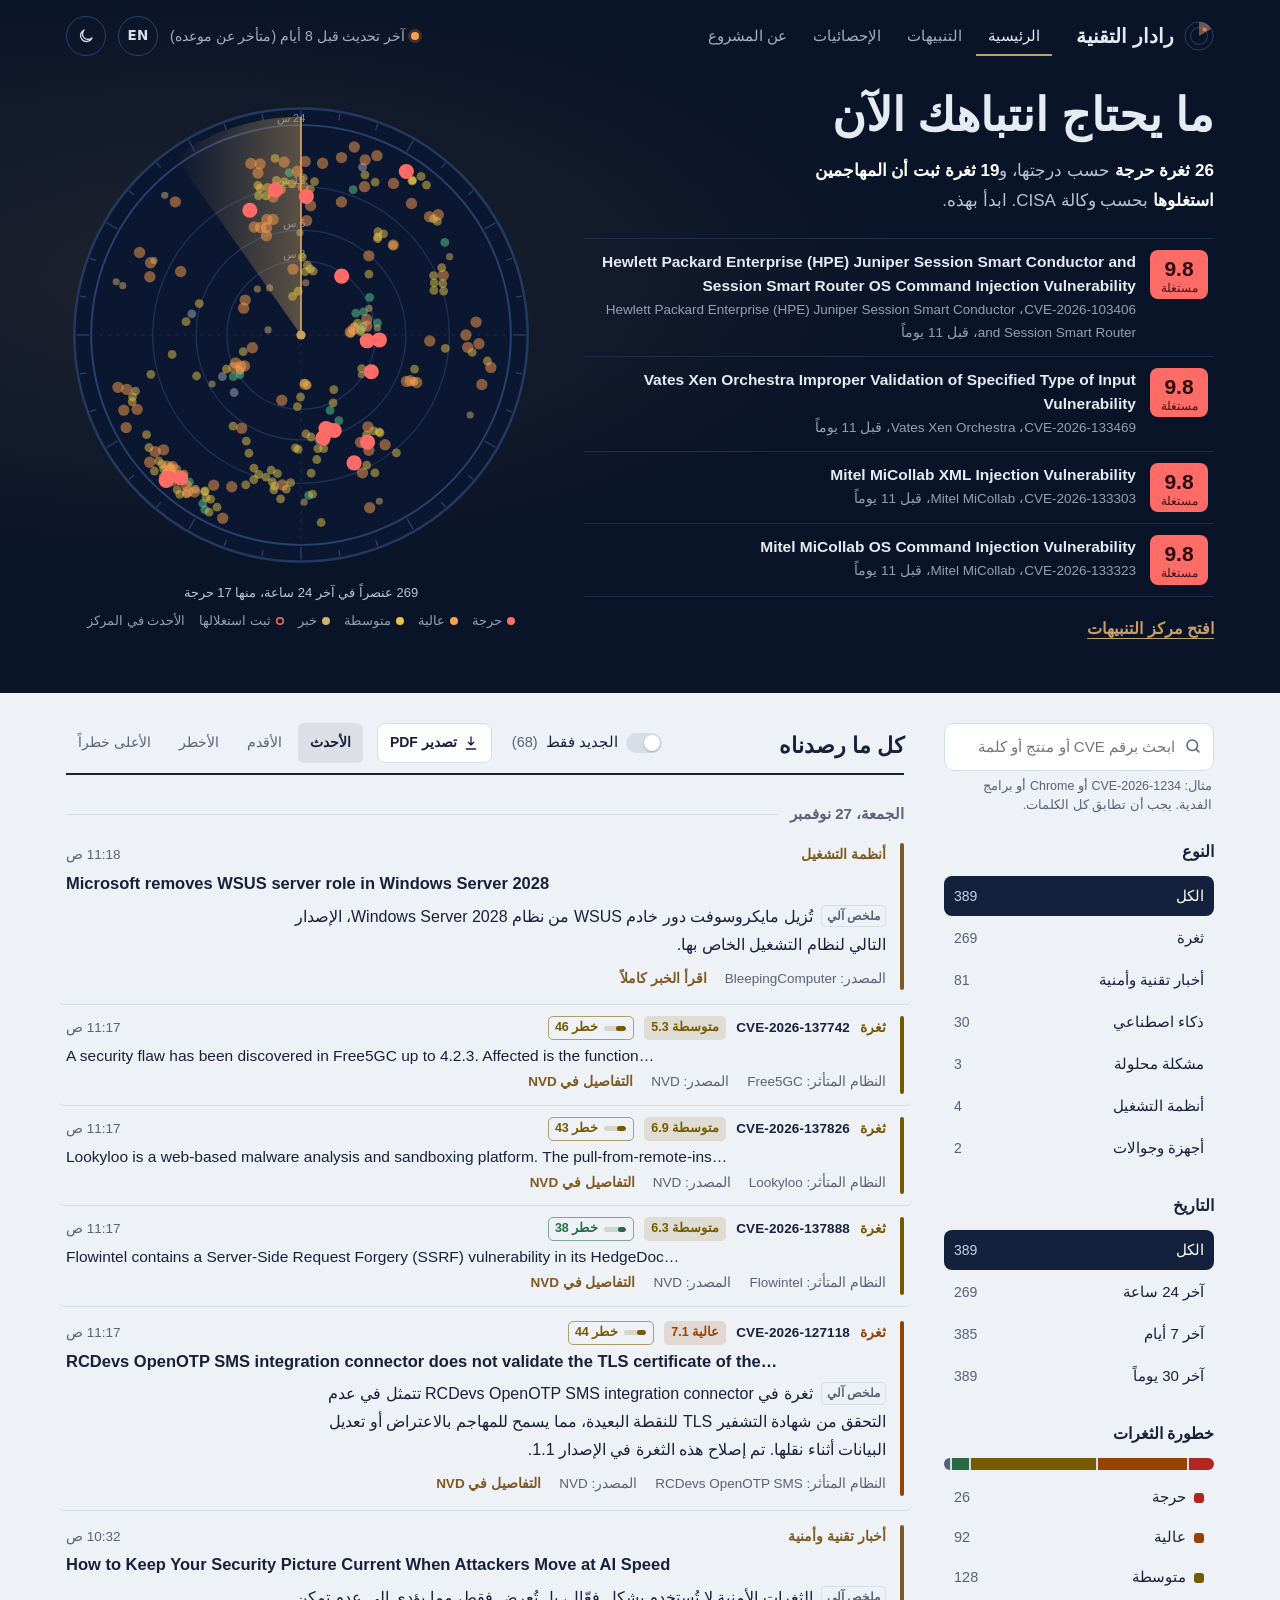
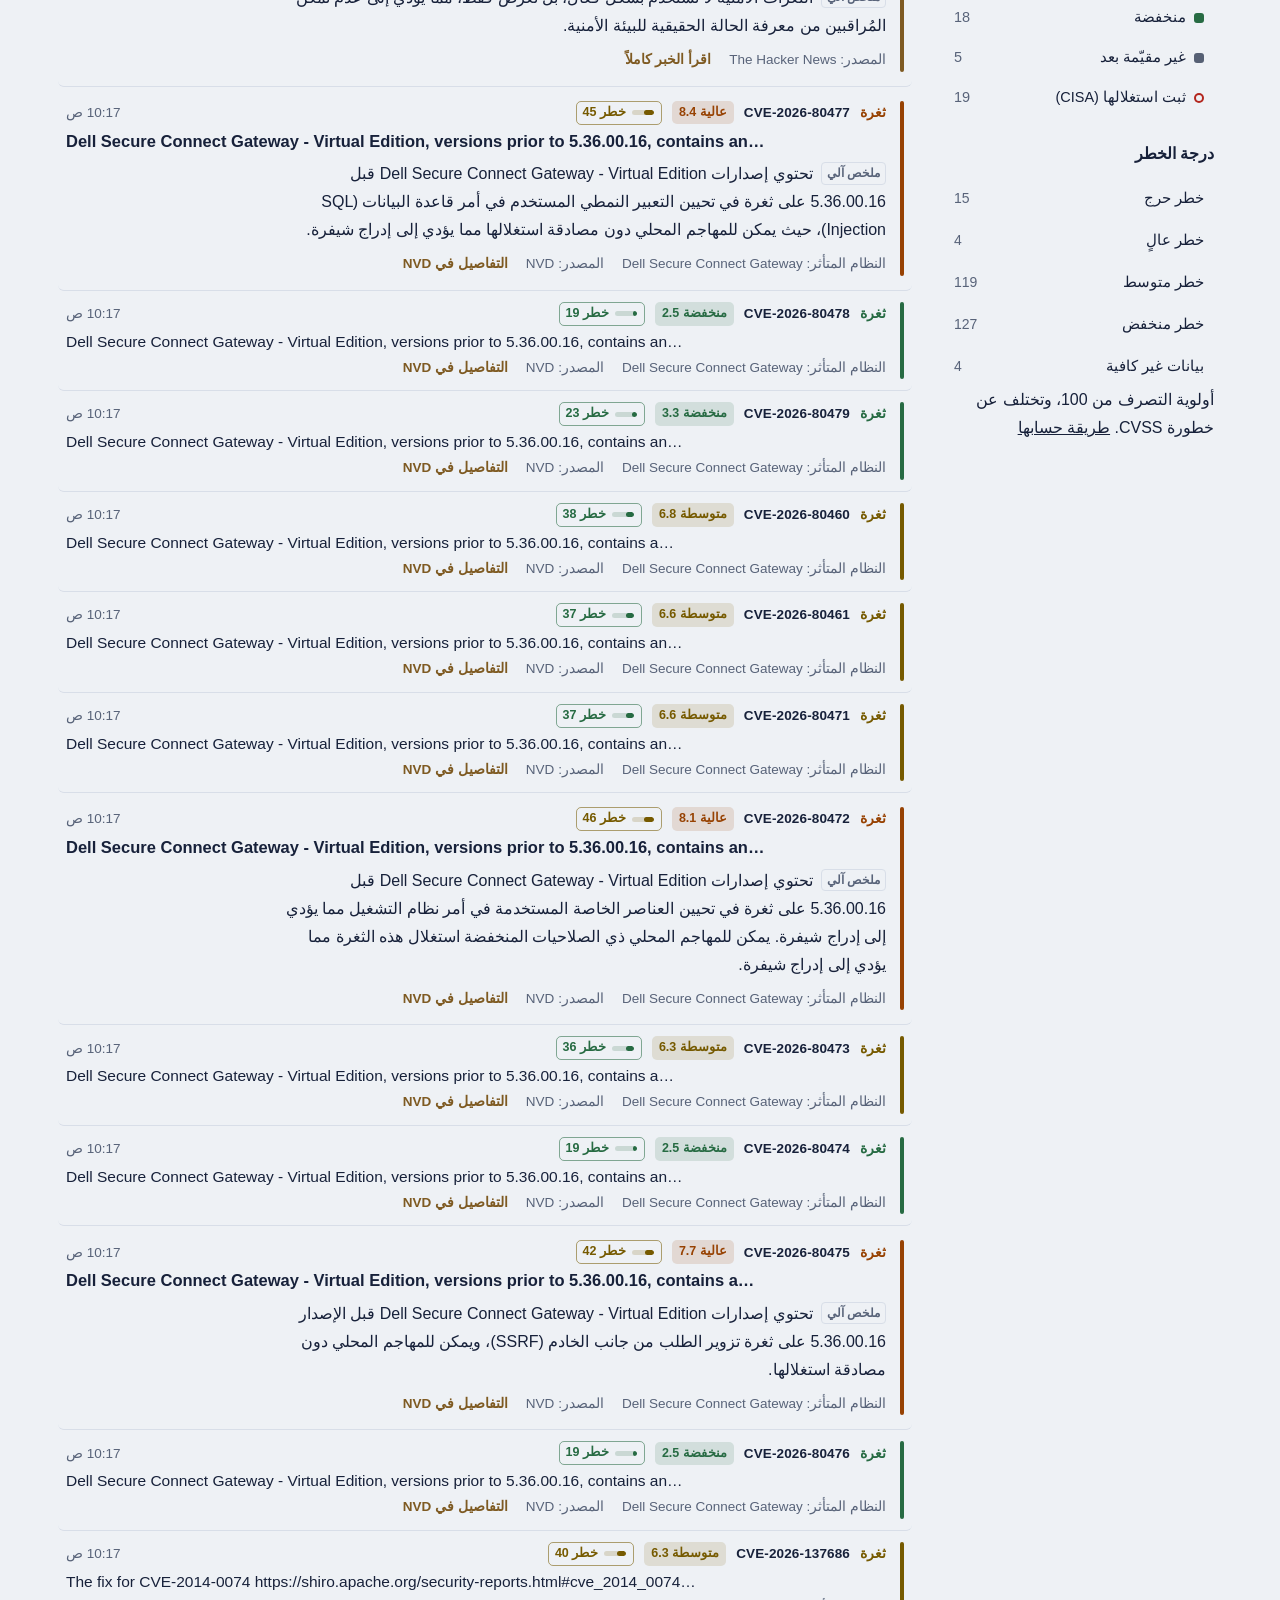
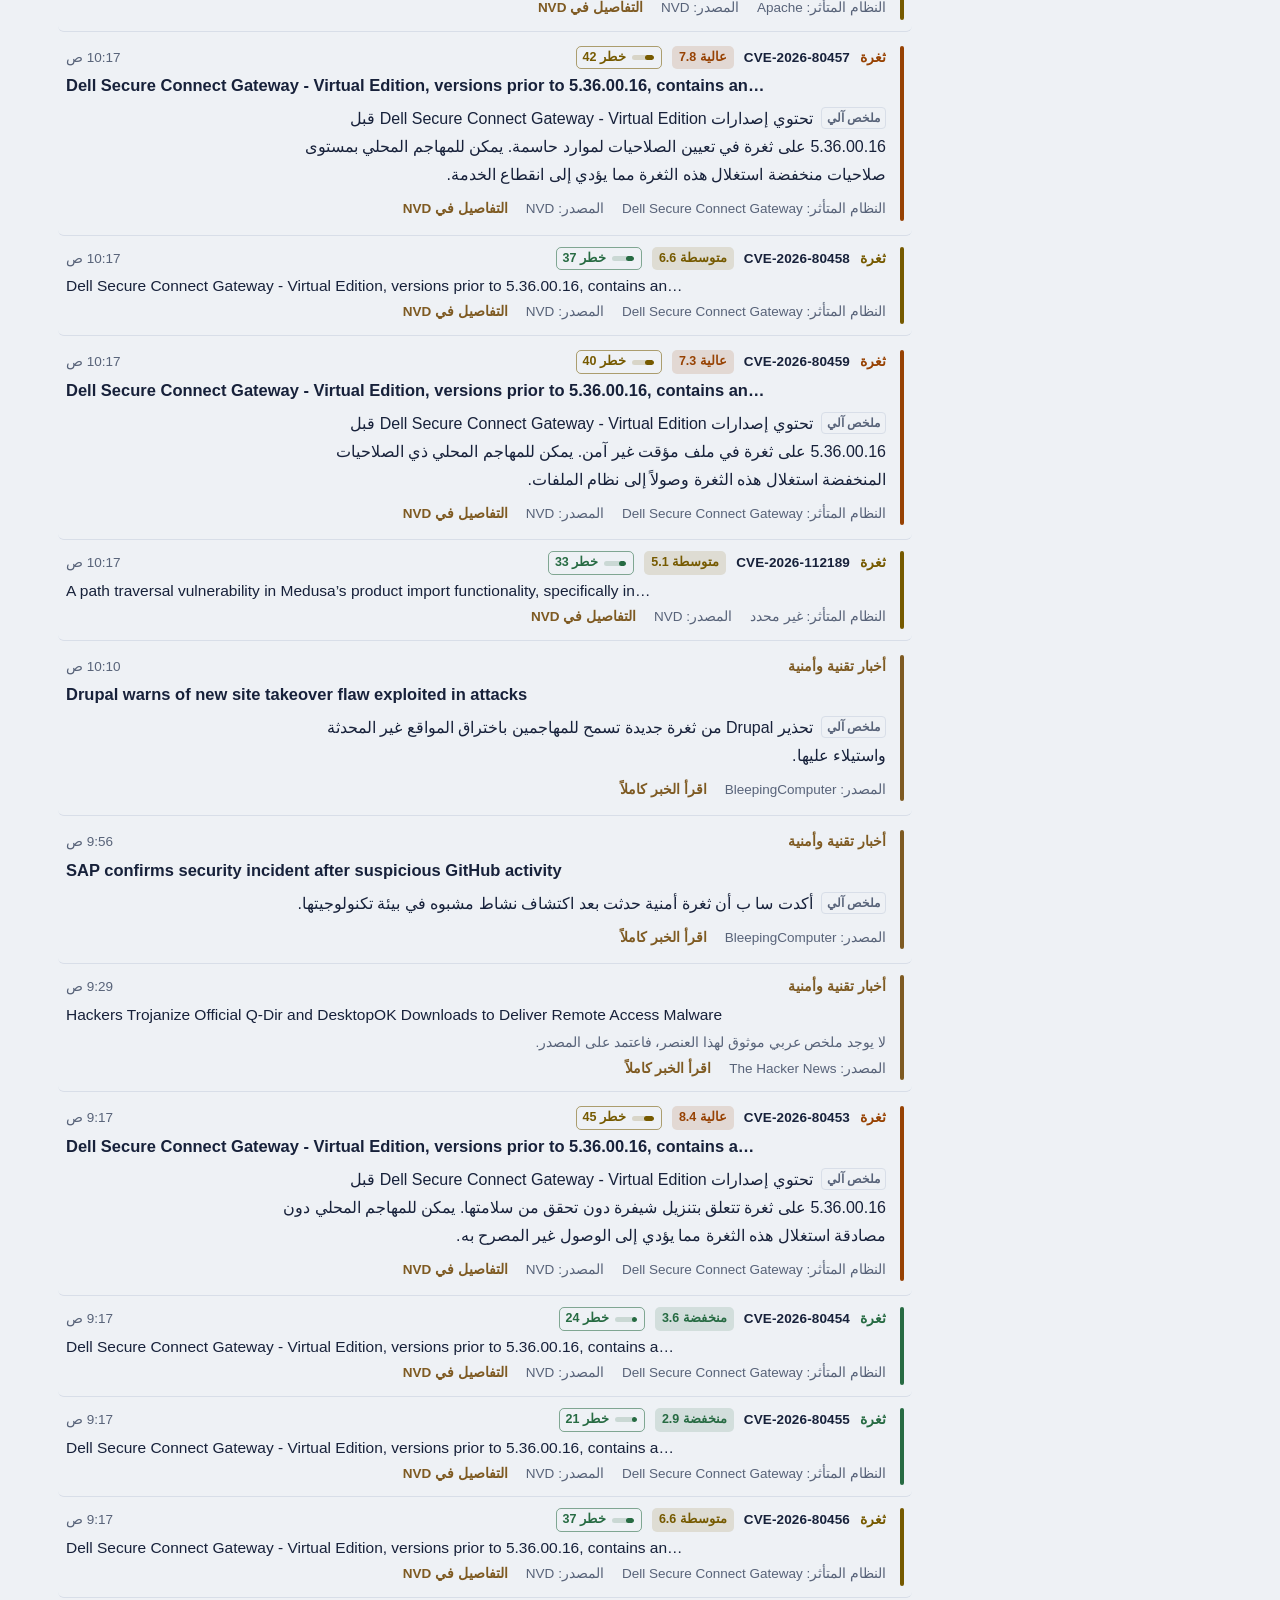
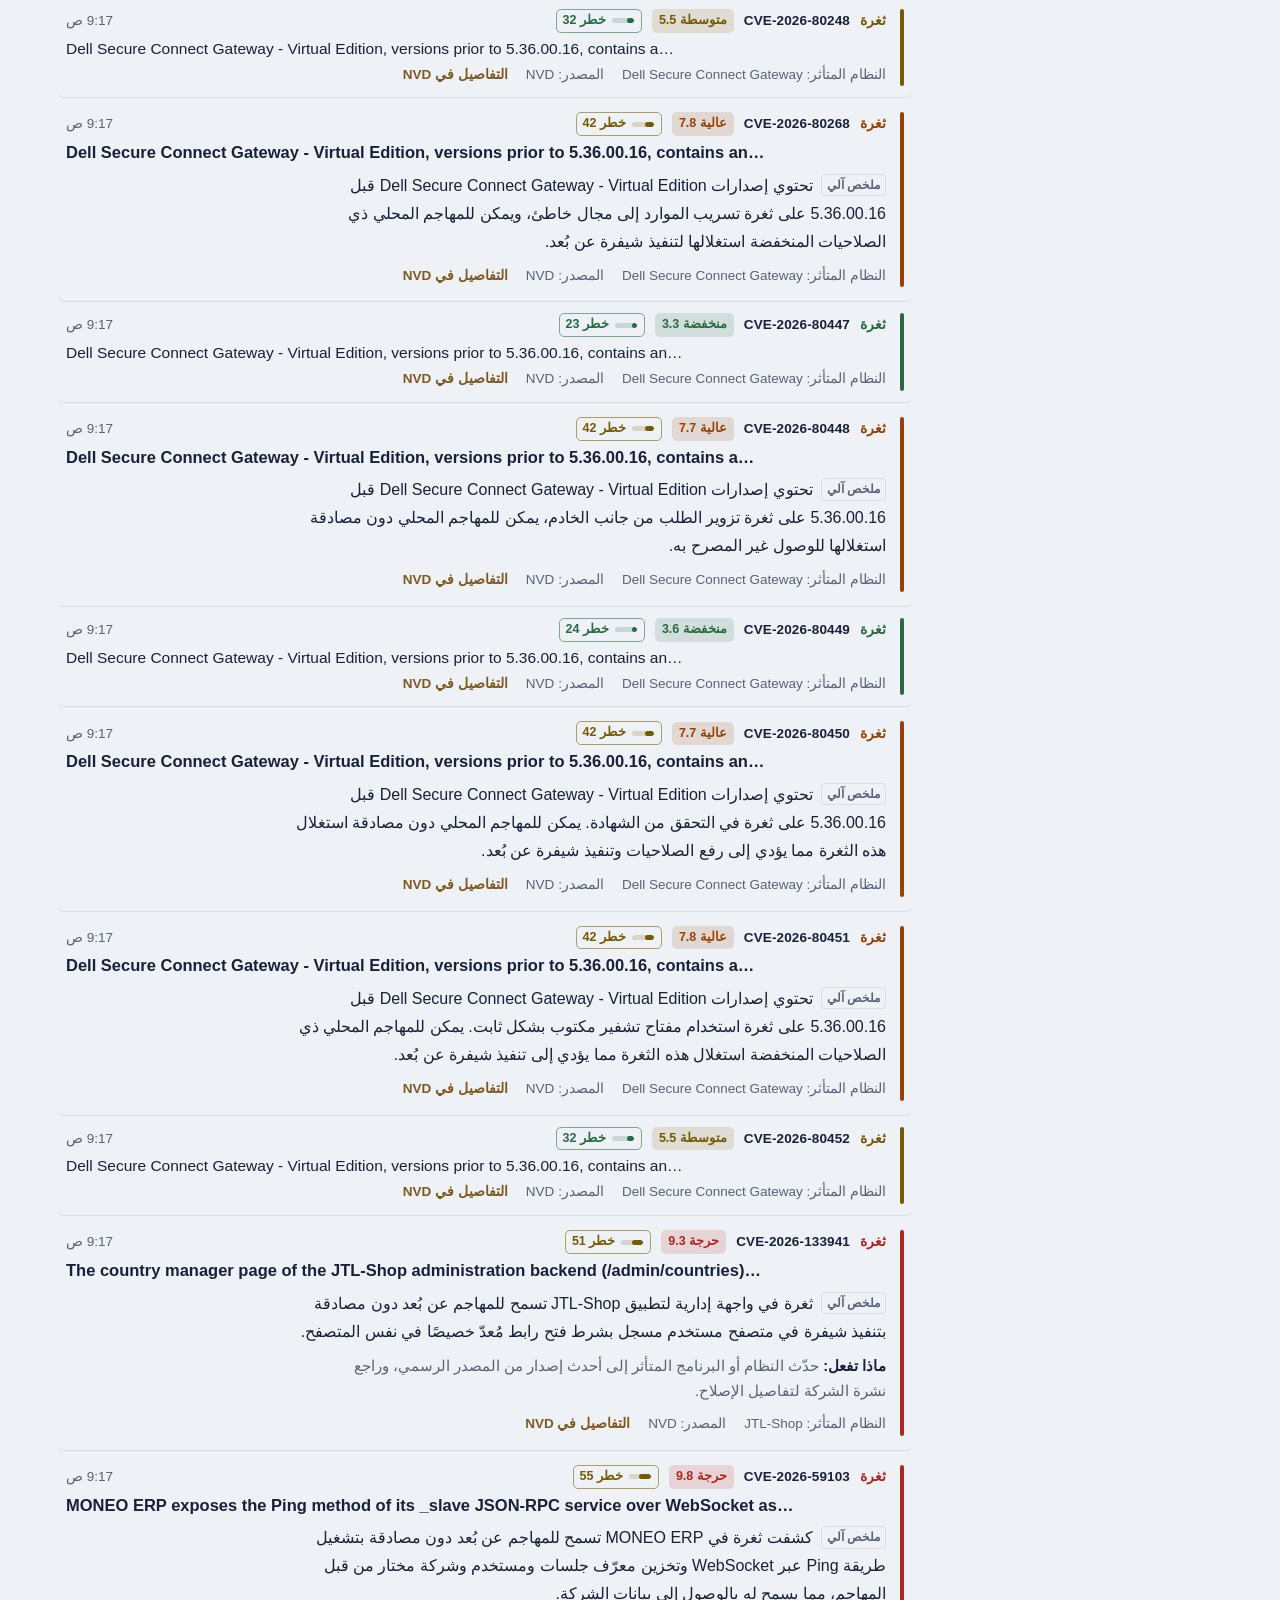
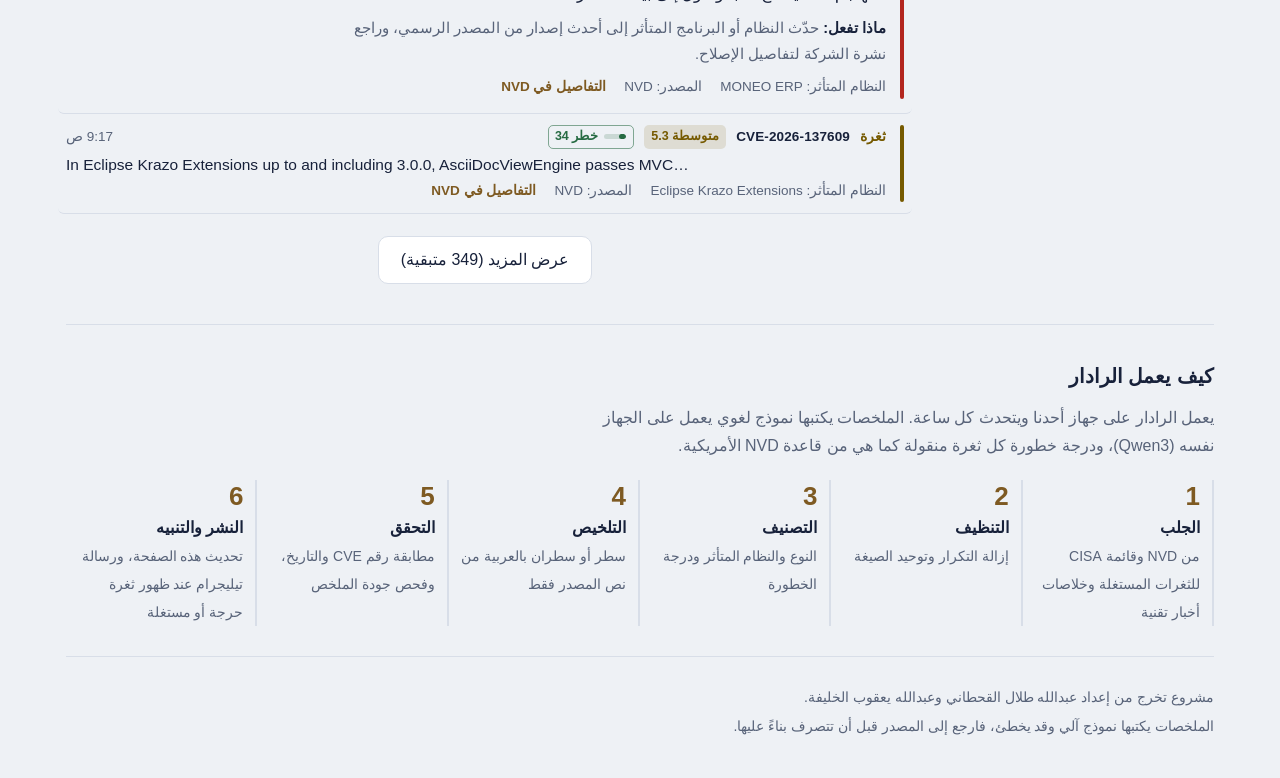
==== site/index.html @ 63ab8d13 "Risk engine: merge KEV and public exploit into one exploitation factor (50%) Checked against 1,190 s" ====
<!doctype html>
<html lang="ar" dir="rtl">
<head>
<meta charset="utf-8">
<meta name="viewport" content="width=device-width, initial-scale=1">
<title data-en="Tech Radar">رادار التقنية</title>
<meta name="description" content="الثغرات الأمنية وأخبار التقنية من مصادرها الرسمية، ملخصة بالعربية وتتحدث كل ساعة." data-en-content="Security vulnerabilities and tech news from official sources, summarized in Arabic and updated hourly.">
<meta name="theme-color" content="#0A1428">
<meta name="referrer" content="strict-origin-when-cross-origin">
<meta http-equiv="Content-Security-Policy" content="default-src 'self'; script-src 'self' 'sha256-LLm5XCccwQJVd/6axRIc9eVFKHLYmMjx4m9vl7w5tl8='; style-src 'self' 'unsafe-inline' https://fonts.googleapis.com; font-src https://fonts.gstatic.com; img-src 'self' data:; connect-src 'self'; base-uri 'none'; form-action 'none'">
<link rel="icon" href="data:image/svg+xml,%3Csvg xmlns='http://www.w3.org/2000/svg' viewBox='0 0 32 32'%3E%3Ccircle cx='16' cy='16' r='15' fill='%230A1428'/%3E%3Ccircle cx='16' cy='16' r='10' fill='none' stroke='%23C9A063' stroke-width='1.5' opacity='.6'/%3E%3Cpath d='M16 16 L16 3 A13 13 0 0 1 27.3 9.5 Z' fill='%23C9A063' opacity='.55'/%3E%3Ccircle cx='22' cy='9' r='2.4' fill='%23FF6B66'/%3E%3C/svg%3E">
<script>try{var d=document.documentElement,t=localStorage.getItem("radar-theme");if(t==="dark"||t==="light")d.dataset.theme=t;var l=new URLSearchParams(location.search).get("lang")||localStorage.getItem("radar-lang");if(l==="en"){d.lang="en";d.dir="ltr"}}catch(e){}</script>
<link rel="preconnect" href="https://fonts.googleapis.com">
<link rel="preconnect" href="https://fonts.gstatic.com" crossorigin>
<link href="https://fonts.googleapis.com/css2?family=IBM+Plex+Sans+Arabic:wght@400;500;600;700&family=Noto+Kufi+Arabic:wght@500;700;800&display=swap" rel="stylesheet">
<link rel="stylesheet" href="assets/app.css?v=r2">
<link rel="stylesheet" href="assets/home.css?v=r2">
</head>
<body>
<a class="skip" href="#main" data-en="Skip to the feed">انتقل إلى الخلاصة</a>
<header class="scope">
  <div class="wrap">
    <div class="topbar">
      <a class="brand" href="./" aria-label="رادار التقنية، الصفحة الرئيسية" data-en-aria-label="Tech Radar, home">
        <svg viewBox="0 0 32 32" aria-hidden="true"><circle cx="16" cy="16" r="15" fill="none" stroke="#2A4170"/><circle cx="16" cy="16" r="9" fill="none" stroke="#2A4170"/><path d="M16 16 L16 1 A15 15 0 0 1 29 8.5 Z" fill="#C9A063" opacity=".5"/><circle cx="22" cy="9" r="2.2" fill="#FF6B66"/></svg>
        <b data-en="Tech Radar">رادار التقنية</b>
      </a>
      <nav class="nav" aria-label="أقسام الموقع" data-en-aria-label="Site sections">
        <a href="./" aria-current="page" data-en="Home">الرئيسية</a>
        <a href="alerts.html" data-en="Alerts">التنبيهات</a>
        <a href="dashboard.html" data-en="Statistics">الإحصائيات</a>
        <a href="about.html" data-en="About">عن المشروع</a>
      </nav>
      <div class="top-actions">
        <span class="status loading" id="status" role="status"><span class="status-dot" aria-hidden="true"></span><span class="status-text" id="status-text" data-en="Loading">جارٍ التحميل</span></span>
        <button class="icon-btn lang-btn" id="lang" type="button" lang="en" aria-label="Switch to English">EN</button>
        <button class="icon-btn" id="theme" type="button" aria-label="تبديل الوضع الليلي والفاتح" data-en-aria-label="Toggle dark and light mode">
          <svg width="18" height="18" viewBox="0 0 24 24" aria-hidden="true"><path d="M20 14.5A8 8 0 1 1 9.5 4a6.5 6.5 0 0 0 10.5 10.5Z" fill="none" stroke="currentColor" stroke-width="1.8" stroke-linejoin="round"/></svg>
        </button>
      </div>
    </div>

    <div class="hero">
      <div class="hero-head">
        <h1 data-en="What needs your attention now">ما يحتاج انتباهك الآن</h1>
        <p class="lede" id="lede" data-en="We track security vulnerabilities and tech news every hour, ranked by severity.">نرصد الثغرات الأمنية وأخبار التقنية كل ساعة، ونرتبها حسب الخطورة.</p>
      </div>
      <div class="hero-list">
        <ol class="now-list" id="now"><li class="now-skel" aria-hidden="true"><span class="skel"></span><span class="skel"></span><span class="skel"></span></li></ol>
        <a class="now-more" id="now-more" href="alerts.html" hidden></a>
      </div>
      <figure class="radar" id="radar">
        <svg viewBox="-112 -112 224 224" role="img" aria-labelledby="radar-cap">
          <defs>
            <!-- الشعاع يدور مع عقارب الساعة: الخط الساطع في المقدمة والأثر يخبو خلفه -->
            <linearGradient id="sweep-g" x1="0" y1="0" x2="1" y2="0">
              <stop offset="0" stop-color="#C9A063" stop-opacity="0"/>
              <stop offset="1" stop-color="#C9A063" stop-opacity=".42"/>
            </linearGradient>
          </defs>
          <g id="grid"></g>
          <g class="sweep"><path d="M0 0 L-60 -85 A104 104 0 0 1 0 -104 Z" fill="url(#sweep-g)"/><line x1="0" y1="0" x2="0" y2="-104" stroke="#C9A063" stroke-width=".9" opacity=".95"/></g>
          <g id="blips"></g>
          <circle r="2.2" fill="#C9A063"/>
          <text class="radar-load" id="radar-load" y="22" data-en="Scanning…">جارٍ المسح…</text>
        </svg>
        <figcaption class="radar-key"><span class="sr" id="radar-cap">خريطة رادار لعناصر آخر 24 ساعة</span>
          <span class="radar-count" id="radar-count"></span>
          <span class="k" style="--c:#FF6B66" data-en="Critical">حرجة</span><span class="k" style="--c:#FF9F4D" data-en="High">عالية</span><span class="k" style="--c:#E8C547" data-en="Medium">متوسطة</span><span class="k" style="--c:#D7AE6E" data-en="News">خبر</span><span class="k ring" data-en="Known exploited">ثبت استغلالها</span><span data-en="Newest at the center">الأحدث في المركز</span>
        </figcaption>
        <div class="radar-tip" id="tip" role="presentation"></div>
      </figure>
    </div>
  </div>
</header>

<div class="wrap page">
  <aside class="side" aria-label="البحث والتصفية" data-en-aria-label="Search and filters">
    <div class="search-box">
      <label class="sr" for="q" data-en="Search">بحث</label>
      <svg width="18" height="18" viewBox="0 0 24 24" aria-hidden="true"><circle cx="11" cy="11" r="7" fill="none" stroke="currentColor" stroke-width="2"/><path d="m20 20-3.5-3.5" stroke="currentColor" stroke-width="2" stroke-linecap="round"/></svg>
      <input class="search" id="q" type="search" placeholder="ابحث برقم CVE أو منتج أو كلمة" data-en-placeholder="Search by CVE, product or keyword" autocomplete="off" maxlength="80" enterkeyhint="search" aria-describedby="q-hint">
      <p class="q-hint" id="q-hint" data-en="Example: CVE-2026-1234, Chrome, ransomware. Every word must match.">مثال: CVE-2026-1234 أو Chrome أو برامج الفدية. يجب أن تطابق كل الكلمات.</p>
    </div>
    <button class="filters-toggle" id="filters-toggle" type="button" aria-expanded="false" aria-controls="filter-panel">
      <span><span data-en="Filters">التصفية</span> <span class="on" id="filters-on"></span></span>
      <svg class="chev" width="16" height="16" viewBox="0 0 24 24" aria-hidden="true"><path d="m6 9 6 6 6-6" fill="none" stroke="currentColor" stroke-width="2" stroke-linecap="round" stroke-linejoin="round"/></svg>
    </button>
    <div class="filter-panel closed" id="filter-panel">
      <div>
        <h2 data-en="Type">النوع</h2>
        <div class="filters" id="types" role="group" aria-label="النوع" data-en-aria-label="Type"></div>
      </div>
      <div>
        <h2 id="dates-h" data-en="Date">التاريخ</h2>
        <div class="filters" id="dates" role="group" aria-labelledby="dates-h"></div>
      </div>
      <div id="sev-box">
        <h2 id="sev-h" data-en="Vulnerability severity">خطورة الثغرات</h2>
        <div class="sevbar" id="sevbar" aria-hidden="true"></div>
        <ul class="sevlegend" id="sevlegend" aria-labelledby="sev-h"></ul>
      </div>
      <div id="risk-box">
        <h2 id="risk-h" data-en="Risk score">درجة الخطر</h2>
        <div class="filters" id="risks" role="group" aria-labelledby="risk-h"></div>
        <p class="side-note"><span data-en="Priority for action out of 100, separate from CVSS severity. ">أولوية التصرف من 100، وتختلف عن خطورة CVSS. </span><a href="about.html#risk" data-en="How it is computed">طريقة حسابها</a></p>
      </div>
      <p class="side-note" id="clear-wrap" hidden><button class="clear" id="clear" type="button" data-en="Clear filters">إلغاء التصفية</button></p>
    </div>
  </aside>

  <main id="main" tabindex="-1">
    <div class="feed-head">
      <h2 data-en="Everything we tracked">كل ما رصدناه</h2>
      <div class="head-controls">
        <button class="newswitch" id="newonly" type="button" role="switch" aria-checked="false">
          <span class="track" aria-hidden="true"></span><span id="newonly-label" data-en="New only">الجديد فقط</span><span class="c" id="newonly-count"></span>
        </button>
        <button class="export-btn" id="export" type="button" title="يفتح نافذة الطباعة: اختر «حفظ كـ PDF»" data-en-title="Opens the print dialog: choose “Save as PDF”"><svg width="16" height="16" viewBox="0 0 24 24" aria-hidden="true"><path d="M12 3v12m0 0-4-4m4 4 4-4M5 21h14" fill="none" stroke="currentColor" stroke-width="2" stroke-linecap="round" stroke-linejoin="round"/></svg><span data-en="Export PDF">تصدير PDF</span></button>
        <div class="sort" role="group" aria-label="الترتيب" data-en-aria-label="Sort">
          <button type="button" data-sort="new" aria-pressed="true" data-en="Newest">الأحدث</button>
          <button type="button" data-sort="old" aria-pressed="false" data-en="Oldest">الأقدم</button>
          <button type="button" data-sort="imp" aria-pressed="false" data-en="Most severe">الأخطر</button>
          <button type="button" data-sort="risk" aria-pressed="false" data-en="Highest risk">الأعلى خطراً</button>
        </div>
      </div>
    </div>
    <p class="result-line" id="result" aria-live="polite"></p>
    <div id="feed" aria-busy="true">
      <div class="skel-row" aria-hidden="true"><span class="skel a"></span><span class="skel b"></span><span class="skel c"></span></div>
      <div class="skel-row" aria-hidden="true"><span class="skel a"></span><span class="skel b"></span><span class="skel c"></span></div>
      <div class="skel-row" aria-hidden="true"><span class="skel a"></span><span class="skel b"></span><span class="skel c"></span></div>
      <div class="skel-row" aria-hidden="true"><span class="skel a"></span><span class="skel b"></span><span class="skel c"></span></div>
    </div>
    <button class="more" id="more" type="button" hidden></button>
  </main>
</div>

<div class="wrap">
  <section class="how" aria-labelledby="how-h">
    <h2 id="how-h" data-en="How the radar works">كيف يعمل الرادار</h2>
    <p class="intro" data-en="The radar runs on one of our computers and updates every hour. Arabic summaries are written by a language model running on the same machine (Qwen3); each vulnerability's severity score is copied as-is from the US NVD database.">يعمل الرادار على جهاز أحدنا ويتحدث كل ساعة. الملخصات يكتبها نموذج لغوي يعمل على الجهاز نفسه (Qwen3)، ودرجة خطورة كل ثغرة منقولة كما هي من قاعدة NVD الأمريكية.</p>
    <ol class="steps">
      <li><b data-en="Fetch">الجلب</b><span data-en="From NVD, CISA's exploited list and tech news feeds">من NVD وقائمة CISA للثغرات المستغلة وخلاصات أخبار تقنية</span></li>
      <li><b data-en="Clean">التنظيف</b><span data-en="Remove duplicates and normalize the format">إزالة التكرار وتوحيد الصيغة</span></li>
      <li><b data-en="Classify">التصنيف</b><span data-en="Type, affected system and severity">النوع والنظام المتأثر ودرجة الخطورة</span></li>
      <li><b data-en="Summarize">التلخيص</b><span data-en="One or two Arabic sentences from the source text only">سطر أو سطران بالعربية من نص المصدر فقط</span></li>
      <li><b data-en="Verify">التحقق</b><span data-en="Match the CVE number and date, and check summary quality">مطابقة رقم CVE والتاريخ، وفحص جودة الملخص</span></li>
      <li><b data-en="Publish and alert">النشر والتنبيه</b><span data-en="Update this page, and send a Telegram message for critical or exploited vulnerabilities">تحديث هذه الصفحة، ورسالة تيليجرام عند ظهور ثغرة حرجة أو مستغلة</span></li>
    </ol>
  </section>
  <footer class="foot">
    <p data-en="A graduation project by Abdullah Talal Alqahtani and Abdullah Yaqoub Alkhalifa.">مشروع تخرج من إعداد عبدالله طلال القحطاني وعبدالله يعقوب الخليفة.</p>
    <p data-en="Summaries are machine-written and can be wrong. Check the source before acting on them.">الملخصات يكتبها نموذج آلي وقد يخطئ، فارجع إلى المصدر قبل أن تتصرف بناءً عليها.</p>
  </footer>
</div>

<script src="assets/core.js?v=r2"></script>
<script src="assets/home.js?v=r2"></script>
</body>
</html>
---- site/assets/app.css ----
/* رادار التقنية: التصميم المشترك لكل الصفحات */

/* ===== الرموز ===== */
:root {
  --ink: #0A1428;          /* خلفية شاشة الرادار والرأس (ثابتة في الوضعين) */
  --ink-2: #0F1D38;
  --ink-line: #1F3358;
  --ink-text: #E6EAF2;
  --ink-muted: #A3AFC6;
  --brass: #C9A063;        /* هوية المشروع: الذهبي */
  --navy: #14213D;         /* هوية المشروع: الكحلي */

  --bg: #EEF1F5;
  --surface: #FFFFFF;
  --text: #17213A;
  --muted: #586379;
  --line: #D8DEE8;
  --accent: #7E5A22;       /* ذهبي داكن مقروء على الفاتح */
  --focus: #2558C8;
  --hover: rgba(23, 33, 58, .05);

  /* سلّم الخطورة: كل لون ≥ 4.5:1 على الخلفية وداخل شارته الملونة */
  --s-critical: #B3261E;
  --s-high: #974203;
  --s-medium: #765A00;
  --s-low: #276B43;
  --s-unknown: #566074;
  --s-news: #7E5A22;

  --f-display: "Noto Kufi Arabic", "IBM Plex Sans Arabic", Tahoma, sans-serif;
  --f-body: "IBM Plex Sans Arabic", "Segoe UI", Tahoma, sans-serif;
  --r-sm: 6px;
  --r-md: 10px;
  --ease: cubic-bezier(.2, .7, .2, 1);
}
@media (prefers-color-scheme: dark) {
  :root:not([data-theme="light"]) {
    --bg: #0C1424; --surface: #121D33; --text: #E6EAF2; --muted: #9DA8BD; --line: #23314C;
    --accent: #D7AE6E; --focus: #7FA8FF; --hover: rgba(230, 234, 242, .05);
    --s-critical: #FF6B66; --s-high: #FF9F4D; --s-medium: #E8C547; --s-low: #5FCB8D; --s-unknown: #A3ADBF; --s-news: #D7AE6E;
  }
}
:root[data-theme="dark"] {
  --bg: #0C1424; --surface: #121D33; --text: #E6EAF2; --muted: #9DA8BD; --line: #23314C;
  --accent: #D7AE6E; --focus: #7FA8FF; --hover: rgba(230, 234, 242, .05);
  --s-critical: #FF6B66; --s-high: #FF9F4D; --s-medium: #E8C547; --s-low: #5FCB8D; --s-unknown: #A3ADBF; --s-news: #D7AE6E;
}

* { box-sizing: border-box; }
html { -webkit-text-size-adjust: 100%; scroll-padding-top: 16px; }
body { margin: 0; background: var(--bg); color: var(--text); font-family: var(--f-body); font-size: 16px; line-height: 1.75; }
a { color: inherit; }
button { font: inherit; color: inherit; }
:focus-visible { outline: 2px solid var(--focus); outline-offset: 2px; border-radius: 4px; }
[hidden] { display: none !important; }
.wrap { max-width: 1180px; margin: 0 auto; padding: 0 16px; }
.sr { position: absolute; width: 1px; height: 1px; overflow: hidden; clip: rect(0 0 0 0); white-space: nowrap; }
.num { font-variant-numeric: tabular-nums; }
.skip { position: absolute; inset-inline-start: 12px; top: -60px; z-index: 10; background: var(--brass); color: var(--navy); padding: 8px 14px; border-radius: var(--r-sm); font-weight: 600; text-decoration: none; }
.skip:focus { top: 12px; }

/* ===== الرأس المشترك ===== */
.scope { background: radial-gradient(1200px 500px at 15% 40%, rgba(201,160,99,.10), transparent 60%), var(--ink); color: var(--ink-text); }
.topbar { display: flex; align-items: center; gap: 12px 24px; padding-top: 16px; padding-bottom: 4px; flex-wrap: wrap; }
.brand { display: flex; align-items: center; gap: 10px; text-decoration: none; }
.brand b { font-family: var(--f-display); font-weight: 800; font-size: 20px; }
.brand svg { width: 30px; height: 30px; }
.nav { display: flex; gap: 2px; margin-inline-end: auto; }
.nav a { color: var(--ink-muted); text-decoration: none; font-size: 15px; padding: 6px 12px; border-radius: var(--r-sm); min-height: 40px; display: inline-flex; align-items: center; transition: color .15s, background-color .15s; }
.nav a:hover { color: var(--ink-text); background: rgba(255,255,255,.05); }
.nav a[aria-current="page"] { color: var(--ink-text); box-shadow: inset 0 -2px 0 var(--brass); border-radius: 0; }
.top-actions { display: flex; align-items: center; gap: 12px; font-size: 14px; color: var(--ink-muted); }
.status { display: inline-flex; align-items: center; }
.status-dot { display: inline-block; width: 8px; height: 8px; border-radius: 50%; background: #5FCB8D; margin-inline-end: 6px; box-shadow: 0 0 0 3px rgba(95,203,141,.18); }
.status.loading .status-dot { background: var(--ink-muted); box-shadow: none; animation: blink 1.2s ease-in-out infinite; }
.status.stale .status-dot { background: #FF9F4D; box-shadow: 0 0 0 3px rgba(255,159,77,.2); }
.status.down .status-dot { background: #FF6B66; box-shadow: 0 0 0 3px rgba(255,107,102,.2); }
@keyframes blink { 50% { opacity: .3; } }
.icon-btn { background: transparent; border: 1px solid #2A4170; border-radius: 999px; width: 40px; height: 40px; display: grid; place-items: center; cursor: pointer; color: #D7DEEA; transition: border-color .15s; }
.icon-btn:hover { border-color: var(--brass); }

/* رأس الصفحات الفرعية (الإحصائيات، التنبيهات، عن المشروع) */
.page-head { padding: 26px 0 30px; }
.page-head h1 { font-family: var(--f-display); font-weight: 800; font-size: clamp(26px, 3.4vw, 36px); line-height: 1.4; margin: 0 0 6px; }
.page-head p { margin: 0; color: #B9C3D6; max-width: 64ch; }

/* ===== حالات التحميل والخطأ والفراغ ===== */
.skel { display: block; border-radius: var(--r-sm); background: linear-gradient(90deg, var(--line) 0, color-mix(in srgb, var(--line) 45%, transparent) 50%, var(--line) 100%) 0 0 / 200% 100%; animation: skel 1.4s ease-in-out infinite; }
.scope .skel { background-color: transparent; background-image: linear-gradient(90deg, #16274A 0, #1F3358 50%, #16274A 100%); }
@keyframes skel { from { background-position: 100% 0; } to { background-position: -100% 0; } }
.skel-row { padding: 16px 0; border-bottom: 1px solid var(--line); display: grid; gap: 8px; }
.skel-row .a { width: 30%; height: 12px; } .skel-row .b { width: 82%; height: 16px; } .skel-row .c { width: 60%; height: 12px; }
.now-skel { display: grid; gap: 10px; padding: 6px 0; }
.now-skel .skel { height: 52px; }
.notice { border: 1px solid var(--line); border-inline-start: 4px solid var(--c, var(--s-unknown)); background: var(--surface); border-radius: var(--r-md); padding: 16px 18px; margin: 18px 0; }
.notice b { display: block; font-weight: 600; margin-bottom: 2px; }
.notice p { margin: 0; color: var(--muted); }
.notice.error { --c: var(--s-critical); }
.btn { display: inline-flex; align-items: center; justify-content: center; gap: 8px; min-height: 44px; padding: 8px 18px; border-radius: var(--r-md); border: 1px solid var(--line); background: var(--surface); cursor: pointer; font-weight: 600; text-decoration: none; transition: border-color .15s, background-color .15s; }
.btn:hover { border-color: var(--accent); }
.btn.primary { background: var(--navy); border-color: var(--navy); color: #fff; }
.notice .btn { margin-top: 12px; }
.empty { padding: 36px 0; color: var(--muted); }
.empty b { color: var(--text); }

/* ===== الشارات المشتركة ===== */
.pill { font-weight: 600; font-size: 12.5px; border-radius: 5px; padding: 0 7px; line-height: 1.9; color: var(--c); background: color-mix(in srgb, var(--c) 14%, transparent); white-space: nowrap; }
.pill.kev { background: var(--s-critical); color: #fff; }
:root[data-theme="dark"] .pill.kev { color: #2A0A09; }
@media (prefers-color-scheme: dark) { :root:not([data-theme="light"]) .pill.kev { color: #2A0A09; } }
.cve { font-weight: 600; font-variant-numeric: tabular-nums; letter-spacing: .01em; color: var(--text); }

/* ===== نافذة تفاصيل الثغرة ===== */
dialog.detail { width: min(760px, calc(100vw - 24px)); max-height: calc(100dvh - 32px); padding: 0; border: 1px solid var(--line); border-radius: 14px; background: var(--surface); color: var(--text); box-shadow: 0 24px 64px rgba(6, 12, 26, .45); overflow: auto; overscroll-behavior: contain; }
dialog.detail::backdrop { background: rgba(6, 12, 26, .62); }
dialog.detail[open] { animation: d-in .22s var(--ease); }
dialog.detail[open]::backdrop { animation: d-fade .22s ease-out; }
@keyframes d-in { from { opacity: 0; transform: translateY(14px) scale(.985); } }
@keyframes d-fade { from { opacity: 0; } }
.d-box { border-top: 5px solid var(--c); }
.d-head { position: sticky; top: 0; z-index: 1; display: flex; align-items: center; flex-wrap: wrap; gap: 8px 14px; padding: 16px 20px 12px; background: var(--surface); border-bottom: 1px solid var(--line); }
.d-id { font-family: var(--f-display); font-weight: 800; font-size: 22px; margin: 0; font-variant-numeric: tabular-nums; }
.d-tags { display: flex; flex-wrap: wrap; gap: 6px; }
.d-tags .pill { --c: inherit; }
.d-head .pill:first-child { color: var(--c); }
.pill.nokev { --c: var(--s-unknown); color: var(--s-unknown); }
.d-close { margin-inline-start: auto; border-color: var(--line); color: var(--text); }
.d-score { display: grid; grid-template-columns: auto minmax(0, 1fr); grid-template-areas: "num meter" "num scale"; column-gap: 20px; align-items: center; padding: 18px 20px; background: color-mix(in srgb, var(--c) 6%, var(--surface)); border-bottom: 1px solid var(--line); }
.d-num { grid-area: num; display: grid; text-align: center; }
.d-num b { font-family: var(--f-display); font-weight: 800; font-size: 44px; line-height: 1.1; color: var(--c); }
.d-num span { font-size: 13px; color: var(--muted); }
.d-meter { grid-area: meter; position: relative; height: 10px; border-radius: 5px; background: var(--line); overflow: hidden; align-self: end; }
.d-meter span { position: absolute; inset-block: 0; inset-inline-start: 0; background: var(--c); border-radius: 5px; transform-origin: right; animation: grow .5s var(--ease); }
:root[dir="ltr"] .d-meter span { transform-origin: left; }
@keyframes grow { from { transform: scaleX(0); } }
.d-meter i { position: absolute; inset-block: 0; width: 2px; background: var(--surface); }
.d-scale { grid-area: scale; display: grid; grid-template-columns: 4fr 3fr 2fr 1fr; font-size: 12px; color: var(--muted); align-self: start; padding-top: 4px; }
.d-sec { padding: 16px 20px; border-bottom: 1px solid var(--line); }
.d-sec h3 { font-family: var(--f-display); font-weight: 700; font-size: 15px; margin: 0 0 8px; color: var(--muted); }
.d-title-text { margin: 0 0 10px; font-weight: 600; font-size: 17px; line-height: 1.6; overflow-wrap: anywhere; }
.d-orig .skel { height: 60px; }
.d-label { display: block; font-size: 13px; color: var(--muted); margin-bottom: 4px; }
.d-en { margin: 0; font-family: "IBM Plex Sans Arabic", "Segoe UI", system-ui, sans-serif; line-height: 1.65; text-align: left; overflow-wrap: anywhere; }
p.d-en { background: color-mix(in srgb, var(--text) 4%, transparent); border-radius: var(--r-sm); padding: 10px 12px; }
.d-sum { margin: 0; font-size: 16.5px; }
.d-note { margin: 6px 0 0; font-size: 13.5px; color: var(--muted); }
.d-sec .notice { margin: 0; }
.facts { display: grid; grid-template-columns: repeat(2, minmax(0, 1fr)); gap: 12px 24px; margin: 0; }
.fact { min-width: 0; }
.fact dt { font-size: 13px; color: var(--muted); }
.fact dd { margin: 0; font-weight: 600; overflow-wrap: anywhere; }
.fact dd small { display: block; font-weight: 400; font-size: 12.5px; color: var(--muted); }
.d-vec { font-size: 13.5px; font-weight: 500; }
.d-kev { background: color-mix(in srgb, var(--s-critical) 5%, transparent); }
.d-links { display: flex; flex-wrap: wrap; gap: 10px; padding: 16px 20px 20px; }

/* ===== [CTI] Risk score: outlined badge with a 0-100 gauge, so it never reads like the filled CVSS severity pill ===== */
.risk-b { display: inline-flex; align-items: center; gap: 6px; font-weight: 600; font-size: 12.5px; line-height: 1.75; padding: 0 7px 0 6px; border: 1px solid color-mix(in srgb, var(--c) 55%, transparent); border-radius: 5px; color: var(--c); white-space: nowrap; font-variant-numeric: tabular-nums; }
.risk-b i { position: relative; width: 22px; height: 5px; border-radius: 3px; background: color-mix(in srgb, var(--c) 18%, transparent); overflow: hidden; }
.risk-b i::after { content: ""; position: absolute; inset-block: 0; inset-inline-start: 0; width: var(--p); background: var(--c); border-radius: 3px; }
.d-risk { background: color-mix(in srgb, var(--c) 5%, transparent); }
.d-risk-head { display: grid; grid-template-columns: auto minmax(0, 1fr); gap: 16px; align-items: center; margin-bottom: 10px; }
.d-risk-num { display: grid; text-align: center; min-width: 72px; padding: 6px 8px; border: 2px solid var(--c); border-radius: var(--r-md); }
.d-risk-num b { font-family: var(--f-display); font-weight: 800; font-size: 32px; line-height: 1.1; color: var(--c); }
.d-risk-num span { font-size: 12px; color: var(--muted); }
.d-risk h3 { color: var(--c); margin-bottom: 2px; }
.d-risk h4 { font-size: 13.5px; font-weight: 600; color: var(--muted); margin: 14px 0 6px; }
.risk-tw { overflow-x: auto; }
.risk-t { width: 100%; border-collapse: collapse; font-size: 13.5px; }
.risk-t th, .risk-t td { text-align: start; padding: 6px 8px; border-bottom: 1px solid var(--line); vertical-align: top; }
.risk-t thead th { font-size: 12.5px; font-weight: 600; color: var(--muted); }
.risk-t tbody th { font-weight: 600; }
.risk-t .num { font-variant-numeric: tabular-nums; white-space: nowrap; text-align: end; }
.risk-t tr.off td, .risk-t tr.off th { color: var(--muted); font-weight: 400; }
.d-act { margin-top: 12px !important; }
.d-act ul { margin: 4px 0 0; padding-inline-start: 20px; }
.d-act li { margin: 2px 0; }
.d-refs { list-style: none; margin: 0; padding: 0; display: grid; gap: 6px; font-size: 13.5px; }
.d-refs li { display: flex; gap: 8px; align-items: baseline; min-width: 0; }
.d-refs .pill { --c: var(--accent); }
.d-refs a { overflow: hidden; text-overflow: ellipsis; white-space: nowrap; min-width: 0; }
@media (max-width: 600px) {
  dialog.detail { width: 100vw; max-width: 100vw; max-height: 100dvh; height: 100dvh; border-radius: 0; margin: 0; }
  .d-score { grid-template-columns: minmax(0, 1fr); grid-template-areas: "num" "meter" "scale"; row-gap: 8px; }
  .facts { grid-template-columns: minmax(0, 1fr); }
  .d-links .btn { flex: 1 1 100%; }
}

/* ===== التذييل ===== */
footer.foot { color: var(--muted); font-size: 14px; padding: 24px 0 36px; border-top: 1px solid var(--line); margin-top: 20px; }
footer.foot p { margin: 4px 0; max-width: 80ch; }

@media (max-width: 760px) {
  .topbar { gap: 8px 12px; }
  .nav { order: 3; width: 100%; overflow-x: auto; margin-inline-end: 0; scrollbar-width: none; }
  .top-actions { margin-inline-start: auto; }
}
@media (max-width: 520px) { .status-text { display: none; } }
@media (prefers-reduced-motion: reduce) {
  *, *::before, *::after { animation-duration: .01ms !important; animation-iteration-count: 1 !important; transition-duration: .01ms !important; scroll-behavior: auto !important; }
}

/* ===== الطباعة: الرأس الداكن والأزرار لا تُطبع ===== */
@media print {
  .scope, .nav, .icon-btn, .skip, aside.side, .more, .sort, .newswitch { display: none !important; }
  body { background: #fff; color: #000; }
}

/* ===== مفتاح اللغة ===== */
.lang-btn { font-family: "IBM Plex Sans Arabic", system-ui, sans-serif; font-weight: 700; font-size: 13.5px; letter-spacing: .02em; }
:root[dir="ltr"] .lang-btn { font-family: var(--f-display); font-size: 16px; }
/* بالإنجليزية: نص المصدر الأصلي يُقرأ أفضل بمحاذاة اليسار */
:root[lang="en"] body { line-height: 1.65; }

/* ===== تقرير PDF (يظهر في الطباعة فقط) ===== */
#print-report { display: none; }
.export-btn { display: inline-flex; align-items: center; gap: 6px; min-height: 40px; padding: 4px 12px; border: 1px solid var(--line); border-radius: 8px; background: var(--surface); cursor: pointer; font-size: 14px; font-weight: 600; color: var(--text); }
.export-btn:hover { border-color: var(--accent); }
@media print {
  @page { size: A4; margin: 13mm 11mm; }
  body > *:not(#print-report) { display: none !important; }
  html, body { background: #fff !important; }
  #print-report { display: block; color: #111827; font-size: 10.5px; line-height: 1.5;
    --p-critical: #B3261E; --p-high: #974203; --p-medium: #765A00; --p-low: #276B43; --p-unknown: #566074;
    -webkit-print-color-adjust: exact; print-color-adjust: exact; }
  .pr-head { display: flex; justify-content: space-between; align-items: flex-start; gap: 20px; border-bottom: 3px solid #14213D; padding-bottom: 8px; margin-bottom: 10px; }
  .pr-brand { display: flex; align-items: center; gap: 10px; }
  .pr-brand b { display: block; font-family: var(--f-display); font-weight: 800; font-size: 18px; color: #14213D; }
  .pr-brand span { display: block; font-size: 12px; color: #7E5A22; font-weight: 600; }
  .pr-info { margin: 0; display: grid; grid-template-columns: auto auto; gap: 1px 12px; font-size: 9.5px; }
  .pr-info div { display: contents; }
  .pr-info dt { color: #586379; }
  .pr-info dd { margin: 0; font-weight: 600; }
  .pr-sum { list-style: none; margin: 0 0 10px; padding: 0; display: flex; flex-wrap: wrap; gap: 6px; }
  .pr-sum li { border: 1px solid #D8DEE8; border-inline-start: 4px solid var(--c, #B3261E); border-radius: 4px; padding: 3px 8px; display: flex; gap: 6px; align-items: baseline; }
  .pr-sum li.kev { --c: #B3261E; background: #FBECEB; }
  .pr-sum b { font-size: 13px; }
  .pr-table { width: 100%; border-collapse: collapse; }
  .pr-table thead { display: table-header-group; }
  .pr-table th { background: #14213D; color: #fff; font-weight: 600; text-align: start; padding: 4px 5px; font-size: 9.5px; }
  .pr-table td { border-bottom: 1px solid #E3E7EE; padding: 4px 5px; vertical-align: top; }
  .pr-table tr { break-inside: avoid; page-break-inside: avoid; }
  .pr-table tbody tr:nth-child(even) td { background: #F6F8FB; }
  .pr-table .n { color: #586379; width: 22px; }
  .pr-table .it { width: 36%; }
  .pr-table .it b { display: block; font-variant-numeric: tabular-nums; }
  .pr-table .it .t { display: block; }
  .pr-table .it .s { display: block; color: #586379; font-size: 9.5px; margin-top: 2px; }
  .pr-table .num { white-space: nowrap; font-variant-numeric: tabular-nums; }
  .pr-table .pill { border: 1px solid var(--c); color: var(--c); background: none; font-size: 9px; padding: 0 4px; }
  .pr-table .kev { color: #B3261E; font-weight: 700; }
  .pr-table .muted { color: #586379; }
  .pr-table .url { direction: ltr; text-align: left; font-size: 8.5px; word-break: break-all; max-width: 150px; }
  .pr-table .url a { color: #2558C8; text-decoration: none; }
  .pr-note { margin: 10px 0 0; color: #586379; font-size: 9px; }
}
---- site/assets/home.css ----
/* رادار التقنية: الصفحة الرئيسية (الرادار + الخلاصة) */

.hero { display: grid; grid-template-columns: minmax(0, 1fr) minmax(0, 470px); grid-template-areas: "head radar" "list radar"; column-gap: 48px; align-items: center; padding: 24px 0 44px; }
.hero-head { grid-area: head; align-self: end; }
.hero-list { grid-area: list; align-self: start; }
.hero .radar { grid-area: radar; }
.hero h1 { font-family: var(--f-display); font-weight: 800; font-size: clamp(30px, 4.2vw, 46px); line-height: 1.35; margin: 0 0 10px; }
.hero .lede { margin: 0 0 22px; color: #B9C3D6; font-size: 17px; max-width: 46ch; min-height: 3.5em; }
.hero .lede strong { color: #fff; font-weight: 600; }

.now-list { list-style: none; margin: 0; padding: 0; }
.now-list li { border-top: 1px solid #1C2D4E; }
.now-list li:last-child { border-bottom: 1px solid #1C2D4E; }
.now-item { display: grid; grid-template-columns: 58px minmax(0, 1fr); gap: 14px; align-items: start; padding: 11px 6px; text-decoration: none; border-radius: var(--r-sm); transition: background-color .15s; }
.now-item:hover { background: rgba(255,255,255,.035); }
.now-item:hover .now-title { text-decoration: underline; text-decoration-color: var(--brass); text-underline-offset: 4px; }
.score { font-family: var(--f-display); font-weight: 800; font-size: 21px; line-height: 1.2; font-variant-numeric: tabular-nums; text-align: center; border-radius: 8px; padding: 6px 0 4px; }
.score small { display: block; font-family: var(--f-body); font-size: 12px; font-weight: 500; opacity: .9; }
.now-item .score { background: rgba(255,107,102,.14); color: #FF8A85; box-shadow: inset 0 0 0 1px rgba(255,107,102,.25); }
.now-item .score.kev { background: #FF6B66; color: #2A0A09; box-shadow: none; }
.now-title { display: block; font-weight: 600; font-size: 15.5px; line-height: 1.55; overflow-wrap: anywhere; }
.now-meta { display: block; color: #93A0B8; font-size: 13.5px; }
.now-empty { color: #B9C3D6; padding: 12px 0; }
.now-more { display: inline-flex; align-items: center; margin-top: 12px; background: none; border: 0; padding: 0; min-height: 40px; color: var(--brass); cursor: pointer; font-weight: 600; text-decoration: underline; text-underline-offset: 4px; }

/* ===== شاشة الرادار ===== */
.radar { position: relative; width: 100%; max-width: 470px; justify-self: center; margin: 0; }
.radar svg { width: 100%; aspect-ratio: 1; display: block; overflow: visible; }
.radar .bezel { fill: #0B1730; stroke: #23395F; stroke-width: 1.2; }
.radar .ring { fill: none; stroke: var(--ink-line); stroke-width: .6; }
.radar .ring.outer { stroke: #2A4170; stroke-width: .9; }
.radar .tick { stroke: #2A4170; stroke-width: .6; }
.radar .axis { stroke: var(--ink-line); stroke-width: .4; stroke-dasharray: 1.5 2.5; }
.radar .ring-label { fill: #7D8DAE; font-size: 5.2px; font-family: var(--f-body); }
.radar .sweep { transform-origin: 0 0; animation: sweep 7s linear infinite; }
@keyframes sweep { to { transform: rotate(360deg); } }
.radar .blip { cursor: pointer; }
.radar .blip:hover circle.core, .radar .blip.on circle.core, .radar .blip:focus-visible circle.core { stroke: #fff; stroke-width: .8; }
.radar .blip:focus-visible { outline: none; }
/* أثر الفوسفور: النقطة تتوهج حين يمر عليها الشعاع ثم تخبو (الحرجة تبقى ساطعة) */
.radar .core.fade { animation: swept 7s linear infinite; opacity: .5; }
@keyframes swept { 0% { opacity: 1; } 55% { opacity: .5; } 100% { opacity: .5; } }
.radar .kev-ring { fill: none; stroke-width: .7; }
.radar .pulse { transform-box: fill-box; transform-origin: center; animation: pulse 2.4s ease-out infinite; }
@keyframes pulse { from { opacity: .7; transform: scale(1); } to { opacity: 0; transform: scale(3.2); } }
.radar-load { fill: #7D8DAE; font-size: 6px; font-family: var(--f-body); text-anchor: middle; }
.radar-tip { position: absolute; pointer-events: none; width: 260px; background: var(--ink-2); border: 1px solid #2A4170; color: #C9D2E3; padding: 8px 10px; border-radius: 8px; font-size: 13px; line-height: 1.5; box-shadow: 0 8px 24px rgba(0,0,0,.35); opacity: 0; transform: translateY(4px); transition: opacity .12s, transform .12s var(--ease); z-index: 2; }
.radar-tip.show { opacity: 1; transform: none; }
.radar-tip b { display: block; font-weight: 600; color: #fff; overflow-wrap: anywhere; }
.radar-key { display: flex; flex-wrap: wrap; gap: 6px 14px; justify-content: center; margin-top: 12px; font-size: 12.5px; color: #93A0B8; }
.radar-key .k::before { content: ""; display: inline-block; width: 8px; height: 8px; border-radius: 50%; margin-inline-end: 5px; background: var(--c); vertical-align: middle; }
.radar-key .k.ring::before { background: transparent; box-shadow: inset 0 0 0 1.5px #FF6B66; }
.radar-count { width: 100%; text-align: center; color: #B9C3D6; font-size: 13px; }
@media (prefers-reduced-motion: reduce) { .radar .core.fade { opacity: .85; } .radar .pulse { display: none; } }

/* ===== الصفحة ===== */
.page { display: grid; grid-template-columns: 270px minmax(0, 1fr); gap: 40px; padding-top: 30px; padding-bottom: 40px; align-items: start; }
aside.side { position: sticky; top: 16px; display: grid; gap: 24px; }
.side h2, .how h2 { font-family: var(--f-display); font-weight: 700; font-size: 16px; margin: 0 0 10px; }
.search-box { position: relative; }
.search-box svg { position: absolute; inset-inline-start: 12px; top: 23px; transform: translateY(-50%); color: var(--muted); pointer-events: none; }
.search { width: 100%; font: inherit; font-size: 15px; color: var(--text); background: var(--surface); border: 1px solid var(--line); border-radius: var(--r-md); padding: 10px 12px; padding-inline-start: 38px; min-height: 46px; transition: border-color .15s, box-shadow .15s; }
.search:hover { border-color: color-mix(in srgb, var(--muted) 50%, var(--line)); }
.search:focus { outline: none; border-color: var(--focus); box-shadow: 0 0 0 3px color-mix(in srgb, var(--focus) 22%, transparent); }
.filters-toggle { display: none; }
.filters { display: grid; gap: 2px; }
.filter { display: flex; justify-content: space-between; align-items: center; gap: 8px; background: transparent; border: 0; border-radius: 8px; padding: 6px 10px; cursor: pointer; text-align: start; font-size: 15px; min-height: 40px; transition: background-color .15s; }
.filter:hover { background: var(--hover); }
.filter[aria-pressed="true"] { background: var(--navy); color: #fff; }
.filter .n { color: var(--muted); font-variant-numeric: tabular-nums; font-size: 14px; }
.filter[aria-pressed="true"] .n { color: #C9D2E3; }
:root[data-theme="dark"] .filter[aria-pressed="true"] { background: var(--accent); color: #14213D; }
:root[data-theme="dark"] .filter[aria-pressed="true"] .n { color: #14213D; }
@media (prefers-color-scheme: dark) { :root:not([data-theme="light"]) .filter[aria-pressed="true"] { background: var(--accent); color: #14213D; } :root:not([data-theme="light"]) .filter[aria-pressed="true"] .n { color: #14213D; } }

.sevbar { display: flex; height: 12px; border-radius: 6px; overflow: hidden; background: var(--line); gap: 2px; }
.sevbar span { background: var(--c); min-width: 6px; transition: opacity .15s, flex-grow .3s var(--ease); }
.sevbar.picking span:not(.on) { opacity: .25; }
.sevlegend { list-style: none; margin: 8px 0 0; padding: 0; display: grid; gap: 2px; }
.sev-btn { width: 100%; display: flex; justify-content: space-between; align-items: center; gap: 8px; background: transparent; border: 0; border-radius: 8px; padding: 4px 10px; min-height: 38px; cursor: pointer; font-size: 14.5px; text-align: start; transition: background-color .15s; }
.sev-btn:hover { background: var(--hover); }
.sev-btn[aria-pressed="true"] { background: color-mix(in srgb, var(--c) 16%, transparent); font-weight: 600; }
.sev-btn span:first-child::before { content: ""; display: inline-block; width: 10px; height: 10px; border-radius: 3px; background: var(--c); margin-inline-end: 8px; vertical-align: middle; }
.sev-btn .n { color: var(--muted); font-variant-numeric: tabular-nums; }
.sevlegend .kev-note { display: flex; justify-content: space-between; padding: 4px 10px; font-size: 14px; color: var(--muted); }

/* مفتاح «الجديد فقط» */
.newswitch { display: inline-flex; align-items: center; gap: 8px; background: none; border: 0; padding: 4px 6px; min-height: 40px; cursor: pointer; font-size: 14.5px; color: var(--text); border-radius: 8px; }
.newswitch .track { position: relative; width: 36px; height: 20px; border-radius: 10px; background: var(--line); transition: background .15s; flex: none; }
.newswitch .track::after { content: ""; position: absolute; top: 2px; inset-inline-start: 2px; width: 16px; height: 16px; border-radius: 50%; background: var(--surface); box-shadow: 0 1px 2px rgba(0,0,0,.25); transition: inset-inline-start .15s var(--ease); }
.newswitch[aria-checked="true"] .track { background: var(--focus); }
.newswitch[aria-checked="true"] .track::after { inset-inline-start: 18px; }
.newswitch .c { color: var(--muted); font-variant-numeric: tabular-nums; }
.newswitch:disabled { cursor: default; opacity: .6; }
.head-controls { display: flex; align-items: center; gap: 6px 14px; flex-wrap: wrap; }
.side-note { margin: 0; }
.clear { background: none; border: 0; padding: 0; min-height: 40px; color: var(--accent); cursor: pointer; font-size: 14px; font-weight: 600; text-decoration: underline; text-underline-offset: 3px; }

/* ===== الخلاصة ===== */
.feed-head { display: flex; justify-content: space-between; align-items: baseline; gap: 12px; flex-wrap: wrap; border-bottom: 2px solid var(--text); padding-bottom: 8px; }
.feed-head h2 { font-family: var(--f-display); font-weight: 700; margin: 0; font-size: 22px; }
.sort { display: flex; gap: 4px; font-size: 14px; }
.sort button { background: none; border: 0; padding: 4px 12px; border-radius: 6px; cursor: pointer; color: var(--muted); min-height: 40px; transition: background-color .15s, color .15s; }
.sort button[aria-pressed="true"] { color: var(--text); font-weight: 600; background: color-mix(in srgb, var(--text) 8%, transparent); }
.result-line { color: var(--muted); font-size: 14px; margin: 8px 0 0; }
.result-line:empty { display: none; }

.day { font-family: var(--f-display); font-weight: 700; font-size: 15px; color: var(--muted); margin: 26px 0 2px; display: flex; align-items: center; gap: 12px; }
.day::after { content: ""; flex: 1; height: 1px; background: var(--line); }
.item { display: grid; grid-template-columns: 4px minmax(0, 1fr); gap: 14px; padding: 14px 8px; margin: 0 -8px; border-bottom: 1px solid var(--line); border-radius: var(--r-sm); transition: background-color .15s; }
.item:hover { background: var(--hover); }
.item .rail { border-radius: 2px; background: var(--c); }
.item.flash { animation: flash 1.8s ease-out; }
@keyframes flash { from { background: color-mix(in srgb, var(--brass) 30%, transparent); } to { background: transparent; } }
.item-top { display: flex; flex-wrap: wrap; align-items: center; gap: 4px 10px; font-size: 13.5px; color: var(--muted); }
.tag { font-weight: 600; color: var(--c); }
.new { font-size: 12.5px; font-weight: 700; color: var(--focus); }
.time { margin-inline-start: auto; font-variant-numeric: tabular-nums; white-space: nowrap; }
.item h3 { margin: 4px 0 0; font-size: 16.5px; font-weight: 600; line-height: 1.55; overflow-wrap: anywhere; }
.item h3 a { text-decoration: none; }
.item h3 a:hover { text-decoration: underline; text-underline-offset: 4px; }
.item .sum { margin: 6px 0 0; max-width: 68ch; }
.src-tag { display: inline-block; font-size: 12px; font-weight: 600; color: var(--muted); border: 1px solid var(--line); border-radius: 4px; padding: 0 5px; margin-inline-end: 8px; line-height: 1.7; vertical-align: 2px; cursor: help; }
.sum-failed { margin: 4px 0 0; font-size: 13.5px; color: var(--muted); }
.item .advice { margin: 8px 0 0; font-size: 14.5px; color: var(--muted); max-width: 68ch; }
.item .advice b { color: var(--text); font-weight: 600; }
.item-foot { display: flex; flex-wrap: wrap; gap: 4px 18px; margin-top: 8px; font-size: 13.5px; color: var(--muted); }
.item-foot a { color: var(--accent); font-weight: 600; text-decoration: none; }
.item-foot a:hover { text-decoration: underline; }
.item.compact { padding-top: 11px; padding-bottom: 11px; }
.item.compact h3 { font-size: 15.5px; font-weight: 500; }
.item.compact .item-foot { margin-top: 2px; }
#feed.updating { opacity: .55; transition: opacity .1s; }

.more { display: block; margin: 22px auto 0; background: var(--surface); border: 1px solid var(--line); border-radius: var(--r-md); padding: 9px 22px; cursor: pointer; min-height: 44px; transition: border-color .15s; }
.more:hover { border-color: var(--accent); }

/* ===== كيف يعمل ===== */
.how { border-top: 1px solid var(--line); padding: 34px 0 10px; }
.how h2 { font-size: 20px; }
.how p.intro { margin: 0 0 20px; color: var(--muted); max-width: 72ch; }
.steps { list-style: none; margin: 0; padding: 0; display: grid; grid-template-columns: repeat(6, minmax(0, 1fr)); counter-reset: s; }
.steps li { counter-increment: s; border-inline-start: 2px solid var(--line); padding-inline: 12px 8px; }
.steps li::before { content: counter(s); display: block; font-family: var(--f-display); font-weight: 800; font-size: 26px; color: var(--accent); line-height: 1.3; }
.steps b { display: block; font-weight: 600; }
.steps span { color: var(--muted); font-size: 14px; }

/* ===== الجوال والأجهزة اللوحية ===== */
@media (max-width: 900px) {
  .hero { grid-template-columns: minmax(0, 1fr); grid-template-areas: "head" "radar" "list"; row-gap: 10px; padding: 14px 0 30px; }
  .radar { max-width: 320px; }
  .hero .lede { margin-bottom: 0; min-height: 0; }
  .page { grid-template-columns: minmax(0, 1fr); gap: 18px; padding-top: 22px; }
  aside.side { position: static; gap: 14px; }
  /* التصفية تنطوي خلف زر على الشاشات الصغيرة حتى لا تدفع الخلاصة للأسفل */
  .filters-toggle { display: flex; align-items: center; justify-content: space-between; width: 100%; min-height: 44px; padding: 8px 14px; border: 1px solid var(--line); border-radius: var(--r-md); background: var(--surface); cursor: pointer; font-weight: 600; }
  .filters-toggle .chev { transition: transform .2s var(--ease); }
  .filters-toggle[aria-expanded="true"] .chev { transform: rotate(180deg); }
  .filters-toggle .on { color: var(--accent); font-weight: 600; font-size: 14px; }
  .filter-panel { display: grid; gap: 16px; }
  .filter-panel.closed { display: none; }
  .sevlegend { grid-template-columns: repeat(2, minmax(0, 1fr)); gap: 4px 8px; }
  .filters { display: flex; flex-wrap: wrap; gap: 6px; }
  .filter { border: 1px solid var(--line); border-radius: 999px; padding: 3px 12px; min-height: 40px; }
  .steps { grid-template-columns: repeat(2, minmax(0, 1fr)); gap: 18px 0; }
}
@media (min-width: 901px) { .filter-panel { display: grid; gap: 24px; } }
@media (max-width: 520px) {
  .feed-head { flex-direction: column; align-items: stretch; }
  .head-controls { justify-content: space-between; }
  .time { margin-inline-start: 0; }
}

/* ===== البحث: تلميح تحت الحقل ===== */
.q-hint { margin: 6px 2px 0; font-size: 12.5px; color: var(--muted); line-height: 1.5; }
.sev-btn.kev-btn span:first-child::before { border-radius: 50%; background: transparent; box-shadow: inset 0 0 0 2px var(--c); }
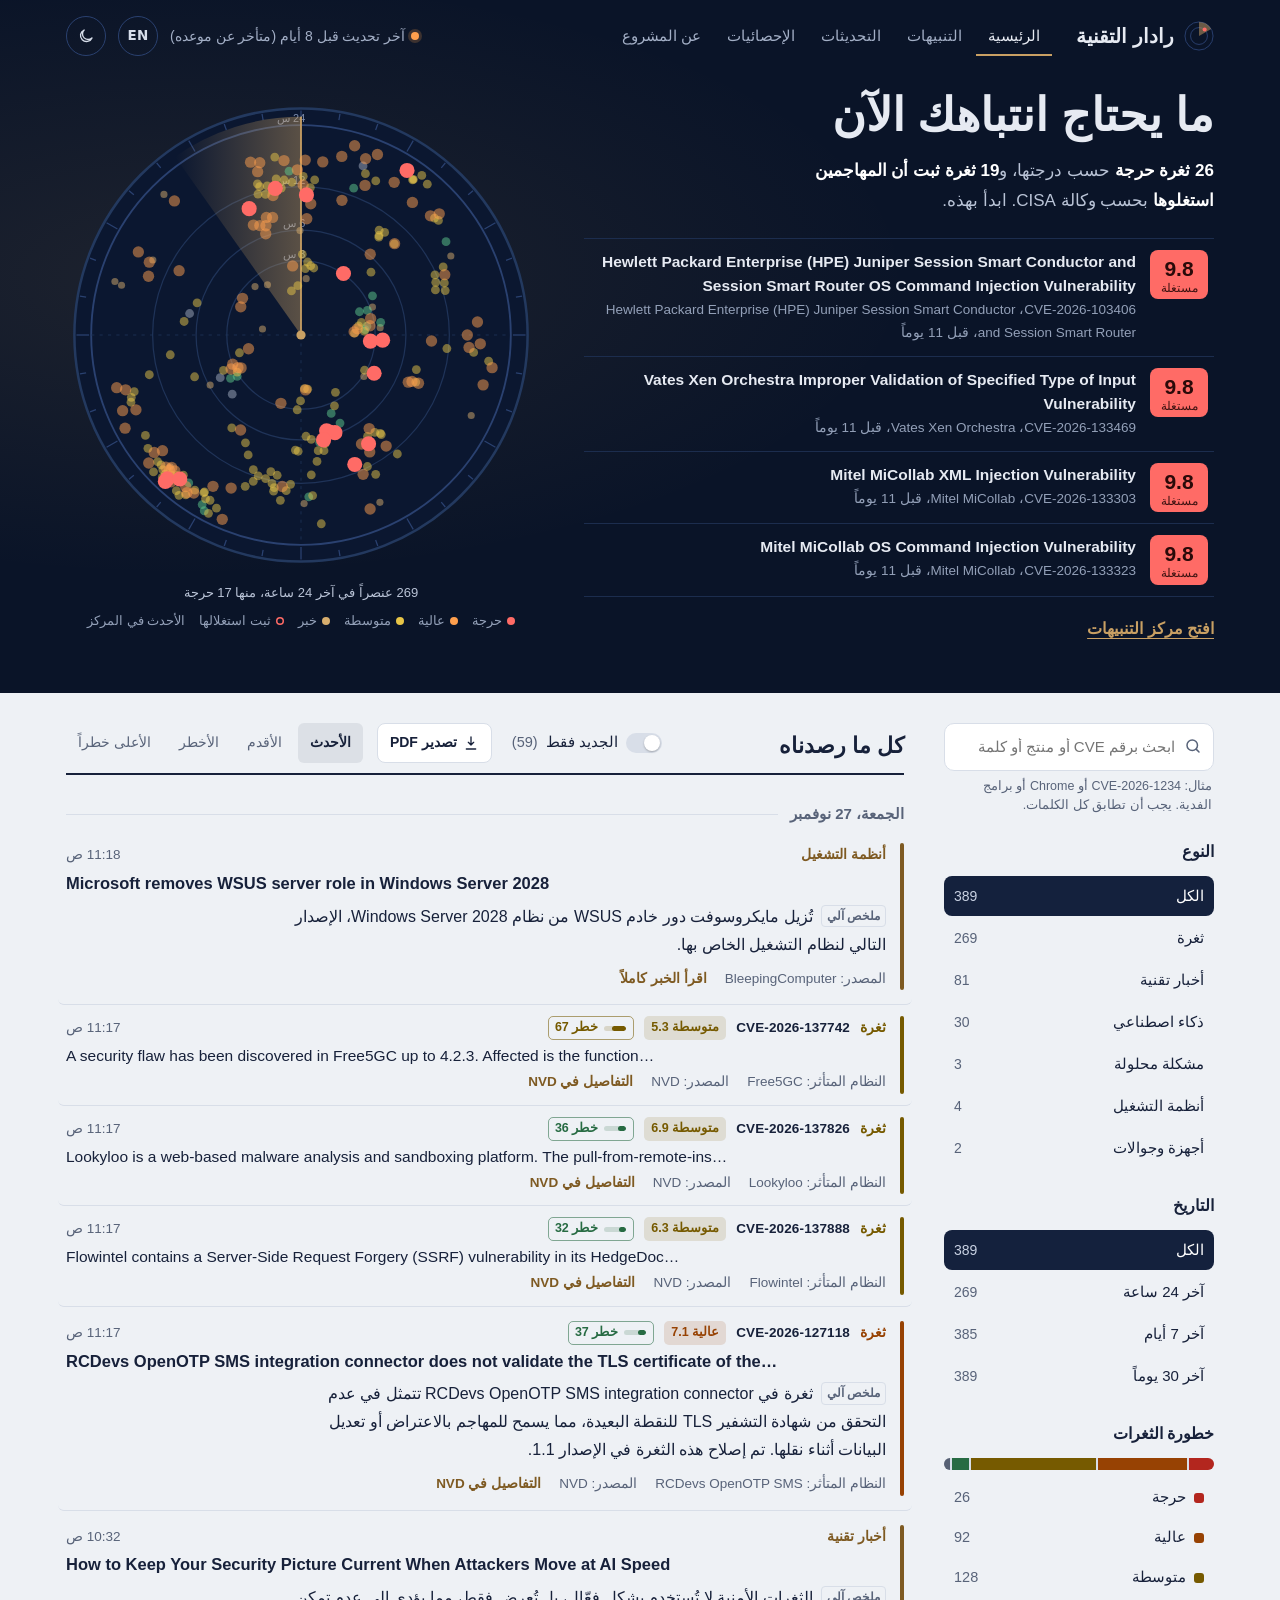
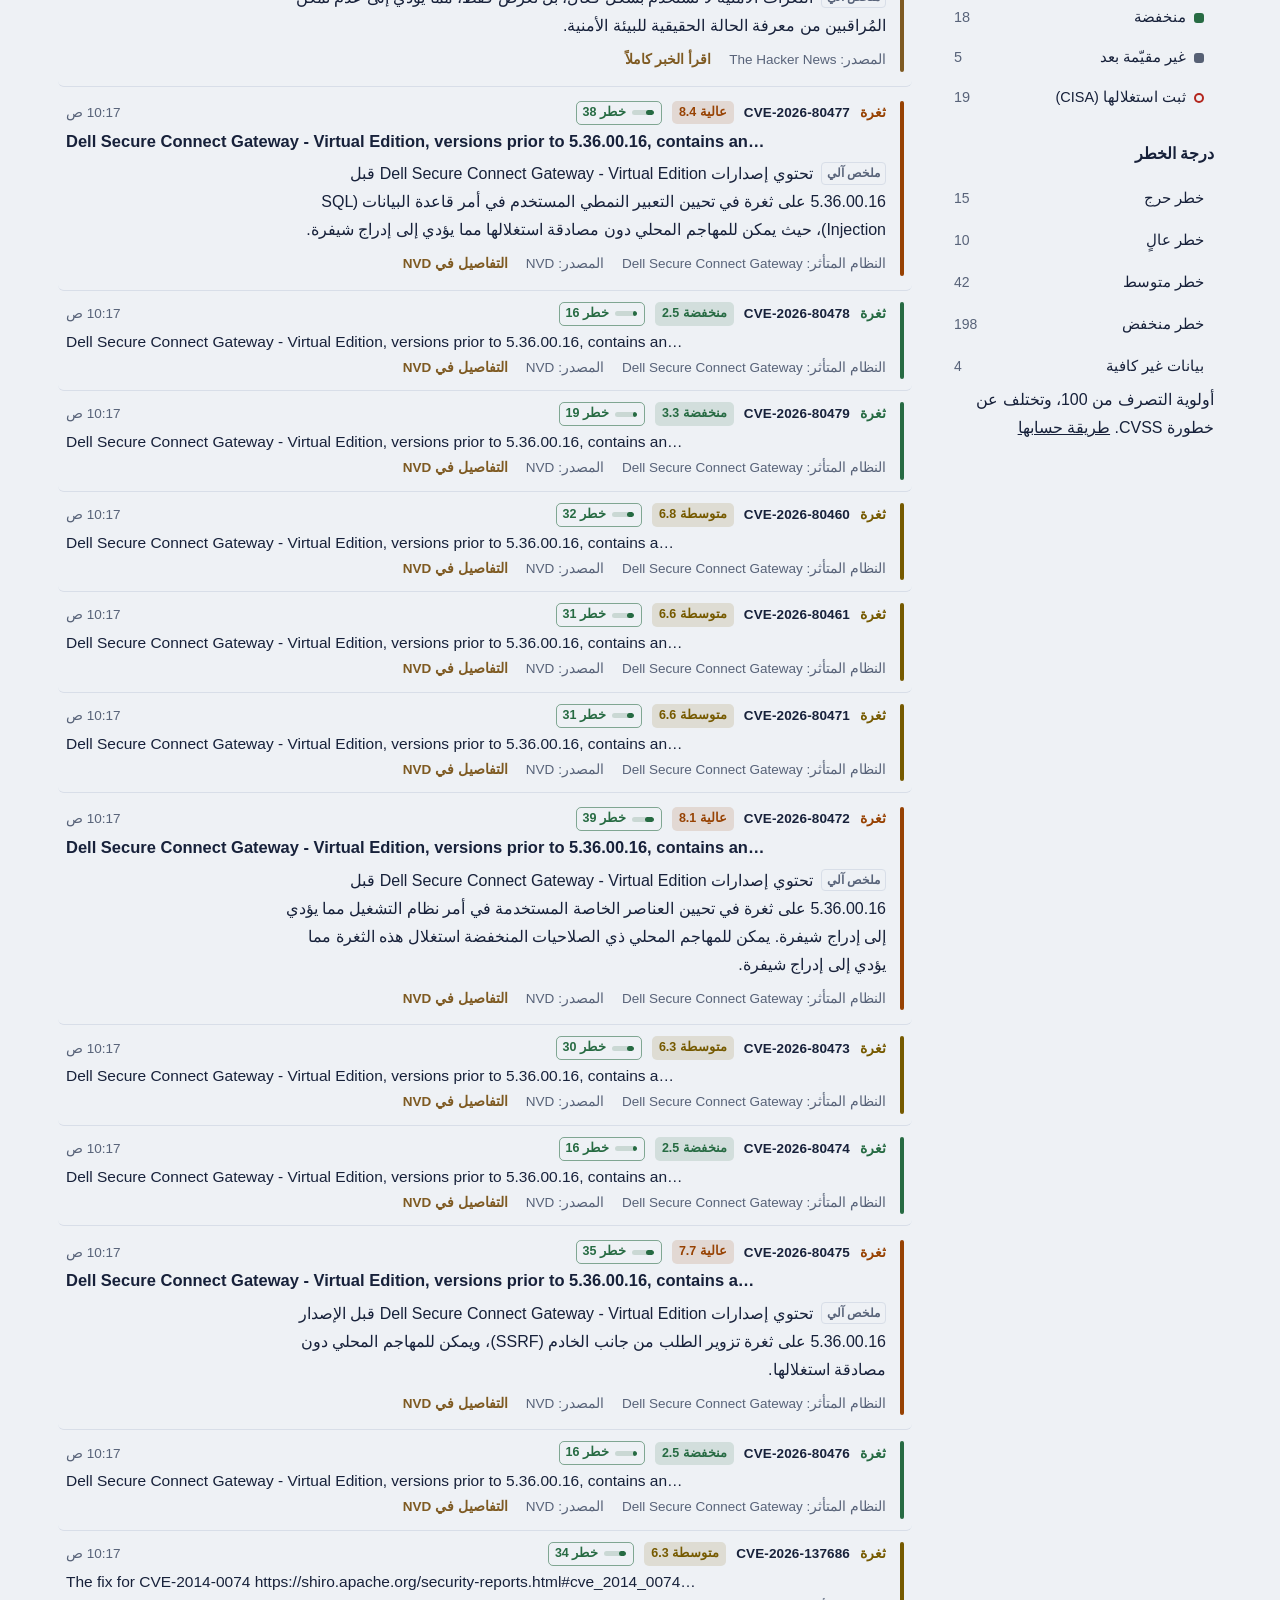
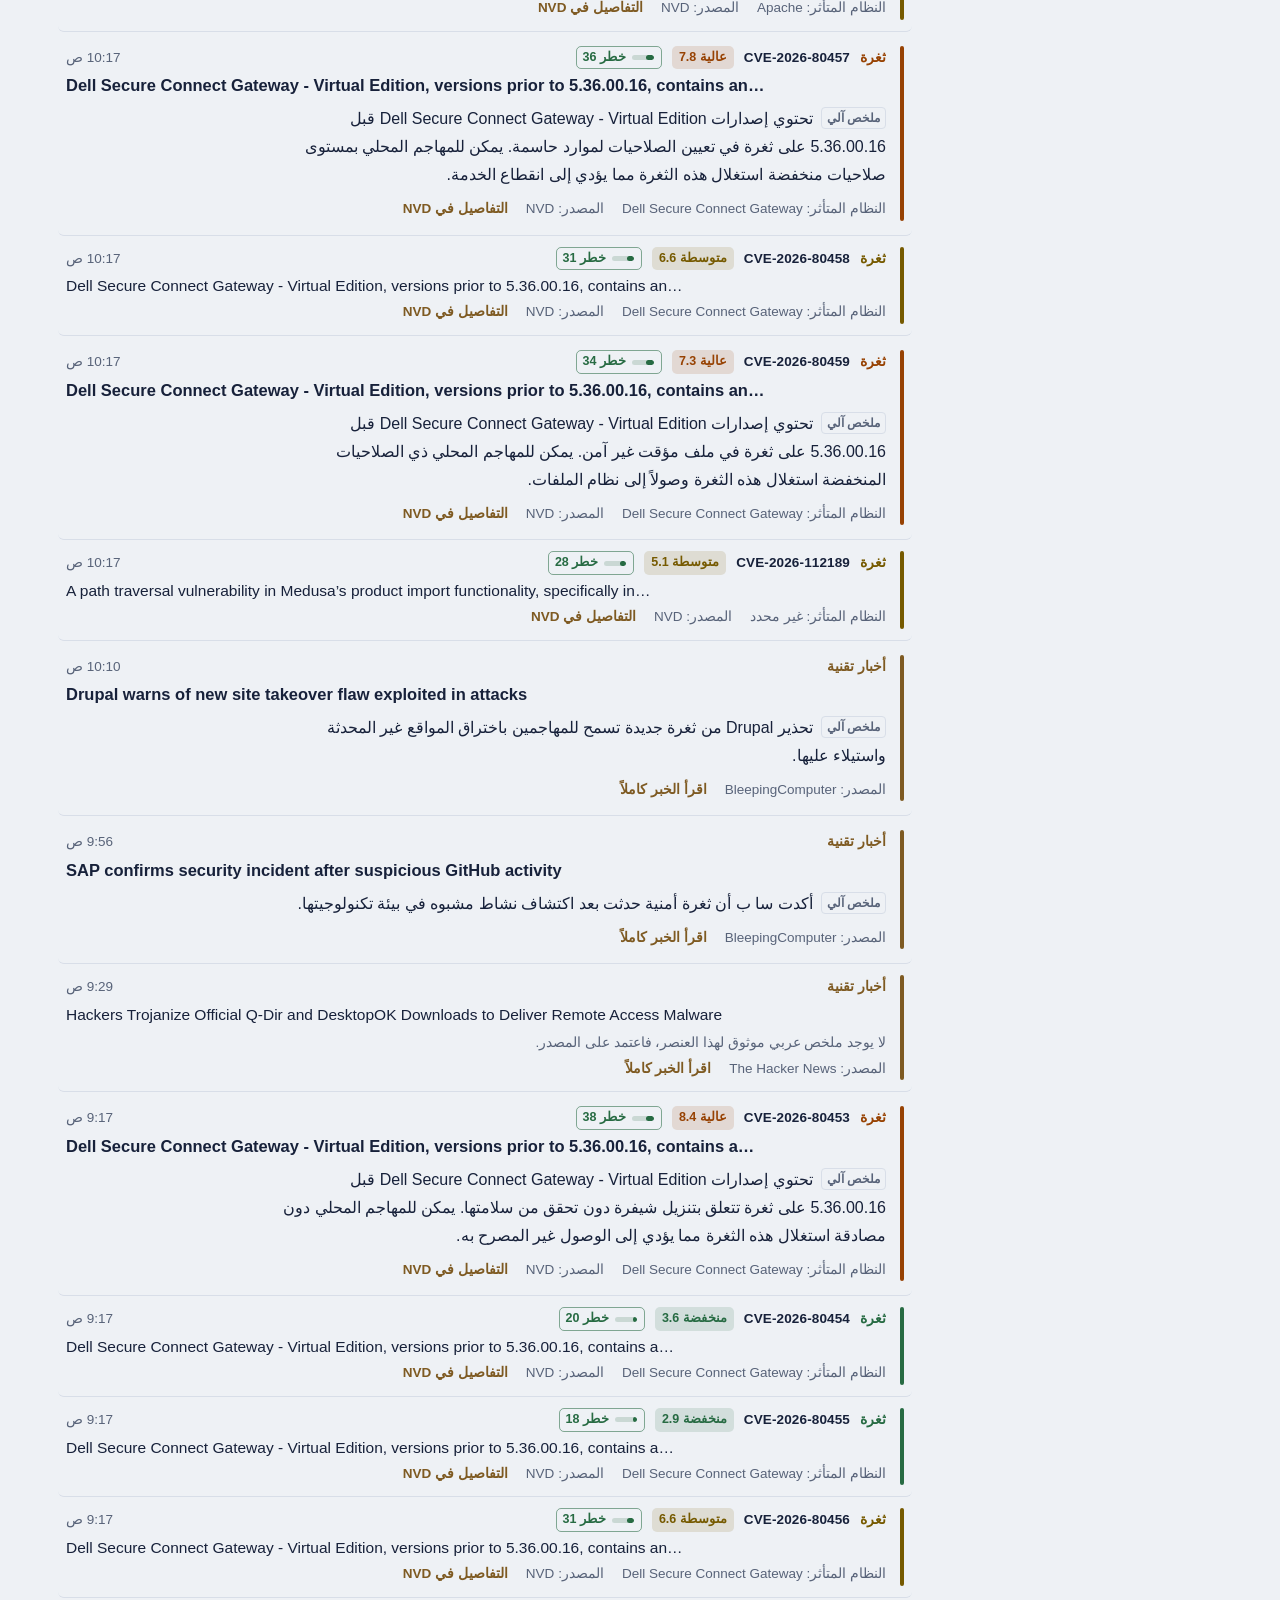
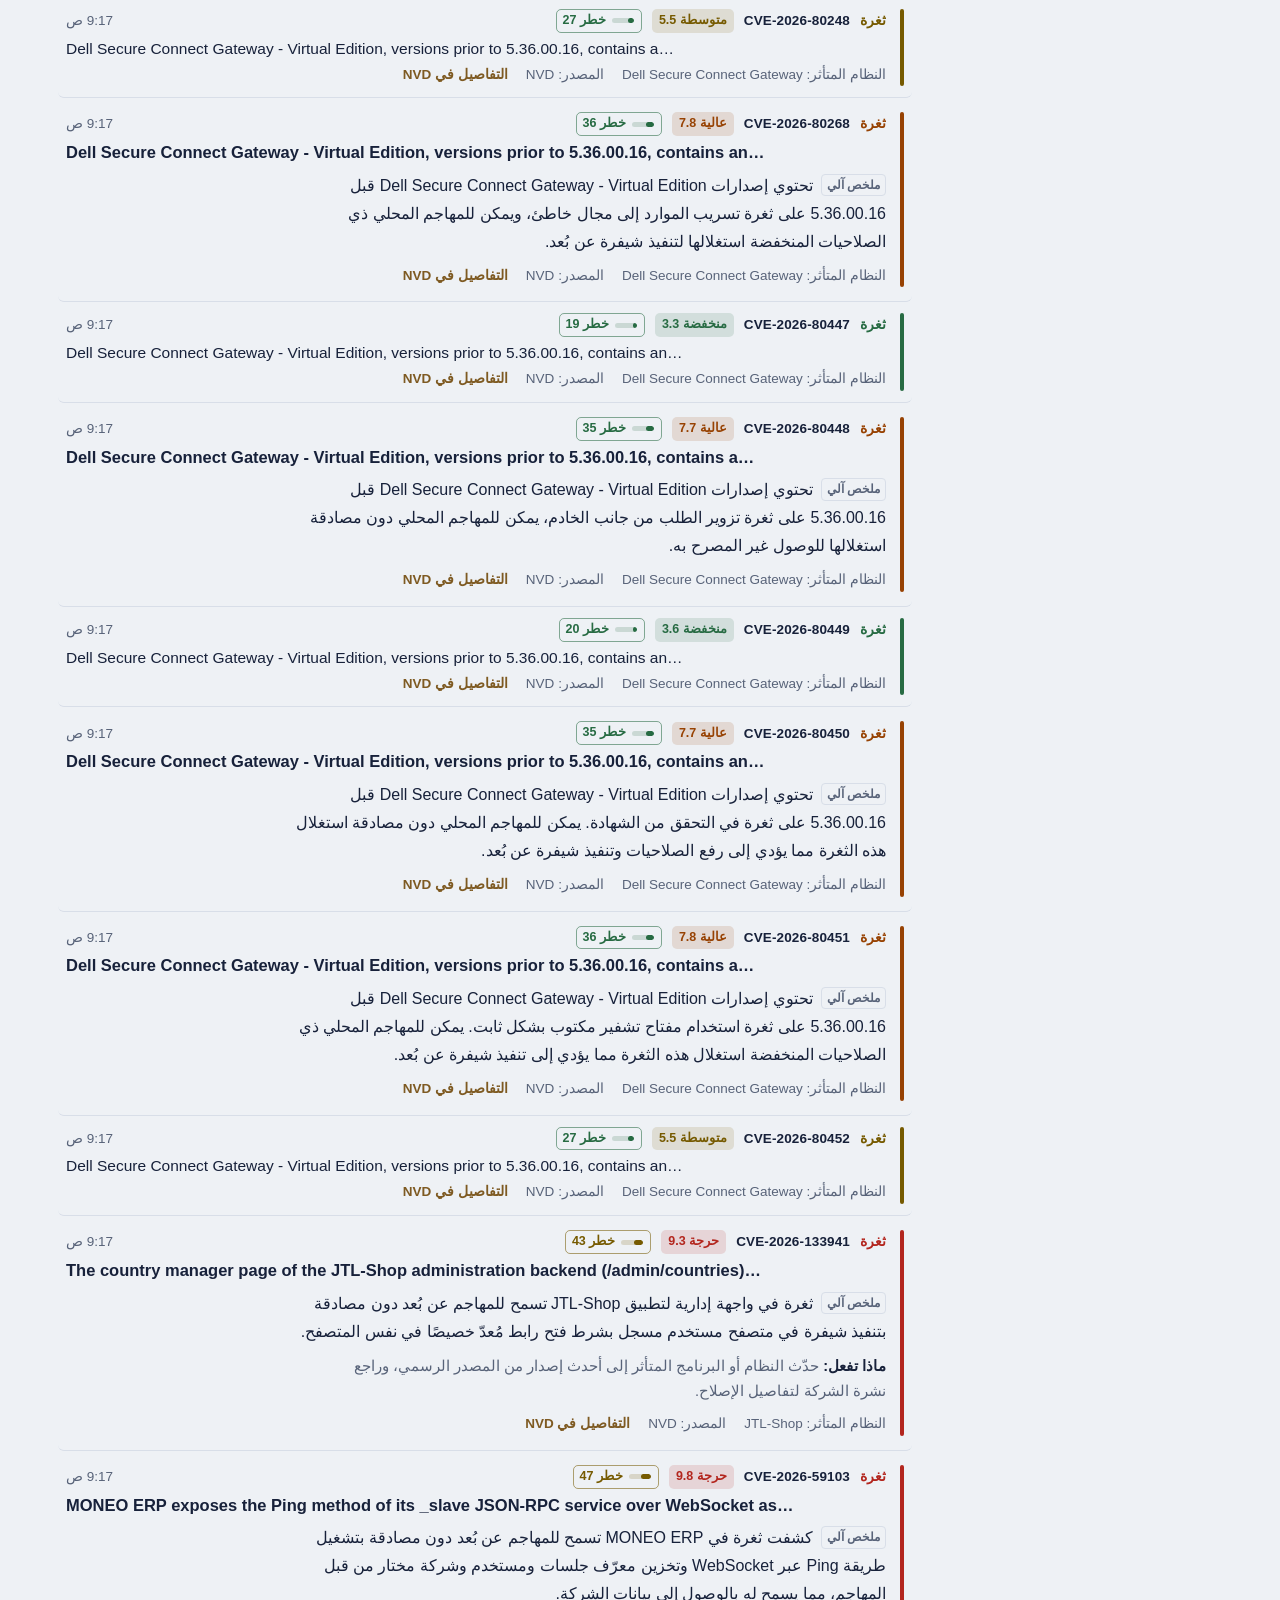
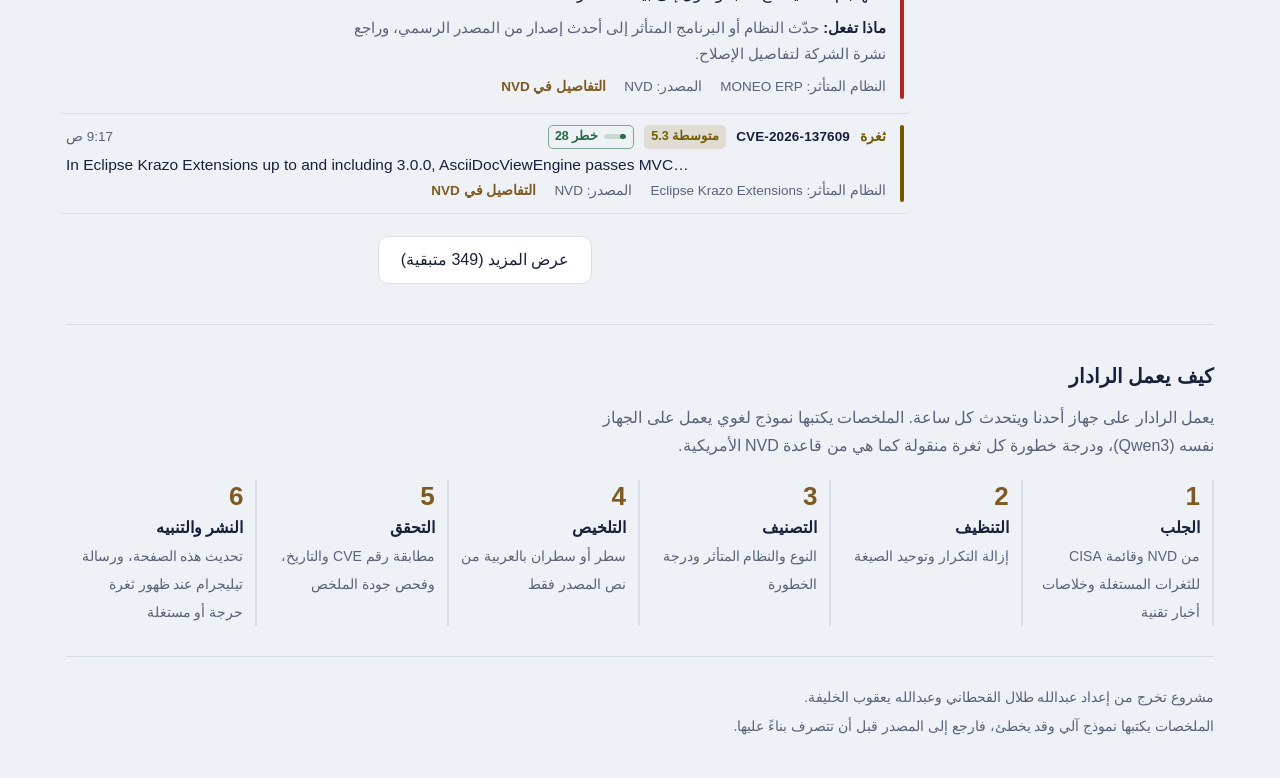
==== commit d93e43d2: "Security updates pillar: official vendor feeds, updates page, security/tech news split Pipeline read" ====
--- a/site/index.html
+++ b/site/index.html
@@ -13,8 +13,8 @@
 <link rel="preconnect" href="https://fonts.googleapis.com">
 <link rel="preconnect" href="https://fonts.gstatic.com" crossorigin>
 <link href="https://fonts.googleapis.com/css2?family=IBM+Plex+Sans+Arabic:wght@400;500;600;700&family=Noto+Kufi+Arabic:wght@500;700;800&display=swap" rel="stylesheet">
-<link rel="stylesheet" href="assets/app.css?v=r2">
-<link rel="stylesheet" href="assets/home.css?v=r2">
+<link rel="stylesheet" href="assets/app.css?v=r3">
+<link rel="stylesheet" href="assets/home.css?v=r3">
 </head>
 <body>
 <a class="skip" href="#main" data-en="Skip to the feed">انتقل إلى الخلاصة</a>
@@ -28,6 +28,7 @@
       <nav class="nav" aria-label="أقسام الموقع" data-en-aria-label="Site sections">
         <a href="./" aria-current="page" data-en="Home">الرئيسية</a>
         <a href="alerts.html" data-en="Alerts">التنبيهات</a>
+        <a href="updates.html" data-en="Updates">التحديثات</a>
         <a href="dashboard.html" data-en="Statistics">الإحصائيات</a>
         <a href="about.html" data-en="About">عن المشروع</a>
       </nav>
@@ -155,7 +156,7 @@
   </footer>
 </div>
 
-<script src="assets/core.js?v=r2"></script>
-<script src="assets/home.js?v=r2"></script>
+<script src="assets/core.js?v=r3"></script>
+<script src="assets/home.js?v=r3"></script>
 </body>
 </html>
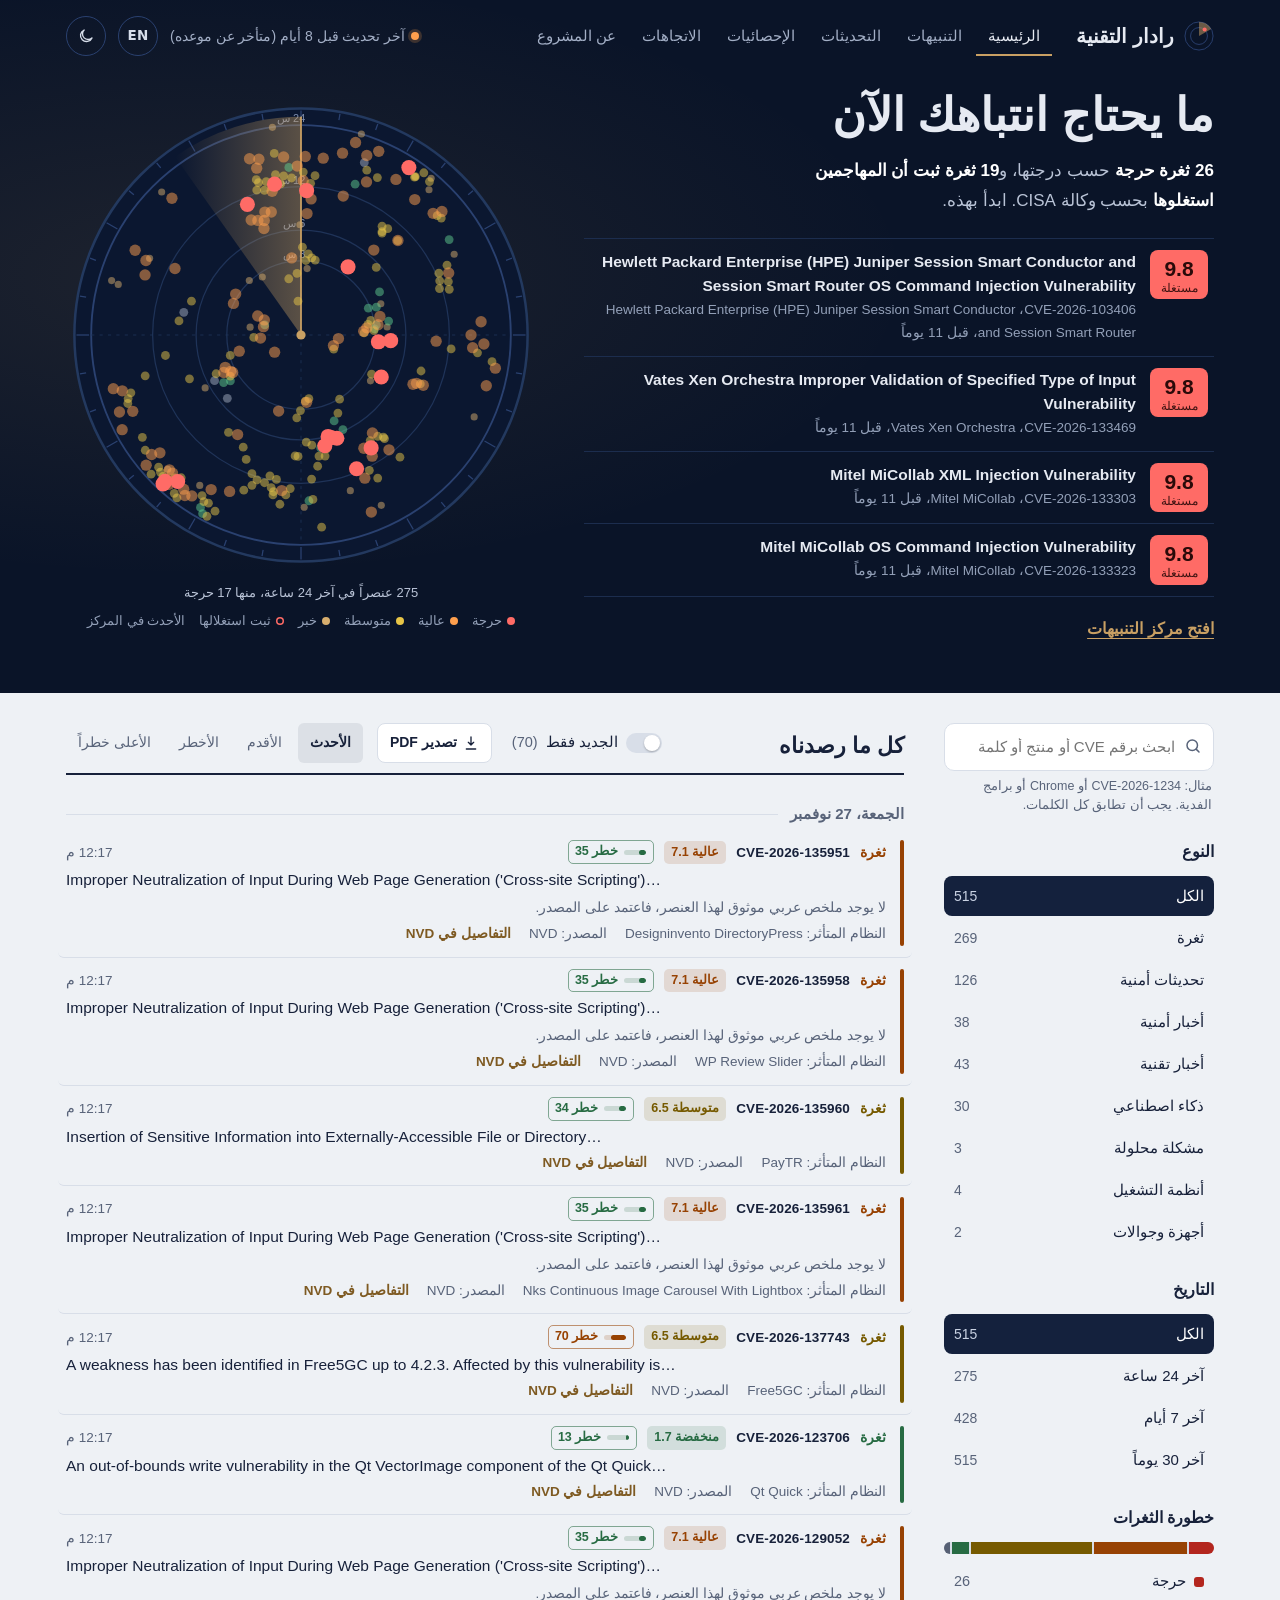
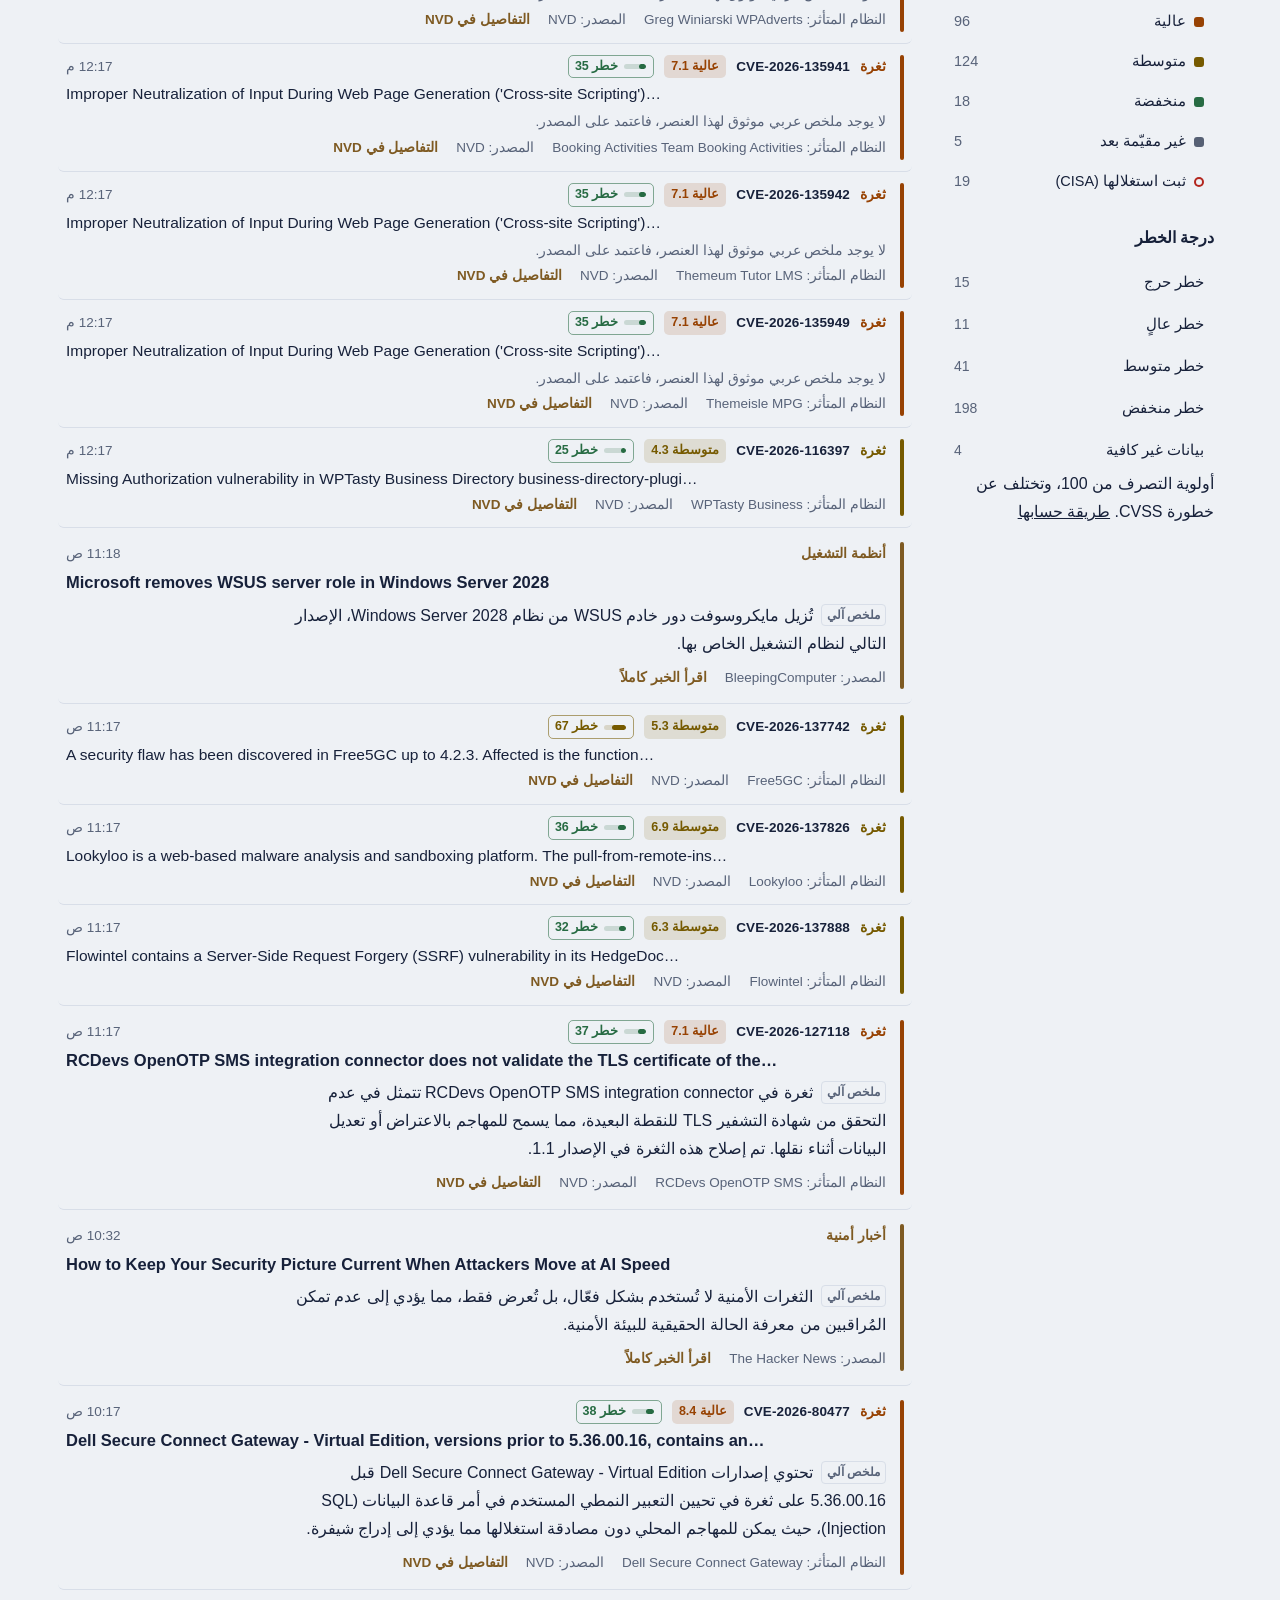
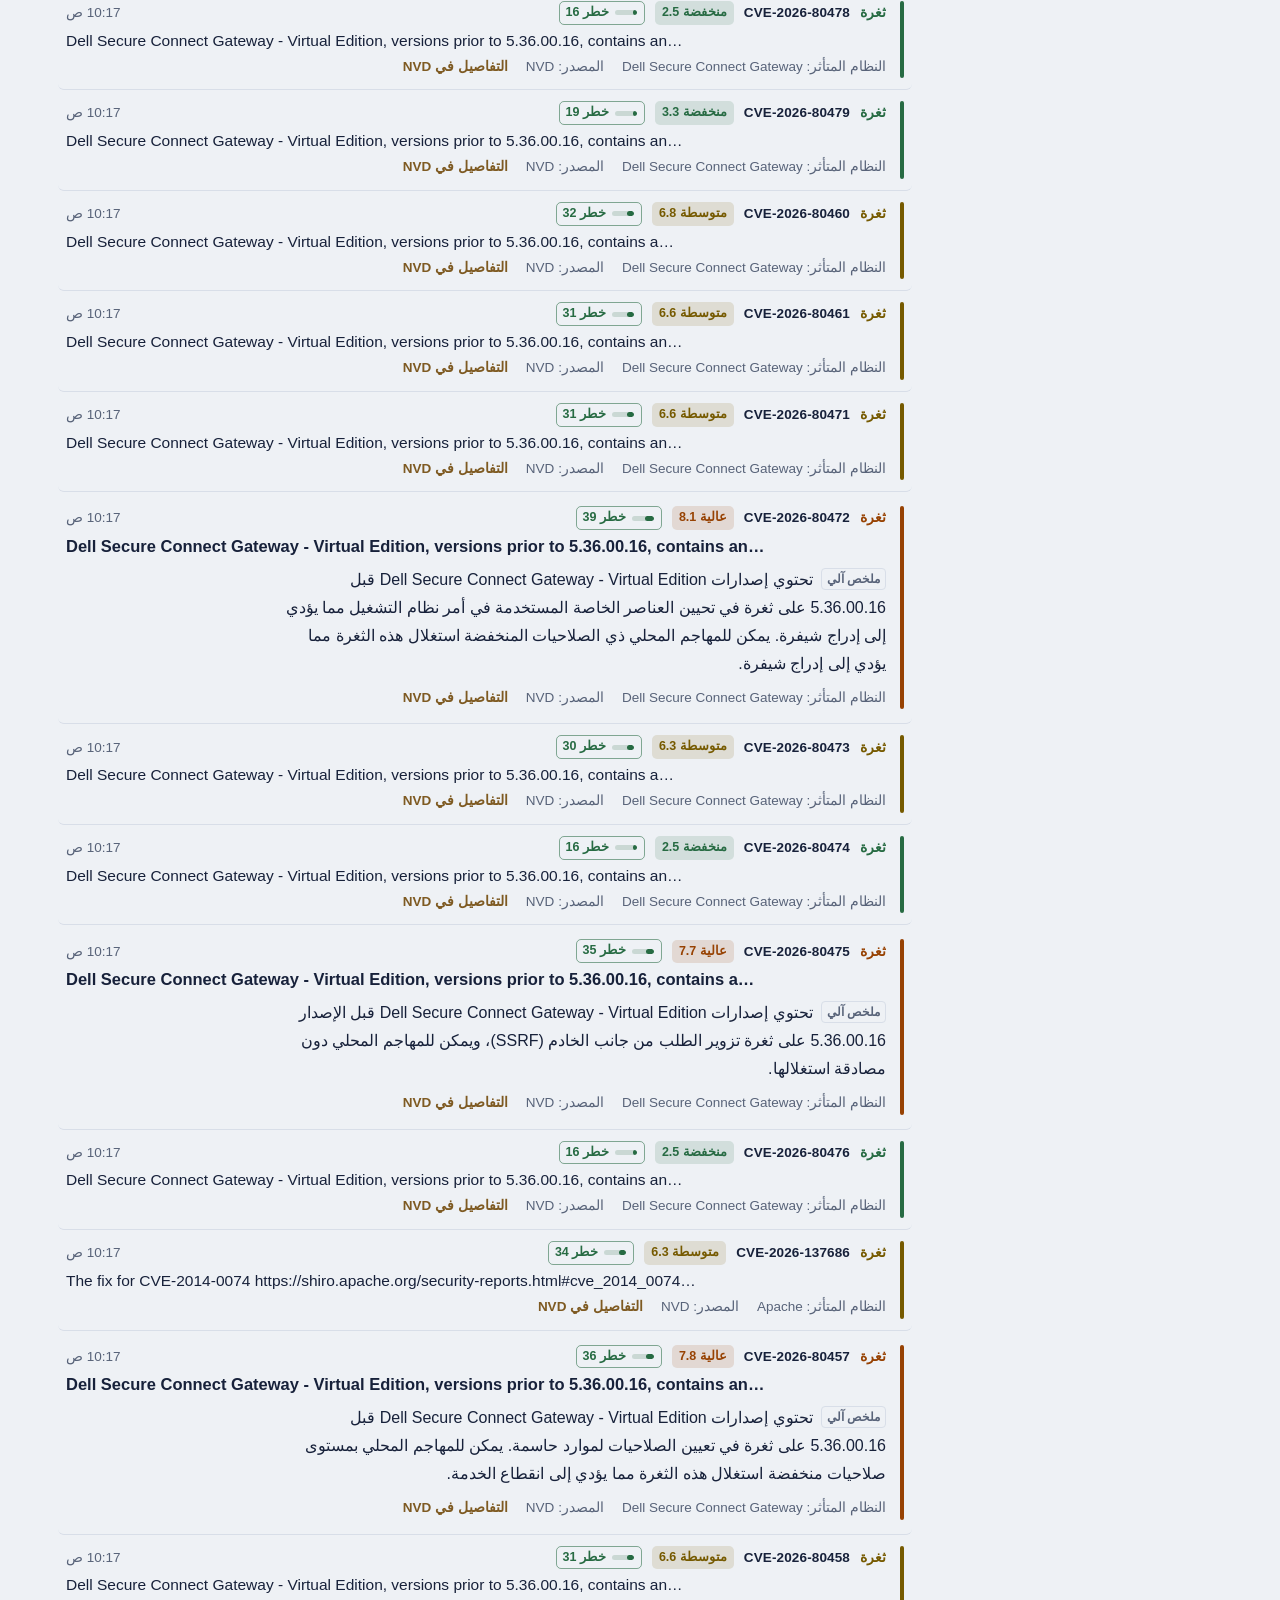
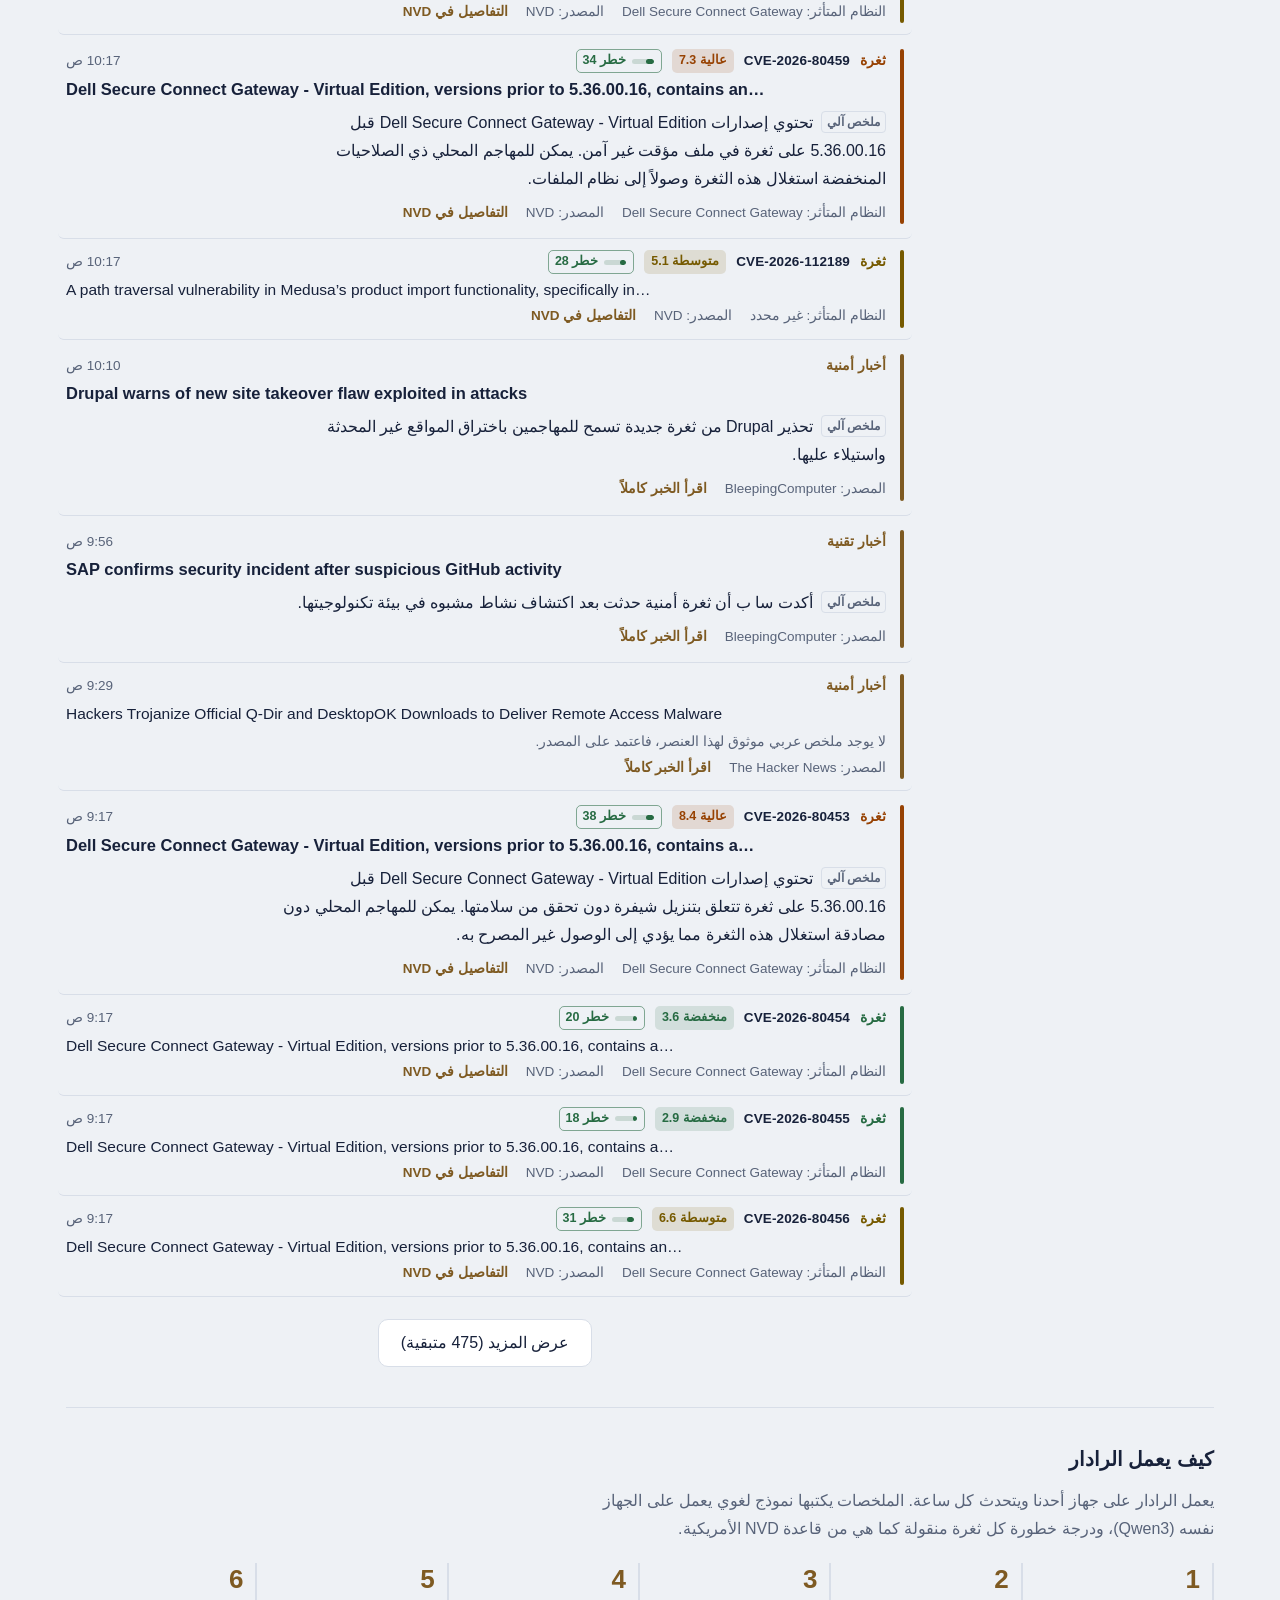
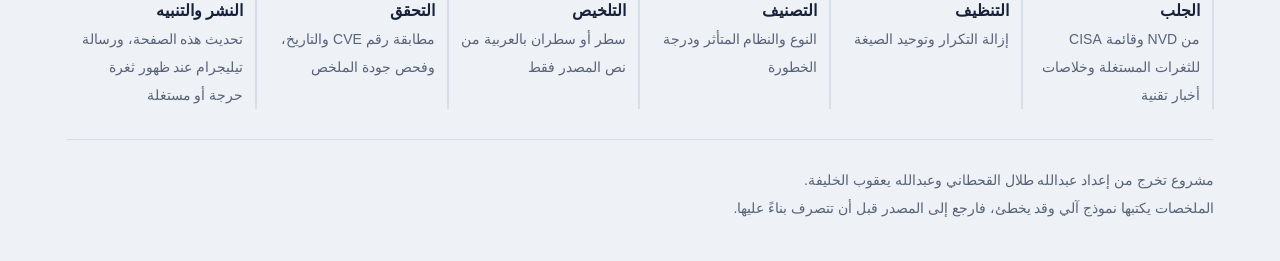
==== commit 73354a06: "Trends & analytics: 90-day history, trends.json and a trends page Pipeline keeps metadata (date, CVS" ====
--- a/site/index.html
+++ b/site/index.html
@@ -13,8 +13,8 @@
 <link rel="preconnect" href="https://fonts.googleapis.com">
 <link rel="preconnect" href="https://fonts.gstatic.com" crossorigin>
 <link href="https://fonts.googleapis.com/css2?family=IBM+Plex+Sans+Arabic:wght@400;500;600;700&family=Noto+Kufi+Arabic:wght@500;700;800&display=swap" rel="stylesheet">
-<link rel="stylesheet" href="assets/app.css?v=r3">
-<link rel="stylesheet" href="assets/home.css?v=r3">
+<link rel="stylesheet" href="assets/app.css?v=r4">
+<link rel="stylesheet" href="assets/home.css?v=r4">
 </head>
 <body>
 <a class="skip" href="#main" data-en="Skip to the feed">انتقل إلى الخلاصة</a>
@@ -30,6 +30,7 @@
         <a href="alerts.html" data-en="Alerts">التنبيهات</a>
         <a href="updates.html" data-en="Updates">التحديثات</a>
         <a href="dashboard.html" data-en="Statistics">الإحصائيات</a>
+        <a href="trends.html" data-en="Trends">الاتجاهات</a>
         <a href="about.html" data-en="About">عن المشروع</a>
       </nav>
       <div class="top-actions">
@@ -156,7 +157,7 @@
   </footer>
 </div>
 
-<script src="assets/core.js?v=r3"></script>
-<script src="assets/home.js?v=r3"></script>
+<script src="assets/core.js?v=r4"></script>
+<script src="assets/home.js?v=r4"></script>
 </body>
 </html>
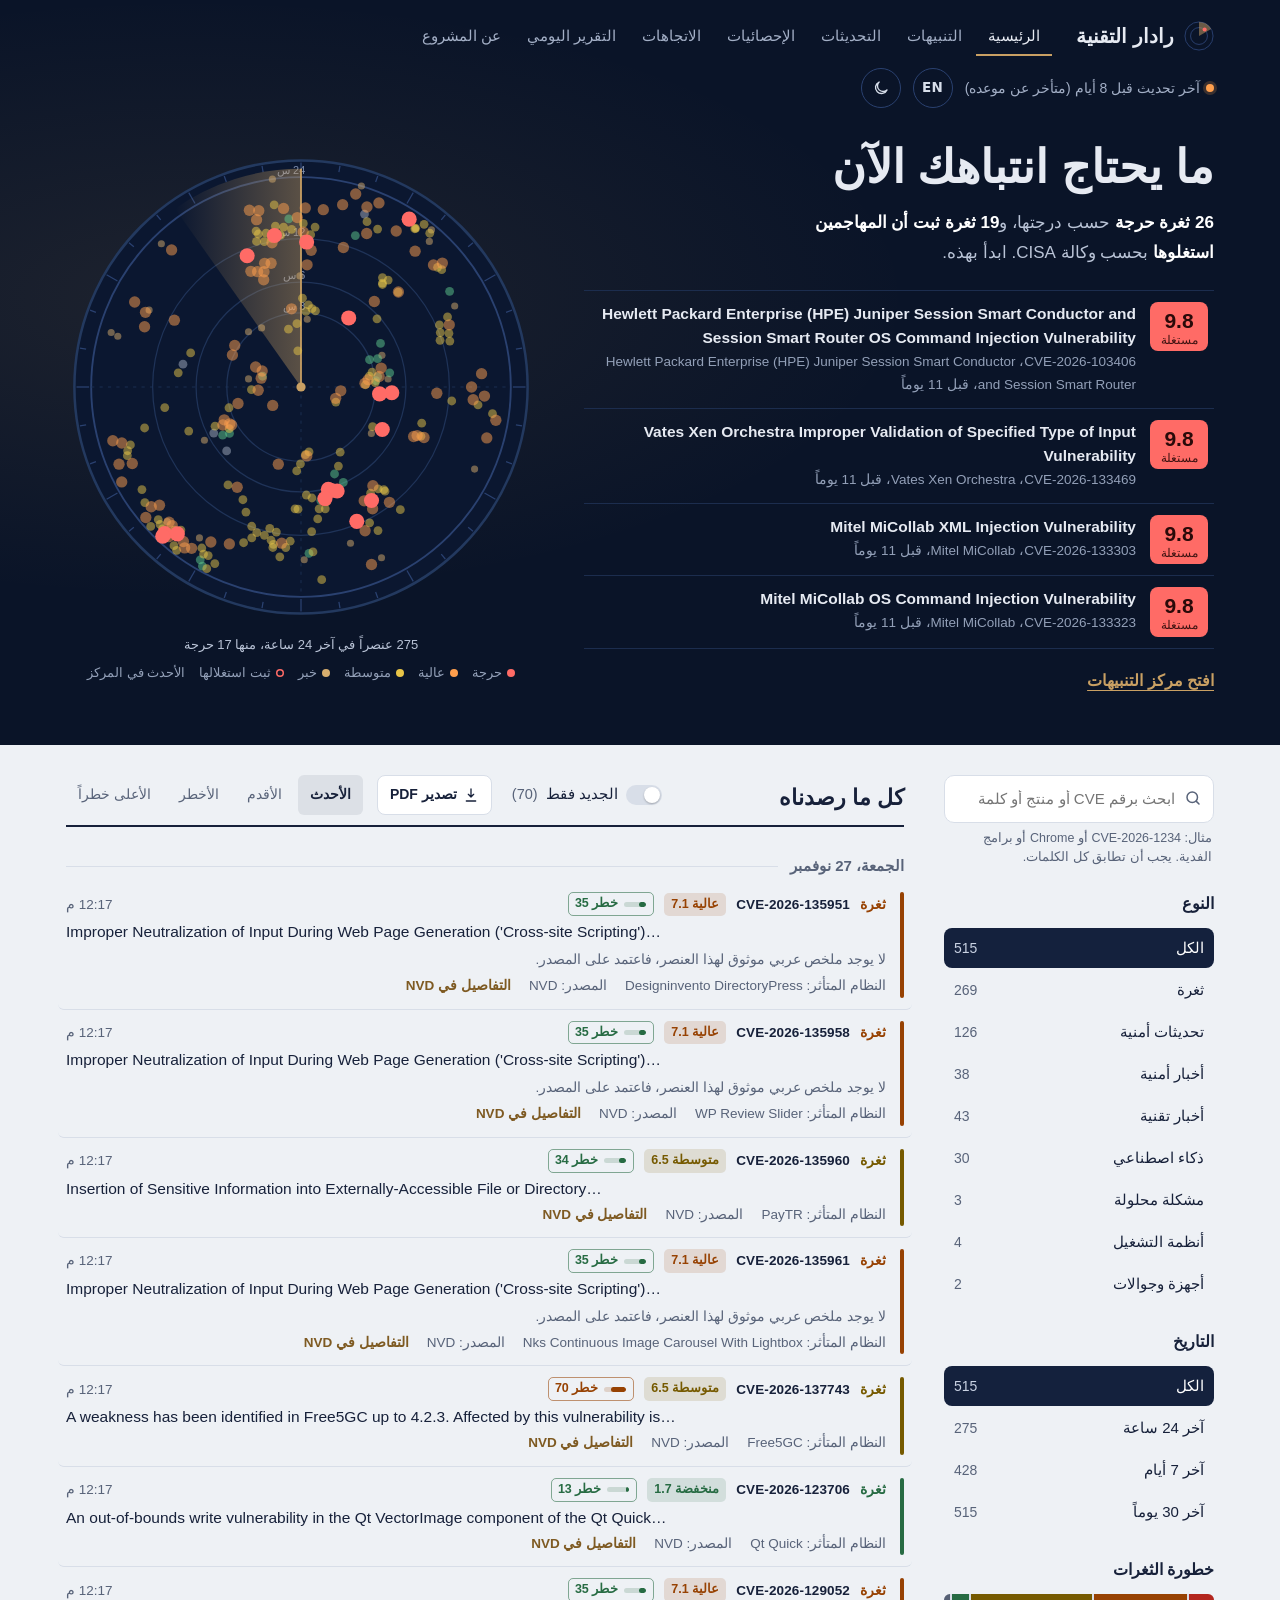
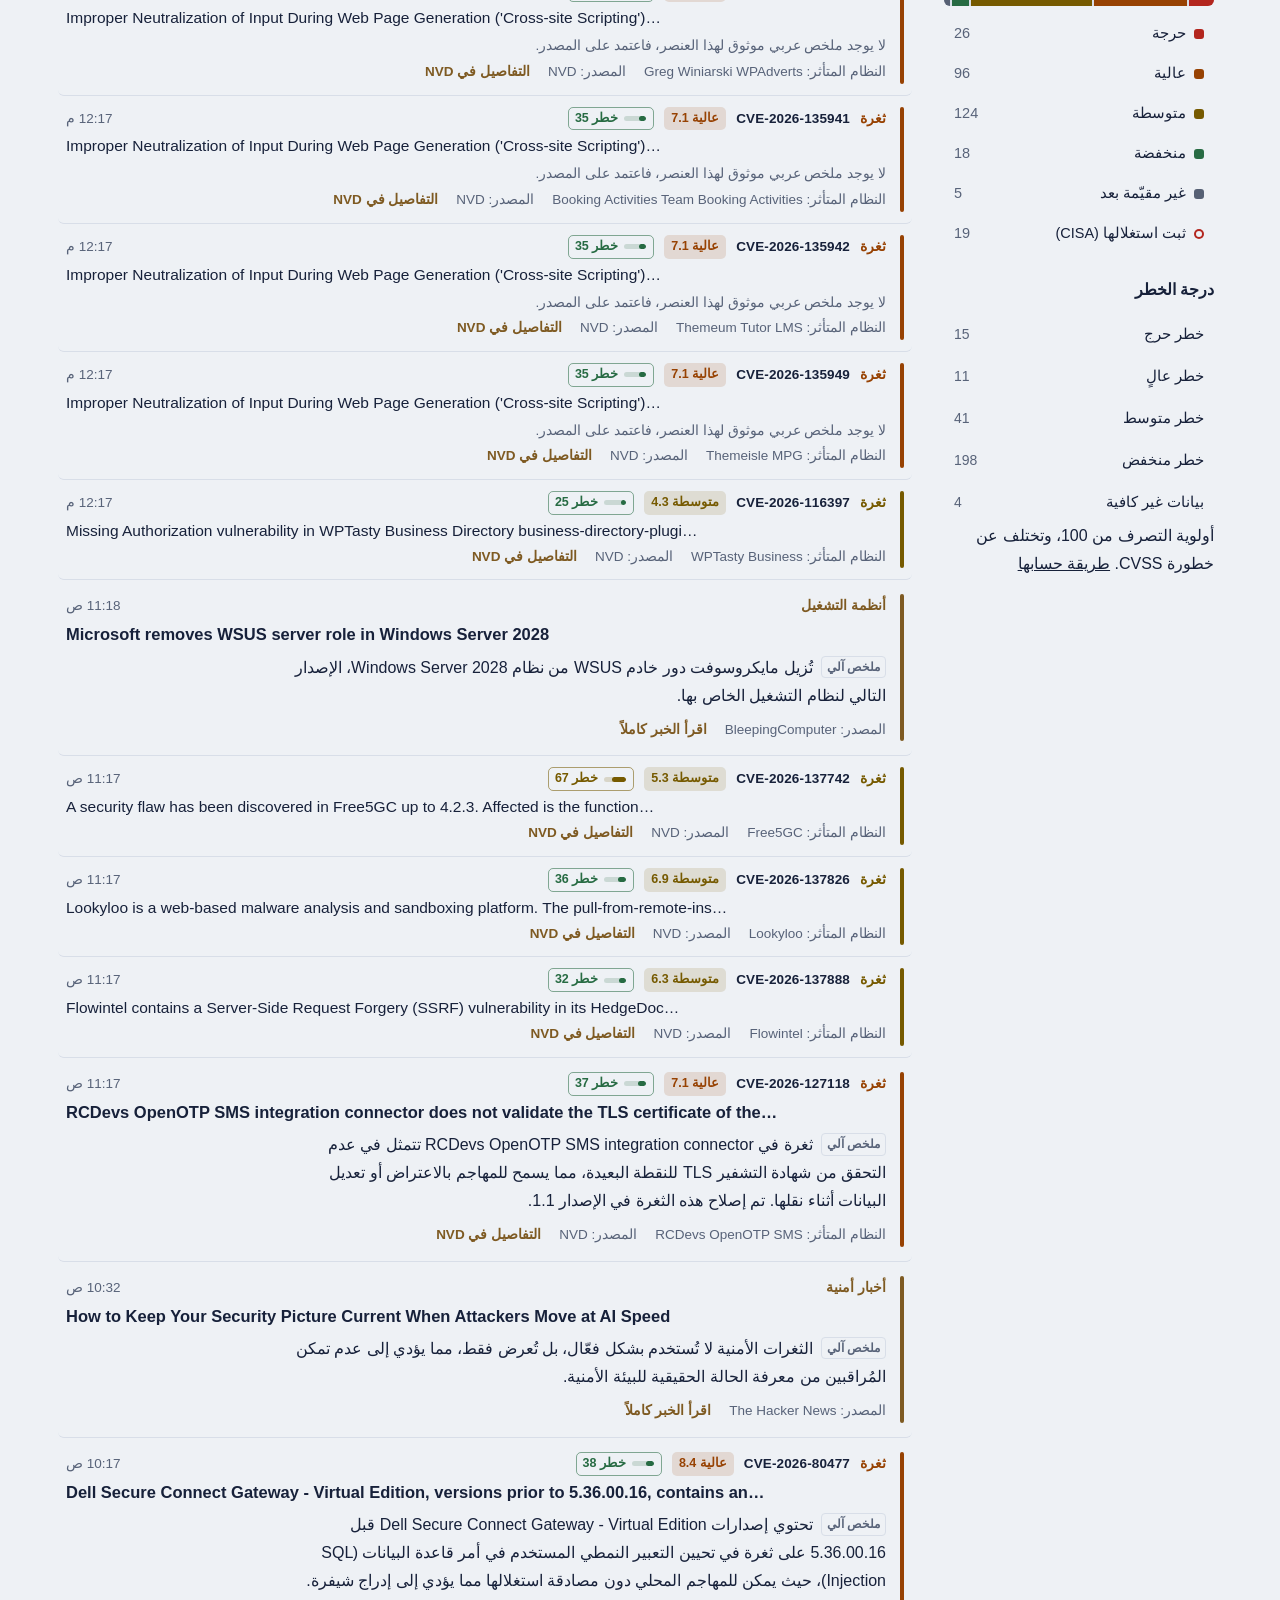
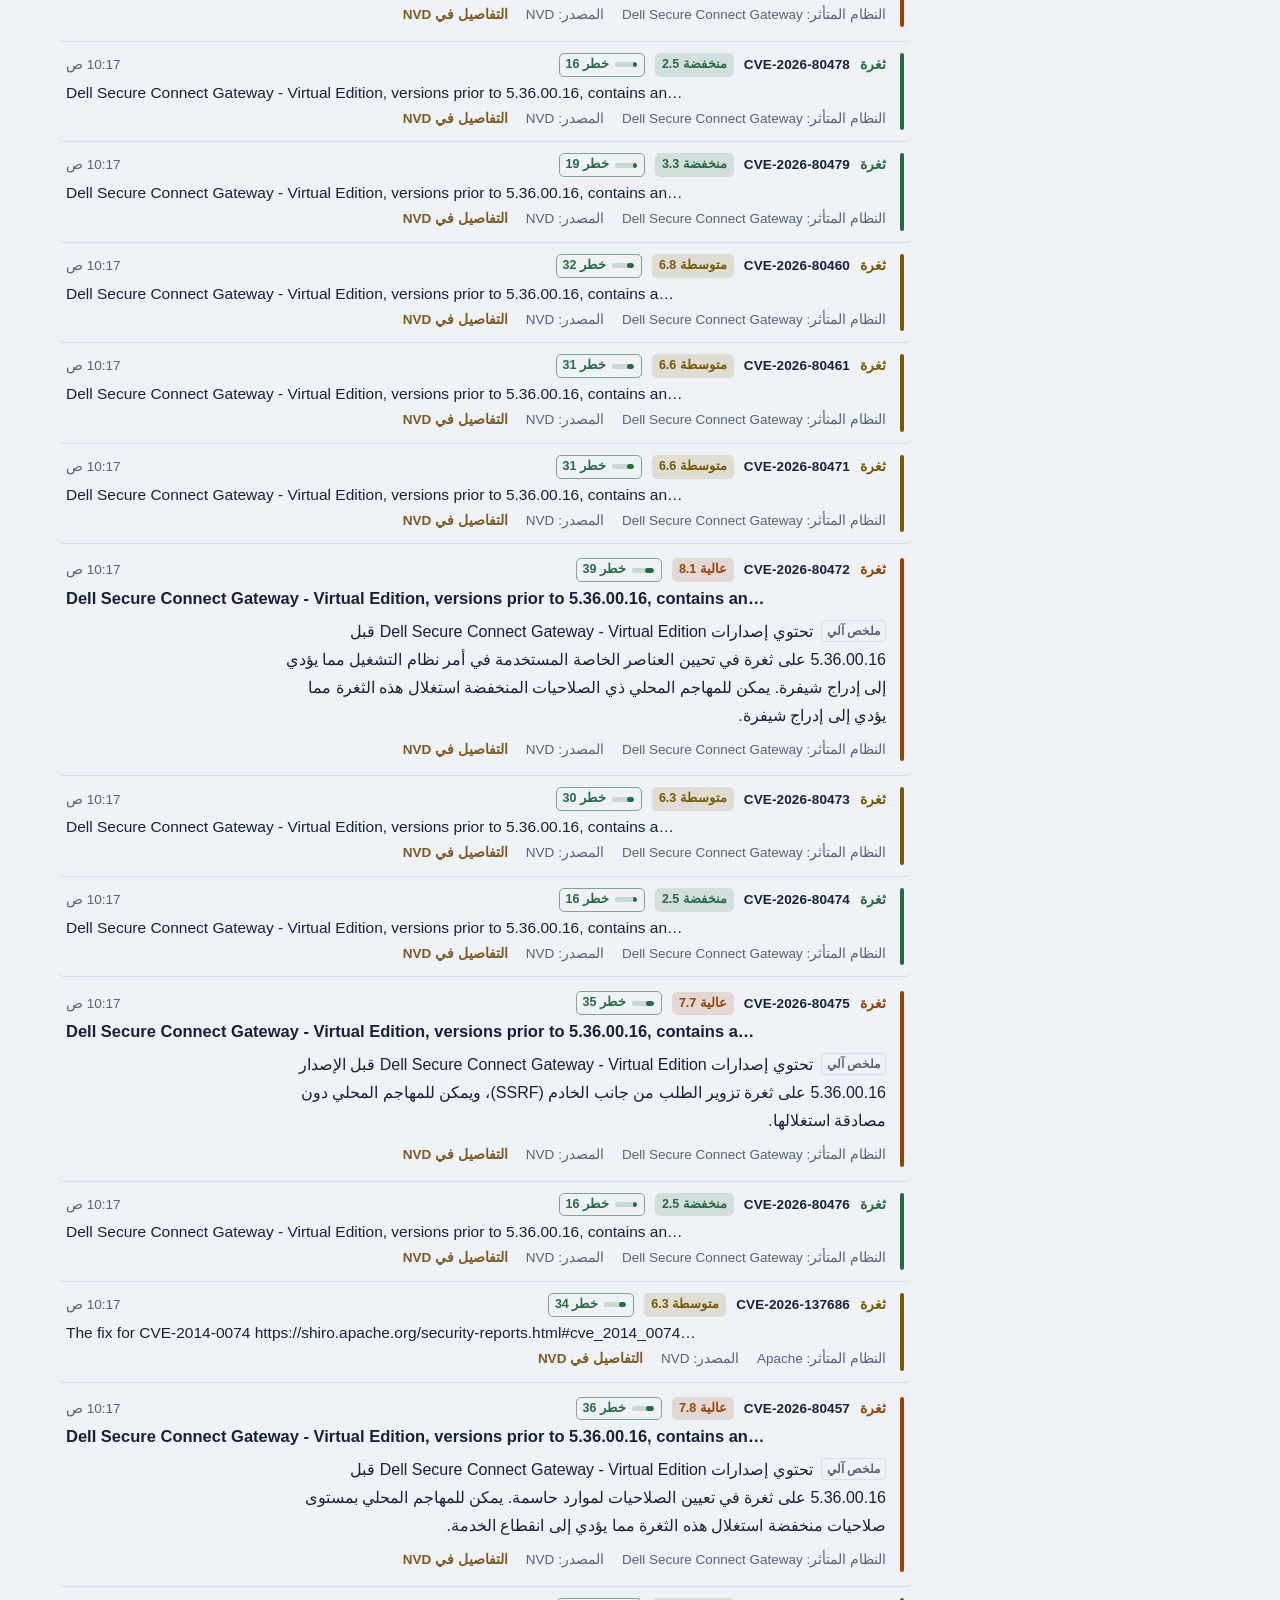
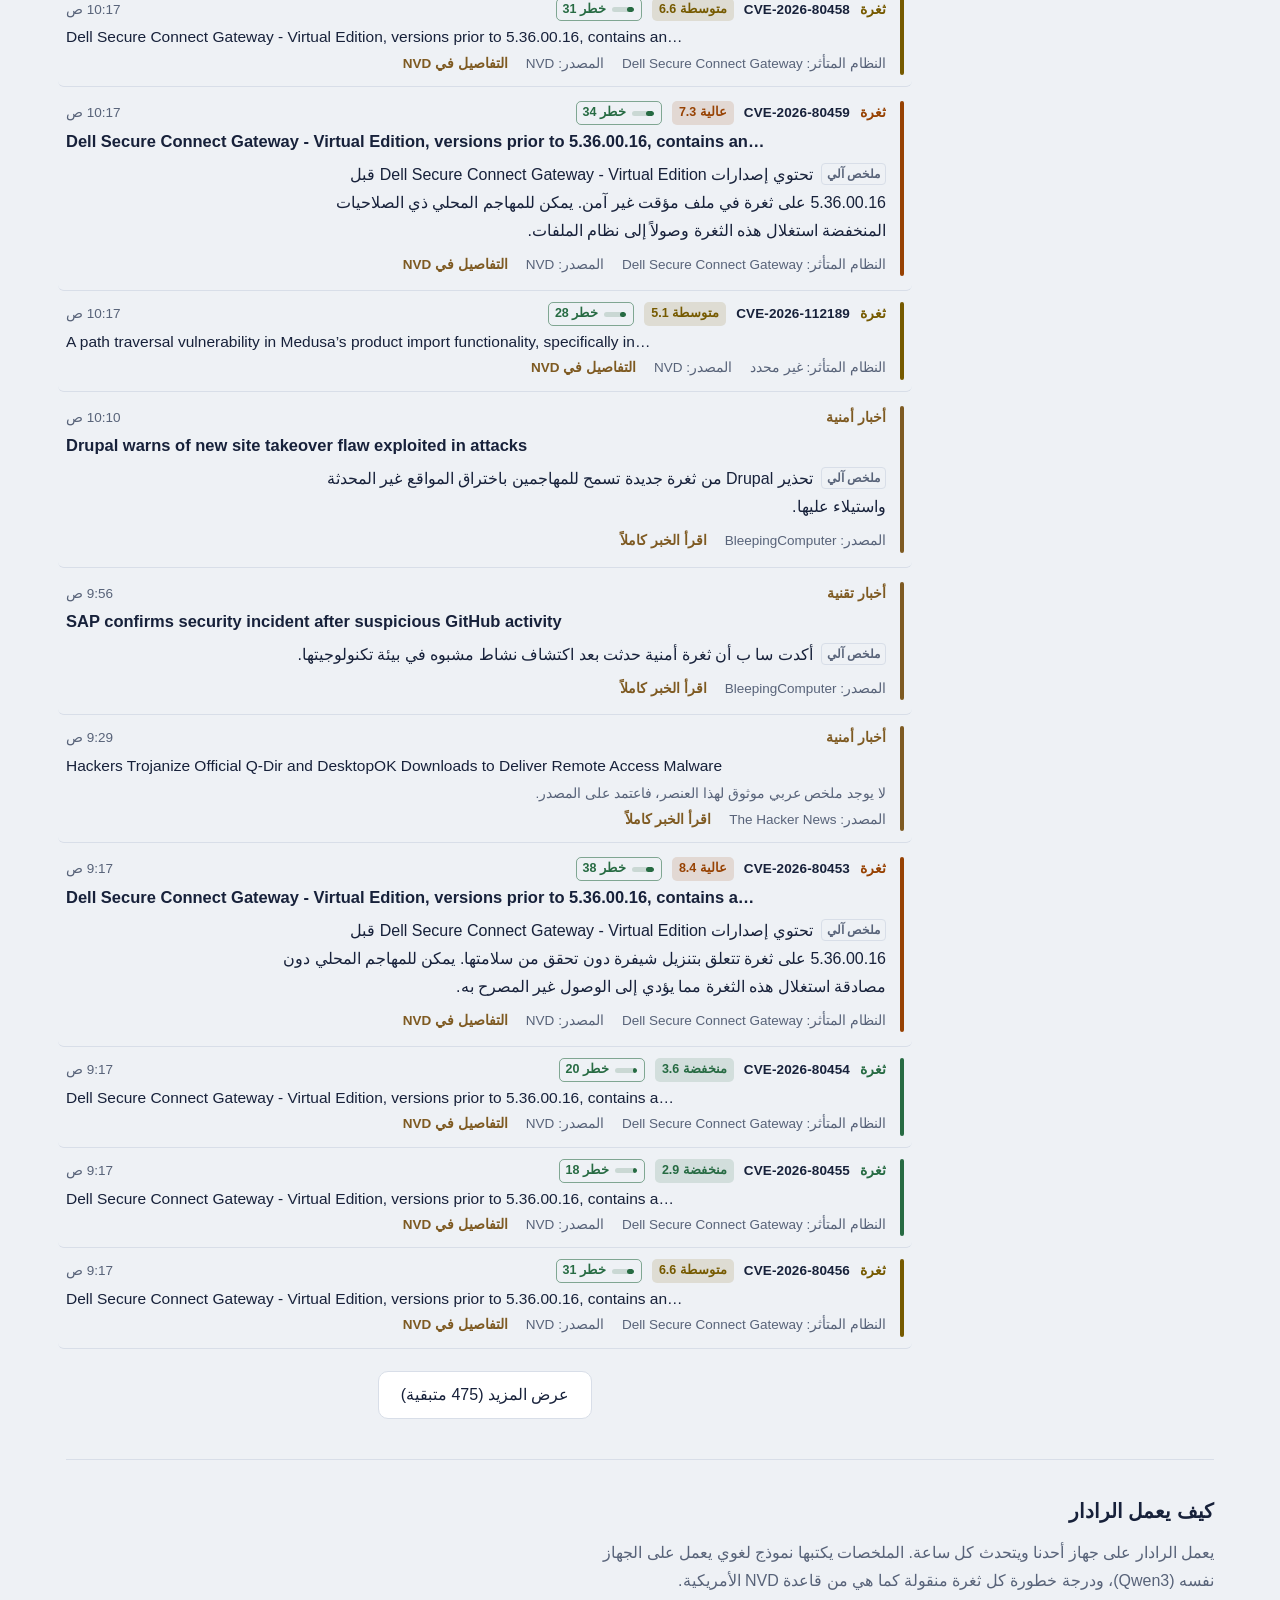
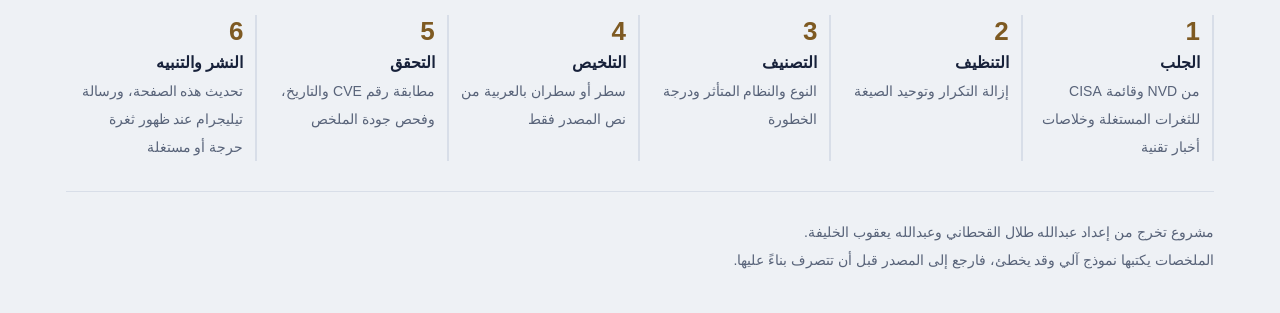
==== commit d6e3af54: "Daily intelligence report: built per Riyadh day, archived, printable Pipeline builds one report per " ====
--- a/site/index.html
+++ b/site/index.html
@@ -13,8 +13,8 @@
 <link rel="preconnect" href="https://fonts.googleapis.com">
 <link rel="preconnect" href="https://fonts.gstatic.com" crossorigin>
 <link href="https://fonts.googleapis.com/css2?family=IBM+Plex+Sans+Arabic:wght@400;500;600;700&family=Noto+Kufi+Arabic:wght@500;700;800&display=swap" rel="stylesheet">
-<link rel="stylesheet" href="assets/app.css?v=r4">
-<link rel="stylesheet" href="assets/home.css?v=r4">
+<link rel="stylesheet" href="assets/app.css?v=r5">
+<link rel="stylesheet" href="assets/home.css?v=r5">
 </head>
 <body>
 <a class="skip" href="#main" data-en="Skip to the feed">انتقل إلى الخلاصة</a>
@@ -31,6 +31,7 @@
         <a href="updates.html" data-en="Updates">التحديثات</a>
         <a href="dashboard.html" data-en="Statistics">الإحصائيات</a>
         <a href="trends.html" data-en="Trends">الاتجاهات</a>
+        <a href="report.html" data-en="Daily report">التقرير اليومي</a>
         <a href="about.html" data-en="About">عن المشروع</a>
       </nav>
       <div class="top-actions">
@@ -157,7 +158,7 @@
   </footer>
 </div>
 
-<script src="assets/core.js?v=r4"></script>
-<script src="assets/home.js?v=r4"></script>
+<script src="assets/core.js?v=r5"></script>
+<script src="assets/home.js?v=r5"></script>
 </body>
 </html>
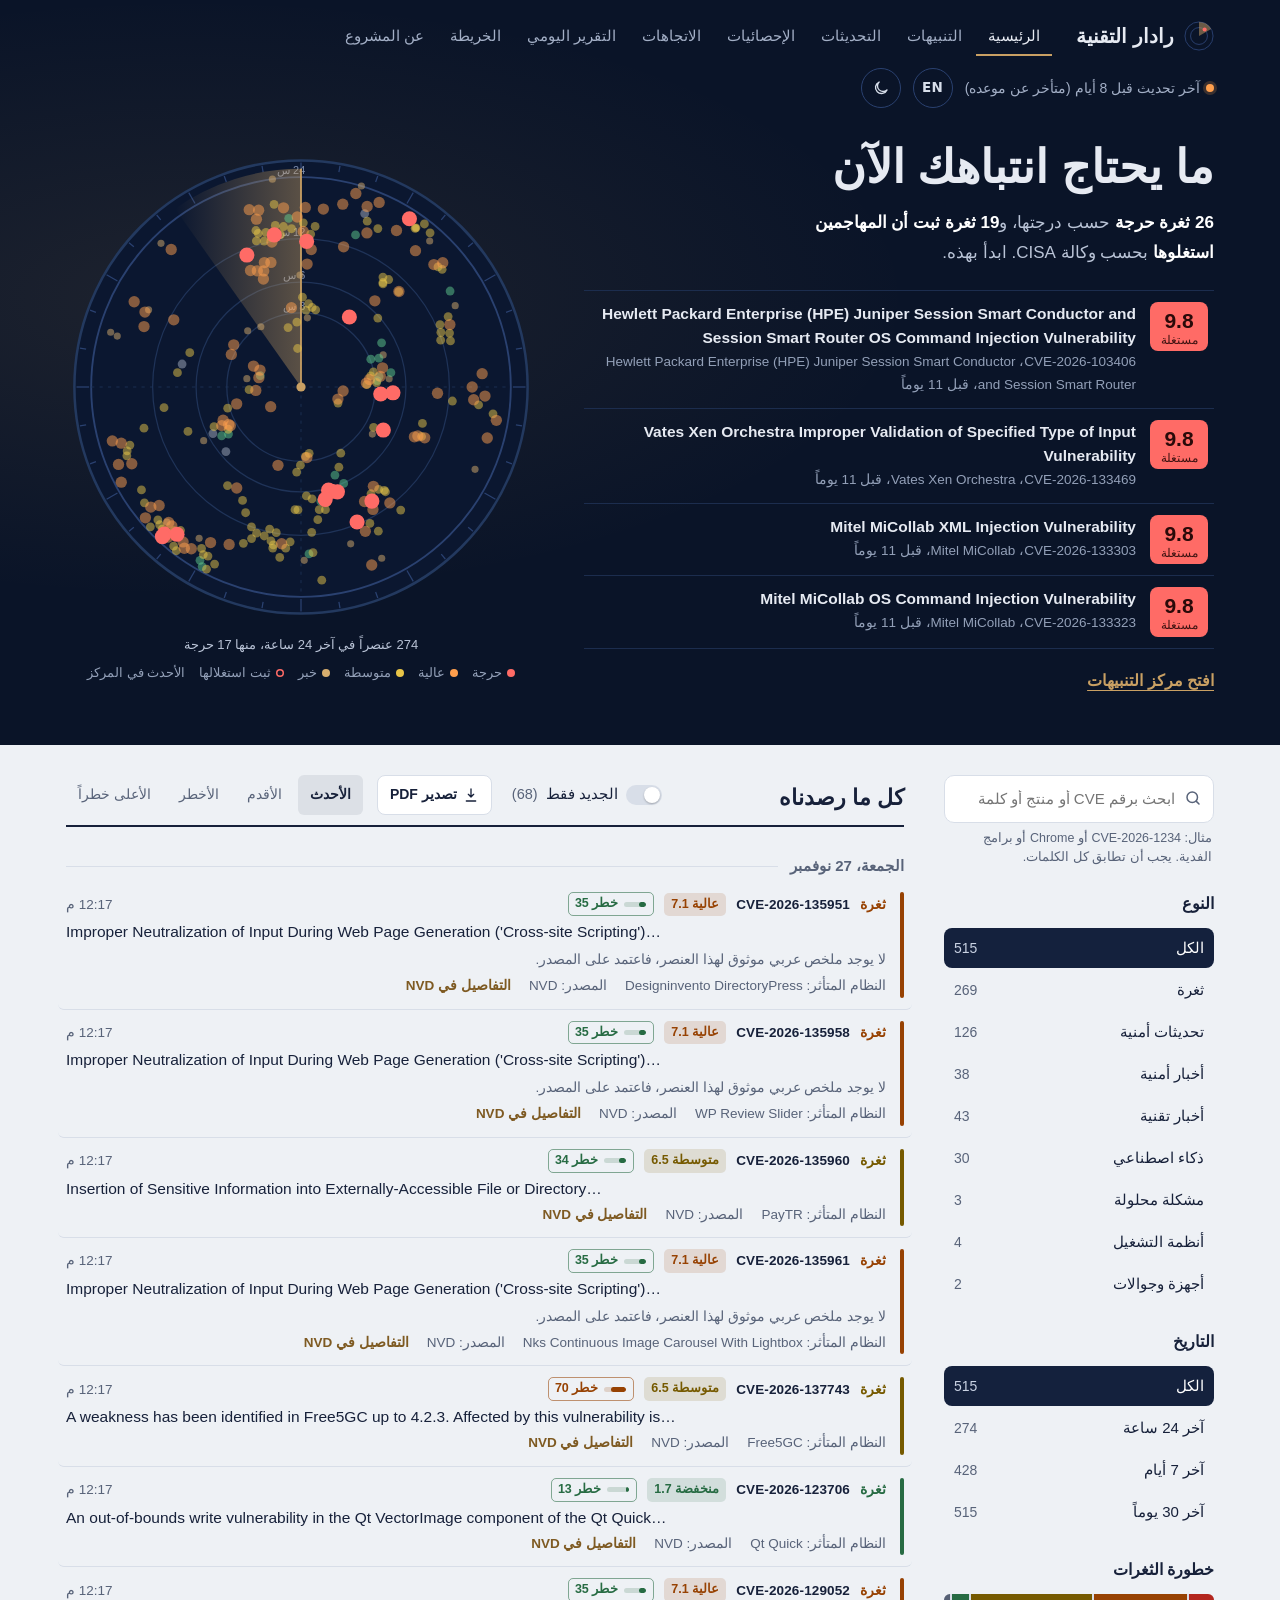
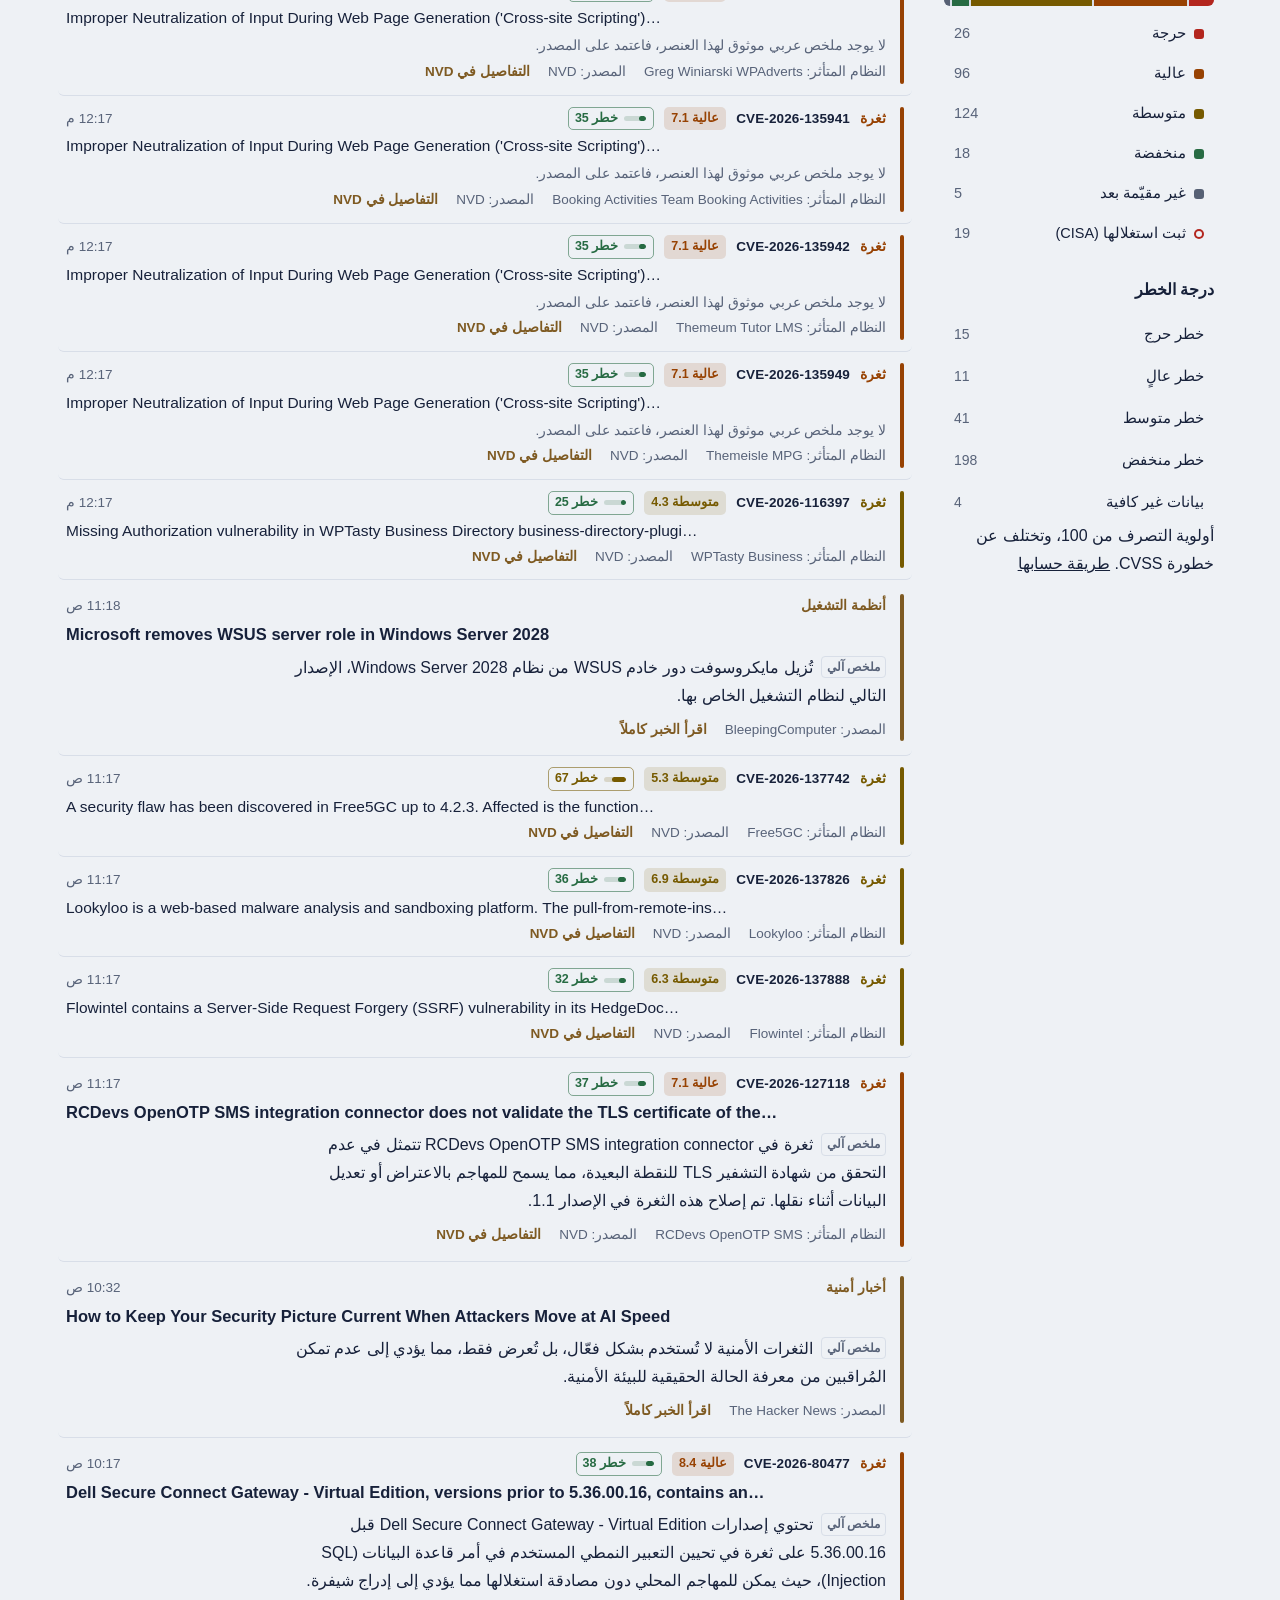
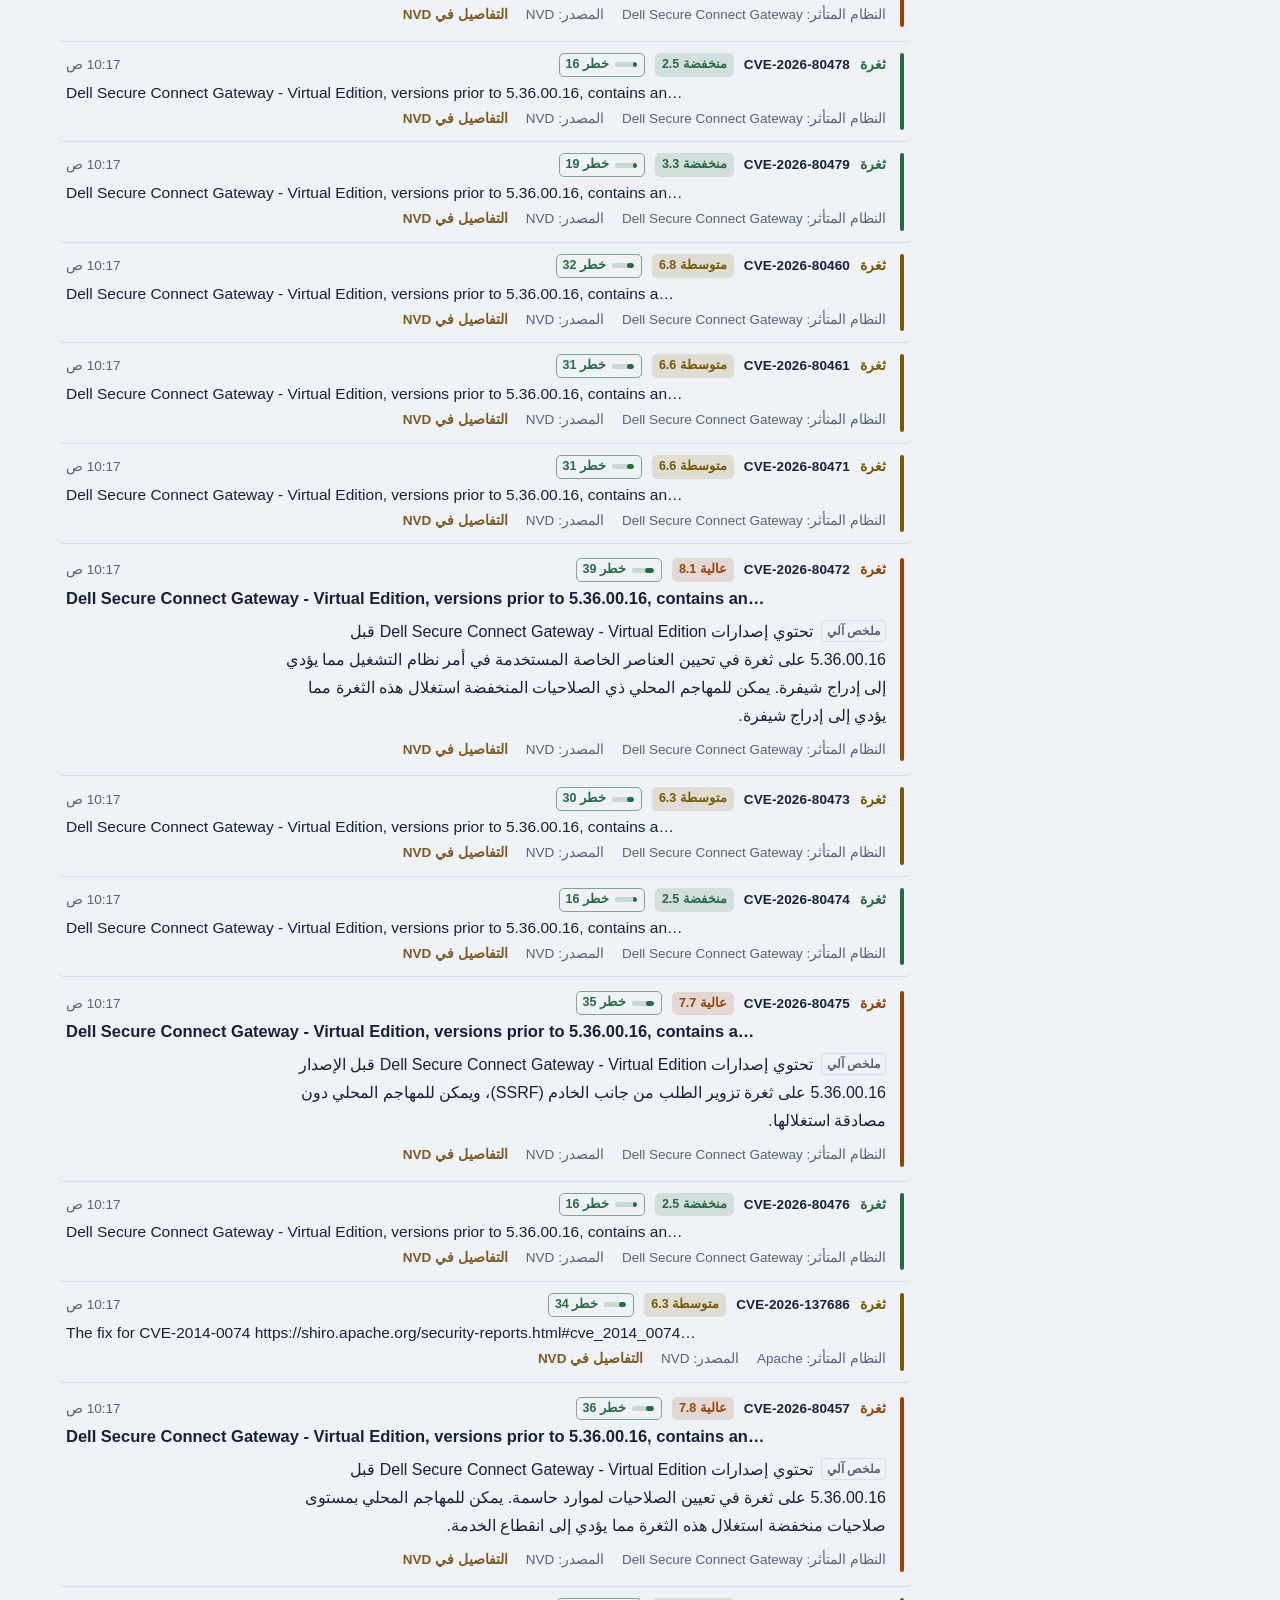
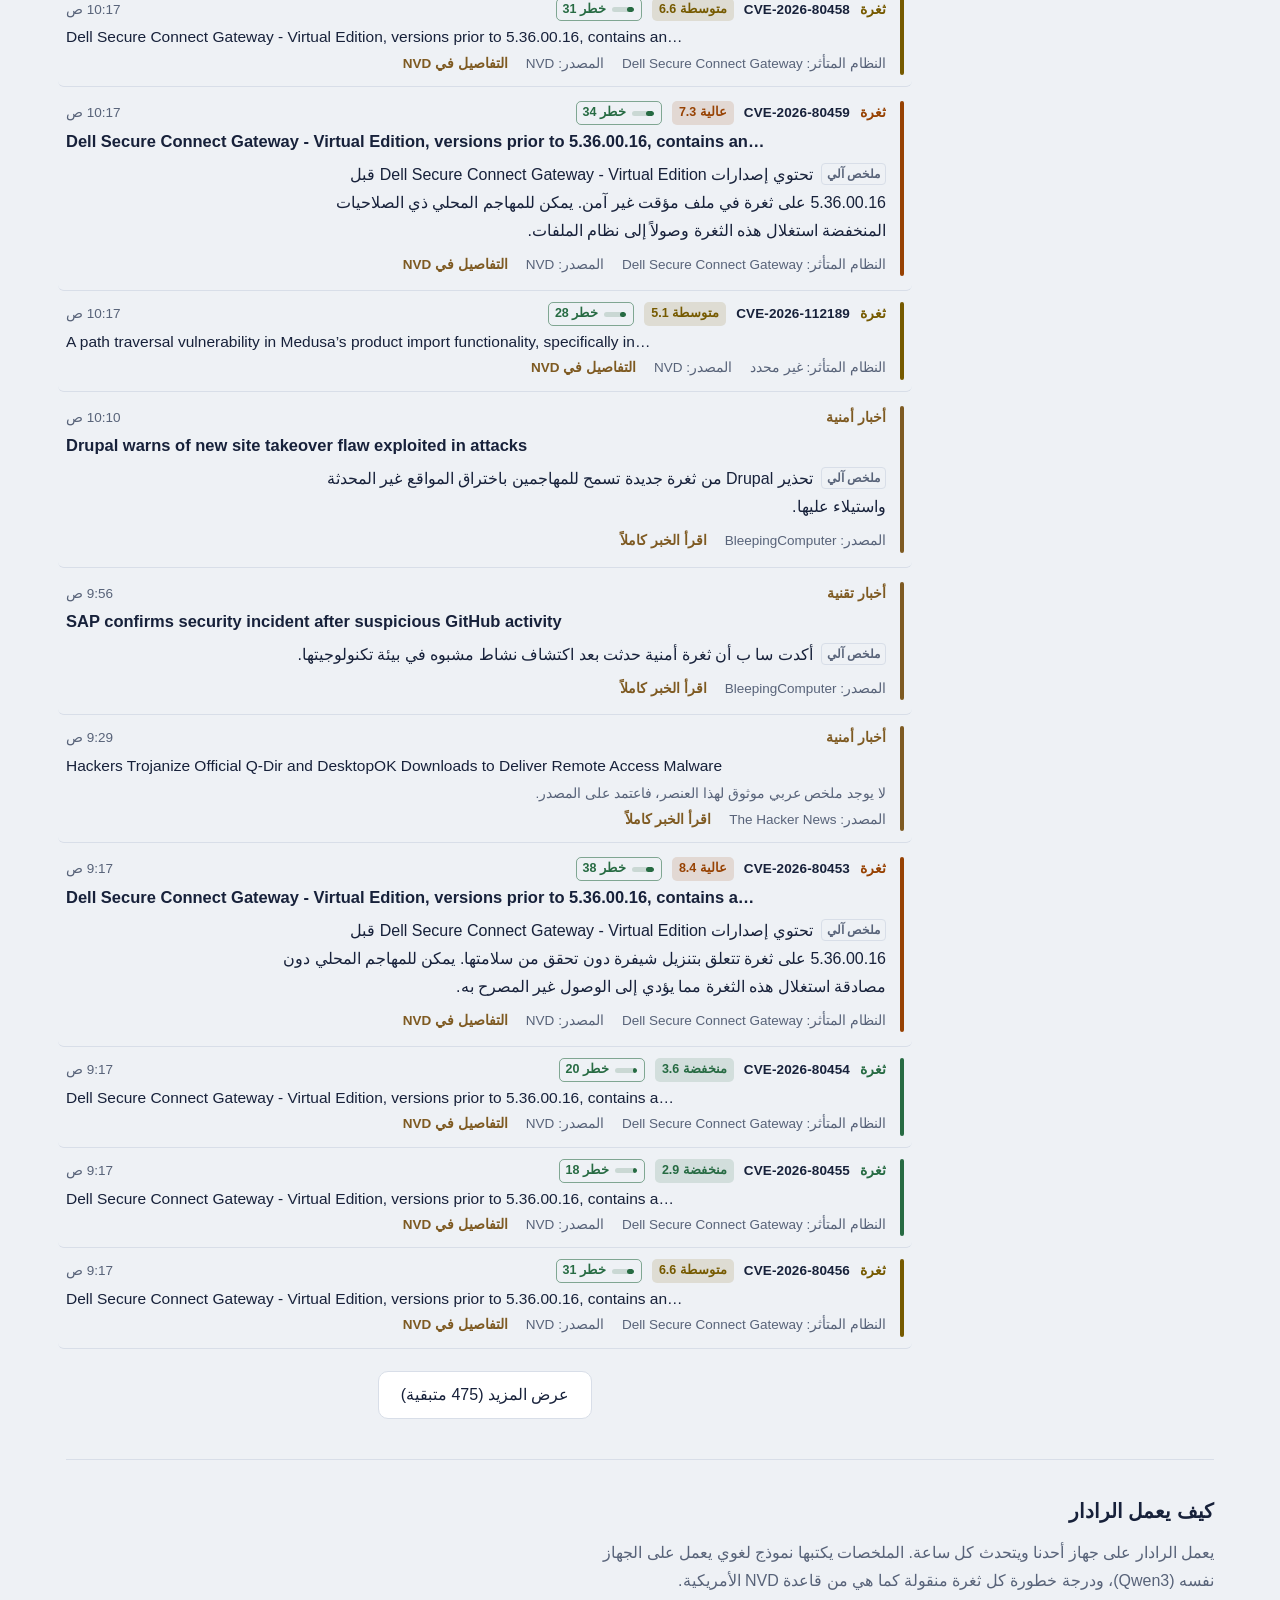
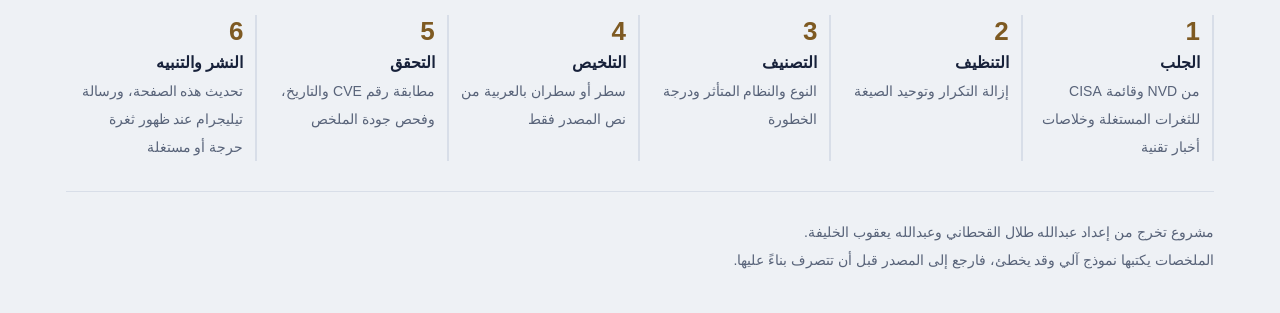
==== commit aa1f7091: "Threat map: countries only from explicit wording in the news, with evidence Pipeline exports map.jso" ====
--- a/site/index.html
+++ b/site/index.html
@@ -13,8 +13,8 @@
 <link rel="preconnect" href="https://fonts.googleapis.com">
 <link rel="preconnect" href="https://fonts.gstatic.com" crossorigin>
 <link href="https://fonts.googleapis.com/css2?family=IBM+Plex+Sans+Arabic:wght@400;500;600;700&family=Noto+Kufi+Arabic:wght@500;700;800&display=swap" rel="stylesheet">
-<link rel="stylesheet" href="assets/app.css?v=r5">
-<link rel="stylesheet" href="assets/home.css?v=r5">
+<link rel="stylesheet" href="assets/app.css?v=r6">
+<link rel="stylesheet" href="assets/home.css?v=r6">
 </head>
 <body>
 <a class="skip" href="#main" data-en="Skip to the feed">انتقل إلى الخلاصة</a>
@@ -32,6 +32,7 @@
         <a href="dashboard.html" data-en="Statistics">الإحصائيات</a>
         <a href="trends.html" data-en="Trends">الاتجاهات</a>
         <a href="report.html" data-en="Daily report">التقرير اليومي</a>
+        <a href="map.html" data-en="Threat map">الخريطة</a>
         <a href="about.html" data-en="About">عن المشروع</a>
       </nav>
       <div class="top-actions">
@@ -158,7 +159,7 @@
   </footer>
 </div>
 
-<script src="assets/core.js?v=r5"></script>
-<script src="assets/home.js?v=r5"></script>
+<script src="assets/core.js?v=r6"></script>
+<script src="assets/home.js?v=r6"></script>
 </body>
 </html>
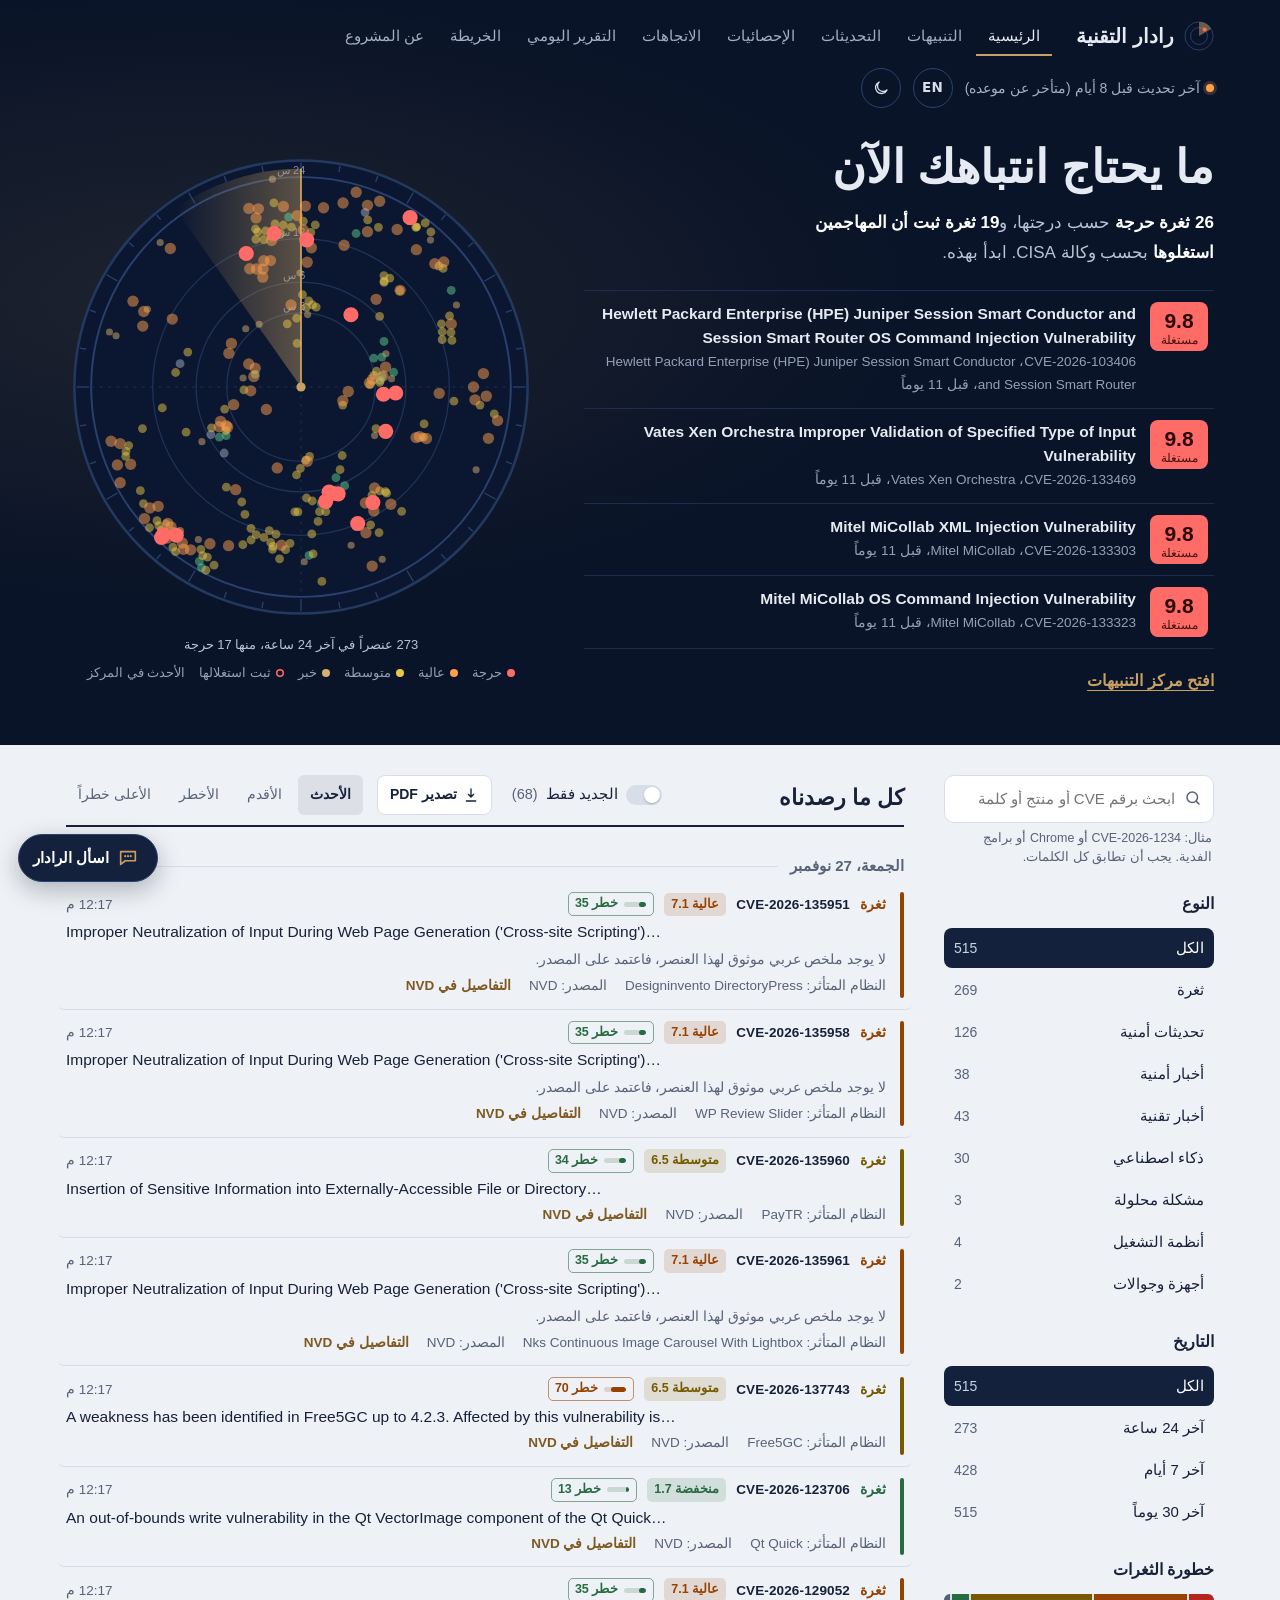
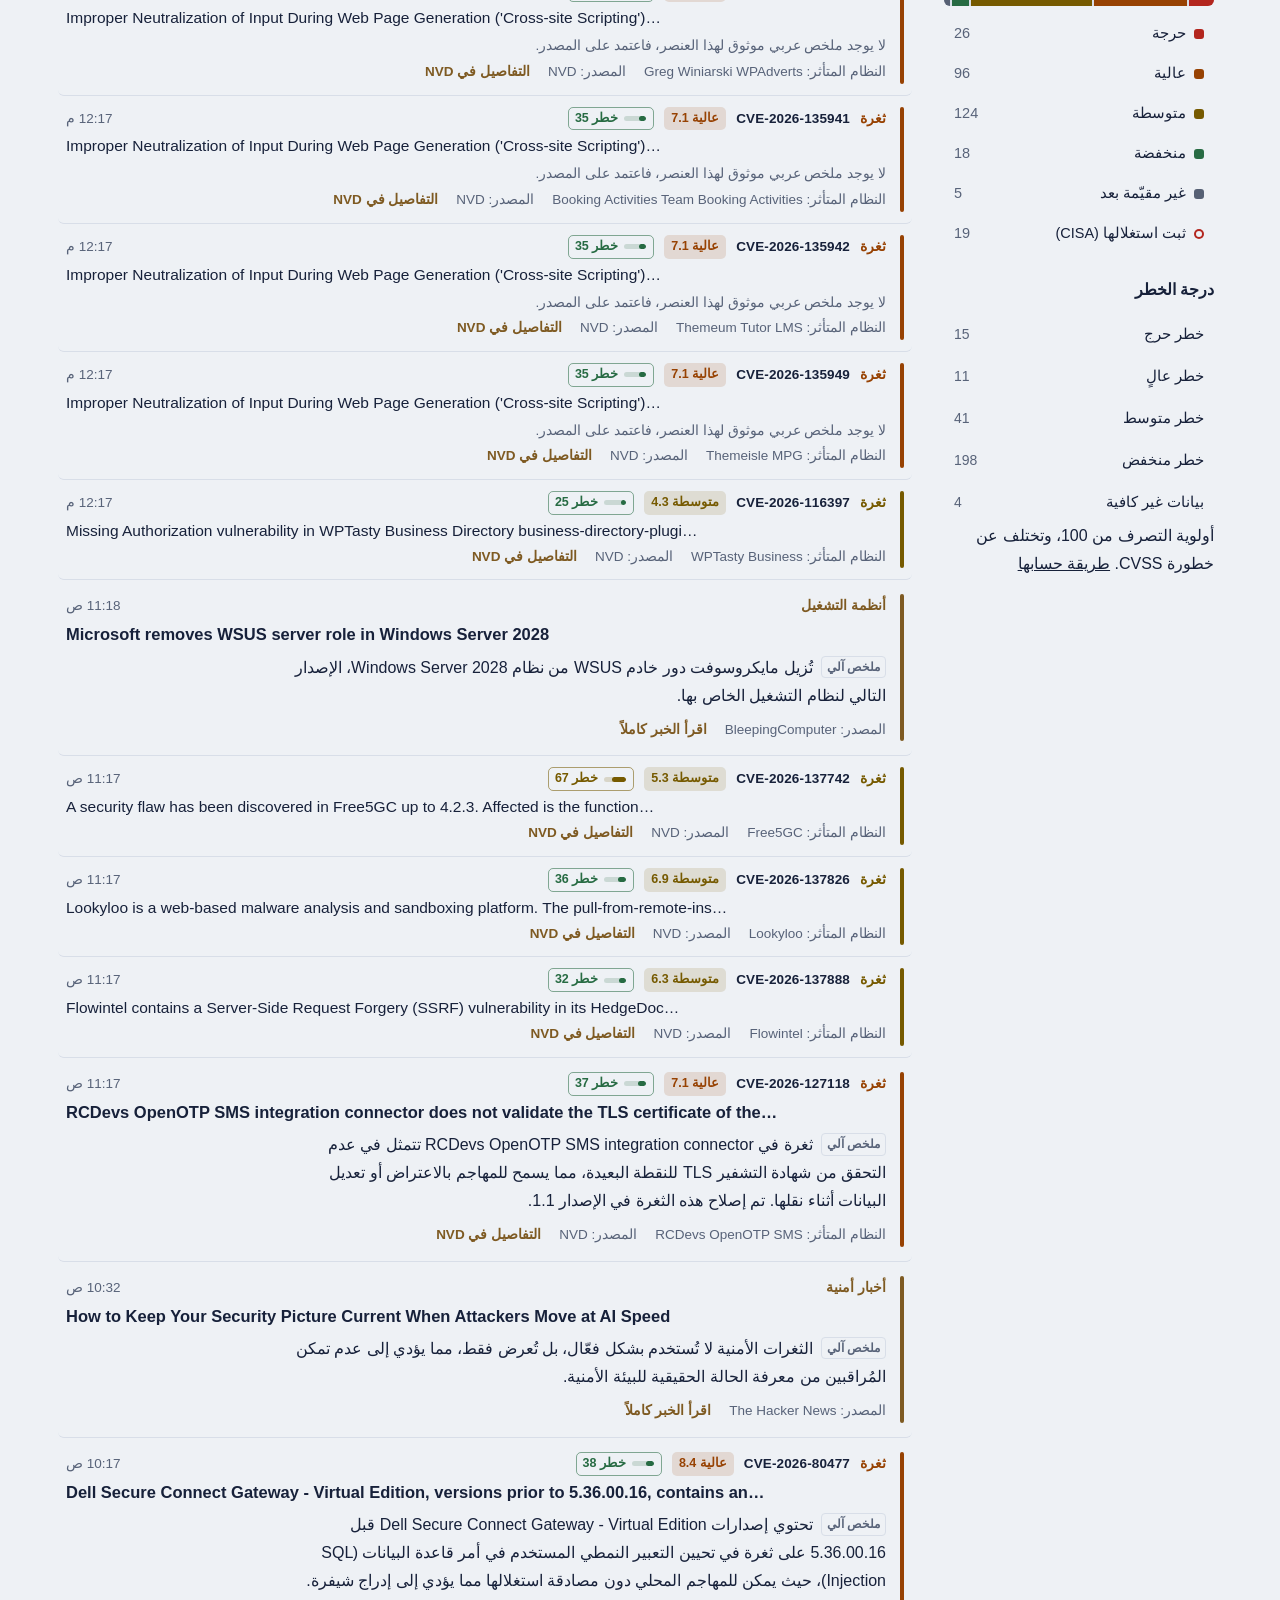
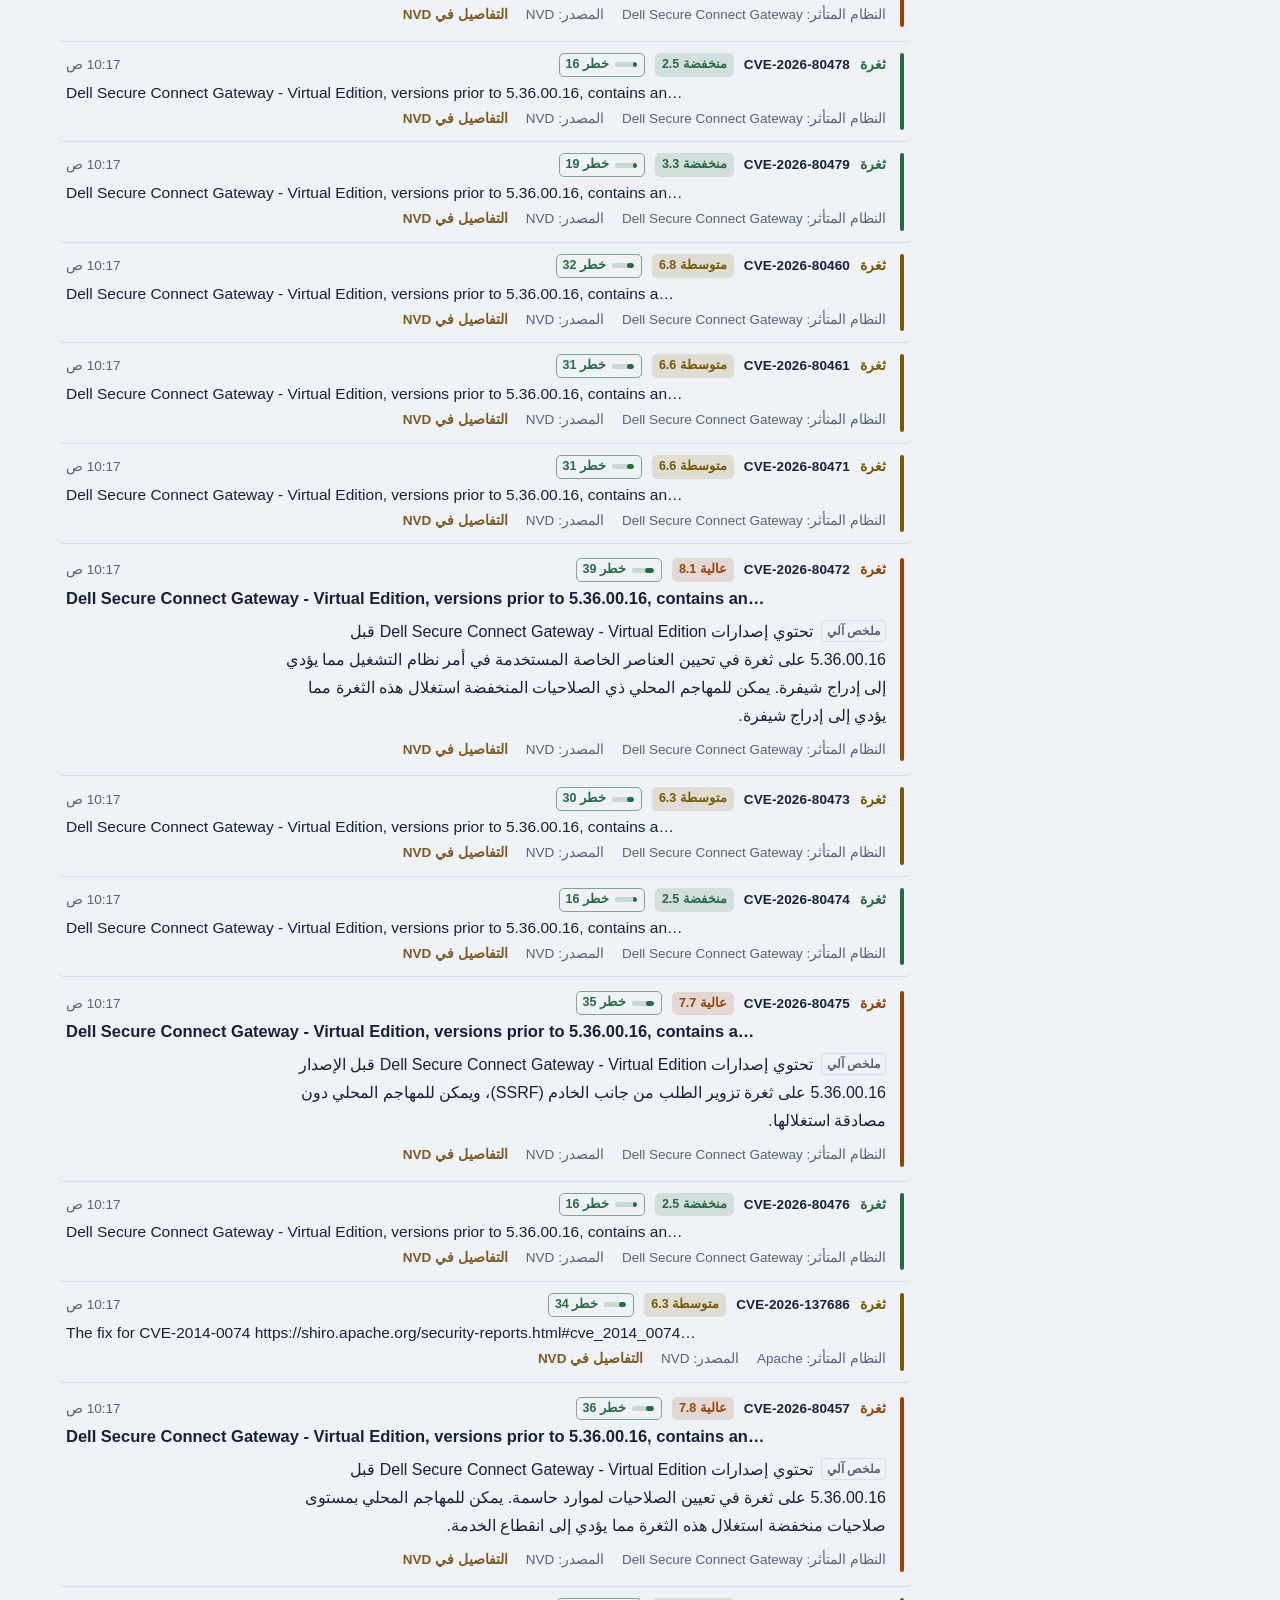
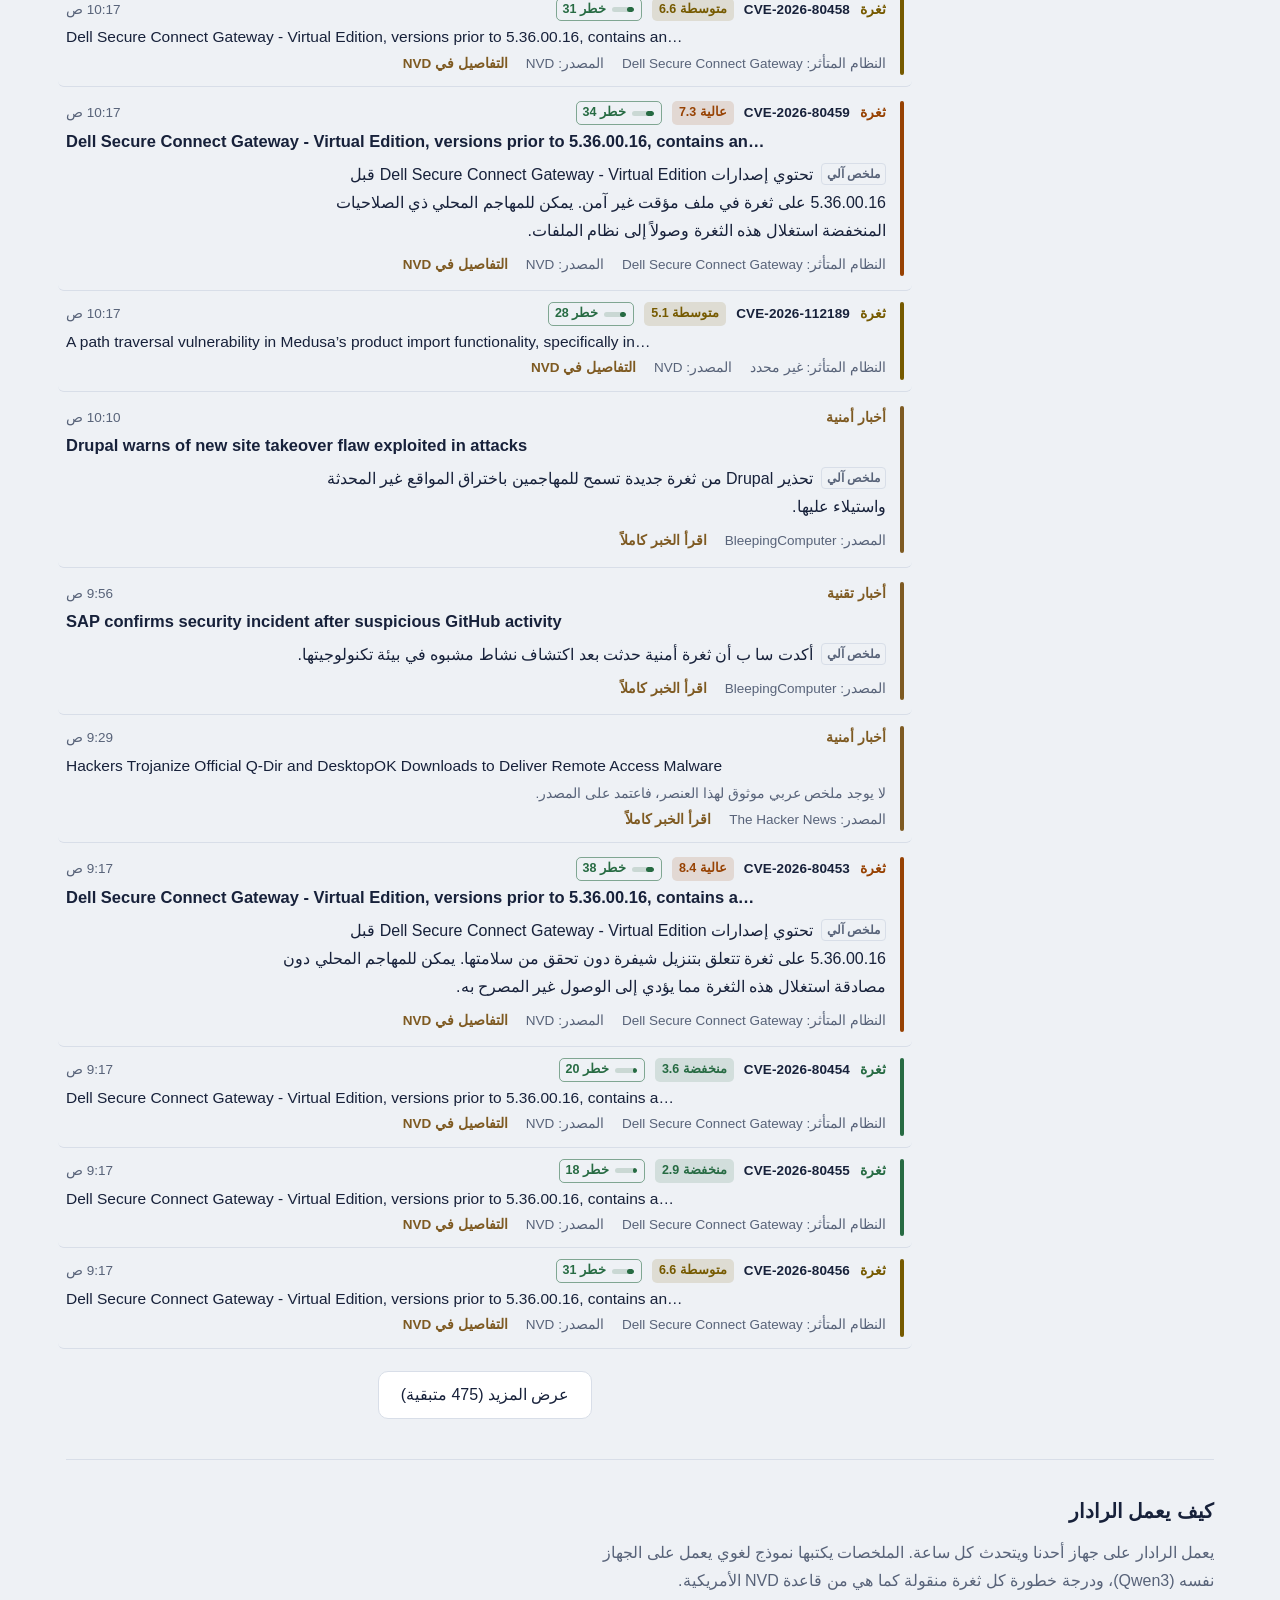
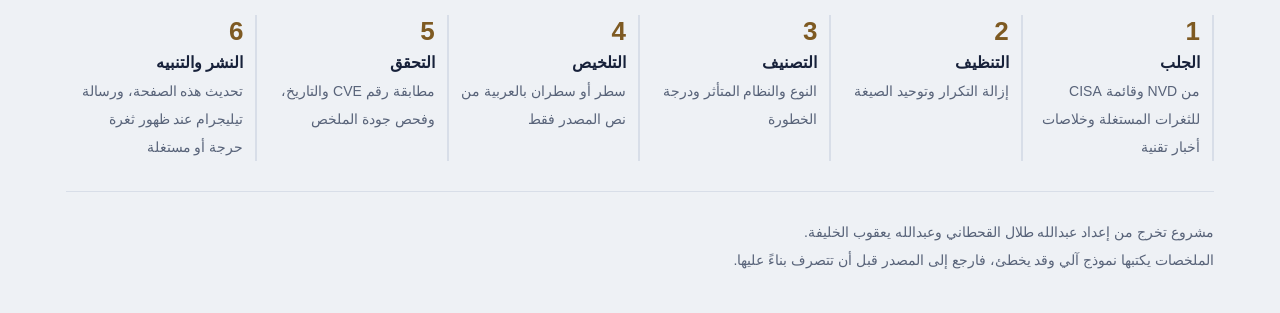
==== commit 1299fed1: "Radar assistant: answers from the radar's own data, with sources A floating 'Ask the radar' panel on" ====
--- a/site/index.html
+++ b/site/index.html
@@ -14,6 +14,7 @@
 <link rel="preconnect" href="https://fonts.gstatic.com" crossorigin>
 <link href="https://fonts.googleapis.com/css2?family=IBM+Plex+Sans+Arabic:wght@400;500;600;700&family=Noto+Kufi+Arabic:wght@500;700;800&display=swap" rel="stylesheet">
 <link rel="stylesheet" href="assets/app.css?v=r6">
+<link rel="stylesheet" href="assets/assistant.css?v=r7">
 <link rel="stylesheet" href="assets/home.css?v=r6">
 </head>
 <body>
@@ -161,5 +162,6 @@
 
 <script src="assets/core.js?v=r6"></script>
 <script src="assets/home.js?v=r6"></script>
+<script src="assets/assistant.js?v=r7"></script>
 </body>
 </html>
--- a/site/assets/assistant.css
+++ b/site/assets/assistant.css
@@ -0,0 +1,49 @@
+/* Tech Radar assistant: floating button + chat panel (start side in reading direction: bottom-left in Arabic) */
+.as-fab { position: fixed; z-index: 40; bottom: 18px; inset-inline-end: 18px; display: inline-flex; align-items: center; gap: 8px; min-height: 48px; padding: 0 18px 0 14px;
+  border: 1px solid #2A4170; border-radius: 999px; background: var(--navy); color: #fff; font: inherit; font-weight: 700; font-size: 15px; cursor: pointer;
+  box-shadow: 0 8px 24px rgba(10, 20, 40, .28); }
+.as-fab svg { color: var(--brass); }
+.as-fab:hover { border-color: var(--brass); }
+.as-open .as-fab { display: none; }
+.as-panel { position: fixed; z-index: 41; bottom: 18px; inset-inline-end: 18px; width: min(440px, calc(100vw - 24px)); height: min(640px, calc(100dvh - 36px));
+  display: flex; flex-direction: column; background: var(--surface); color: var(--text); border: 1px solid var(--line); border-radius: 14px; box-shadow: 0 18px 48px rgba(10, 20, 40, .35); overflow: hidden; }
+.as-panel[hidden] { display: none; }
+.as-head { display: flex; justify-content: space-between; align-items: flex-start; gap: 10px; padding: 12px 14px; background: var(--navy); color: #fff; border-bottom: 2px solid var(--brass); }
+.as-head h2 { font-family: var(--f-display); font-size: 17px; margin: 0; }
+.as-head p { margin: 2px 0 0; font-size: 12.5px; color: #C9D2E3; }
+.as-hb { display: flex; align-items: center; gap: 6px; flex: none; }
+.as-hb .icon-btn { color: #fff; border-color: #2A4170; }
+.as-clear { background: none; border: 1px solid #2A4170; color: #E6EAF2; border-radius: 8px; padding: 4px 10px; min-height: 36px; font: inherit; font-size: 13px; cursor: pointer; }
+.as-clear:hover { border-color: var(--brass); }
+.as-log { flex: 1; overflow-y: auto; padding: 12px 14px; display: flex; flex-direction: column; gap: 10px; }
+.as-msg { max-width: 92%; padding: 9px 12px; border-radius: 12px; font-size: 14.5px; line-height: 1.7; }
+.as-msg p { margin: 0 0 6px; }
+.as-msg p:last-child { margin-bottom: 0; }
+.as-msg.user { align-self: flex-end; background: color-mix(in srgb, var(--brass) 22%, var(--surface)); border: 1px solid color-mix(in srgb, var(--brass) 45%, transparent); }
+.as-msg.bot { align-self: flex-start; background: color-mix(in srgb, var(--text) 4%, var(--surface)); border: 1px solid var(--line); }
+.as-msg h4 { margin: 10px 0 4px; font-size: 13.5px; color: var(--muted); }
+.as-items { list-style: none; margin: 4px 0 8px; padding: 0; display: grid; gap: 8px; }
+.as-items li { border-inline-start: 3px solid var(--brass); padding-inline-start: 8px; }
+.as-items a { font-weight: 600; text-decoration: none; overflow-wrap: anywhere; }
+.as-items a:hover { text-decoration: underline; }
+.as-items small { display: block; color: var(--muted); font-size: 12.5px; }
+.as-sub { display: block; font-size: 13px; color: var(--text); margin-top: 2px; }
+.as-sub b { font-weight: 600; color: var(--muted); font-size: 12px; }
+.as-tag { display: inline-block; font-size: 11.5px; font-weight: 700; color: var(--accent); margin-bottom: 2px; }
+.as-gen, .as-quote { border: 1px dashed var(--line); border-radius: 8px; padding: 6px 10px; margin: 4px 0 8px; }
+.as-quote p { font-size: 13.5px; color: var(--muted); }
+.as-src { font-size: 12.5px; color: var(--muted); border-top: 1px solid var(--line); padding-top: 6px; margin-top: 6px !important; }
+.as-sugg { display: flex; gap: 6px; overflow-x: auto; padding: 8px 14px 4px; scrollbar-width: thin; }
+.as-sugg button { flex: none; background: none; border: 1px solid var(--line); border-radius: 999px; padding: 4px 12px; min-height: 36px; font: inherit; font-size: 13px; color: var(--text); cursor: pointer; white-space: nowrap; }
+.as-sugg button:hover { border-color: var(--brass); background: var(--hover); }
+.as-form { display: flex; gap: 8px; padding: 10px 14px 14px; }
+.as-form input { flex: 1; min-width: 0; font: inherit; font-size: 15px; color: var(--text); background: var(--bg); border: 1px solid var(--line); border-radius: 10px; padding: 8px 12px; min-height: 44px; }
+.as-form .btn { min-height: 44px; }
+.as-dots { display: inline-block; width: 36px; height: 10px; background: radial-gradient(circle, var(--muted) 3px, transparent 4px) 0 50% / 12px 10px repeat-x; animation: as-blink 1s steps(3) infinite; }
+@keyframes as-blink { 0% { width: 12px; } 100% { width: 36px; } }
+@media (max-width: 520px) {
+  .as-panel { inset: 0; width: 100%; height: 100dvh; border-radius: 0; bottom: 0; }
+  .as-fab span { display: none; }
+  .as-fab { padding: 0 14px; }
+}
+@media print { .as-fab, .as-panel { display: none !important; } }
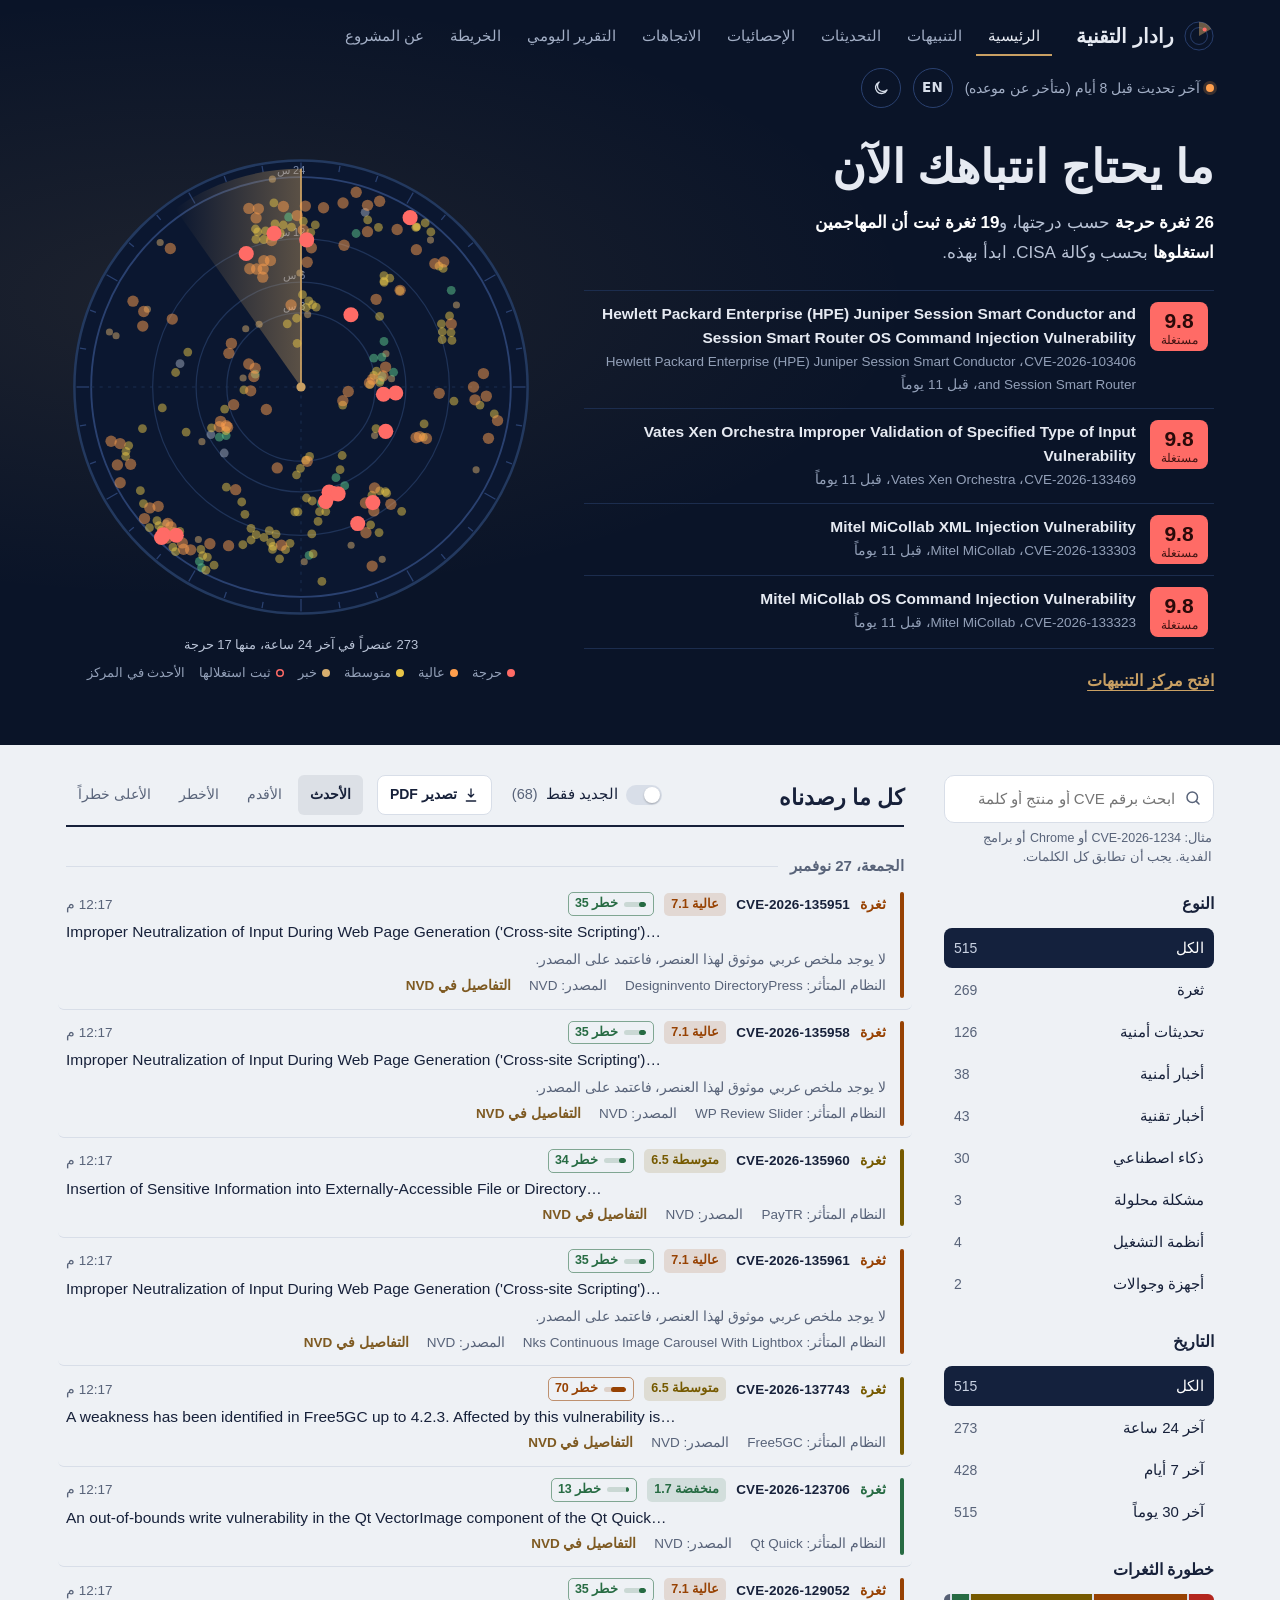
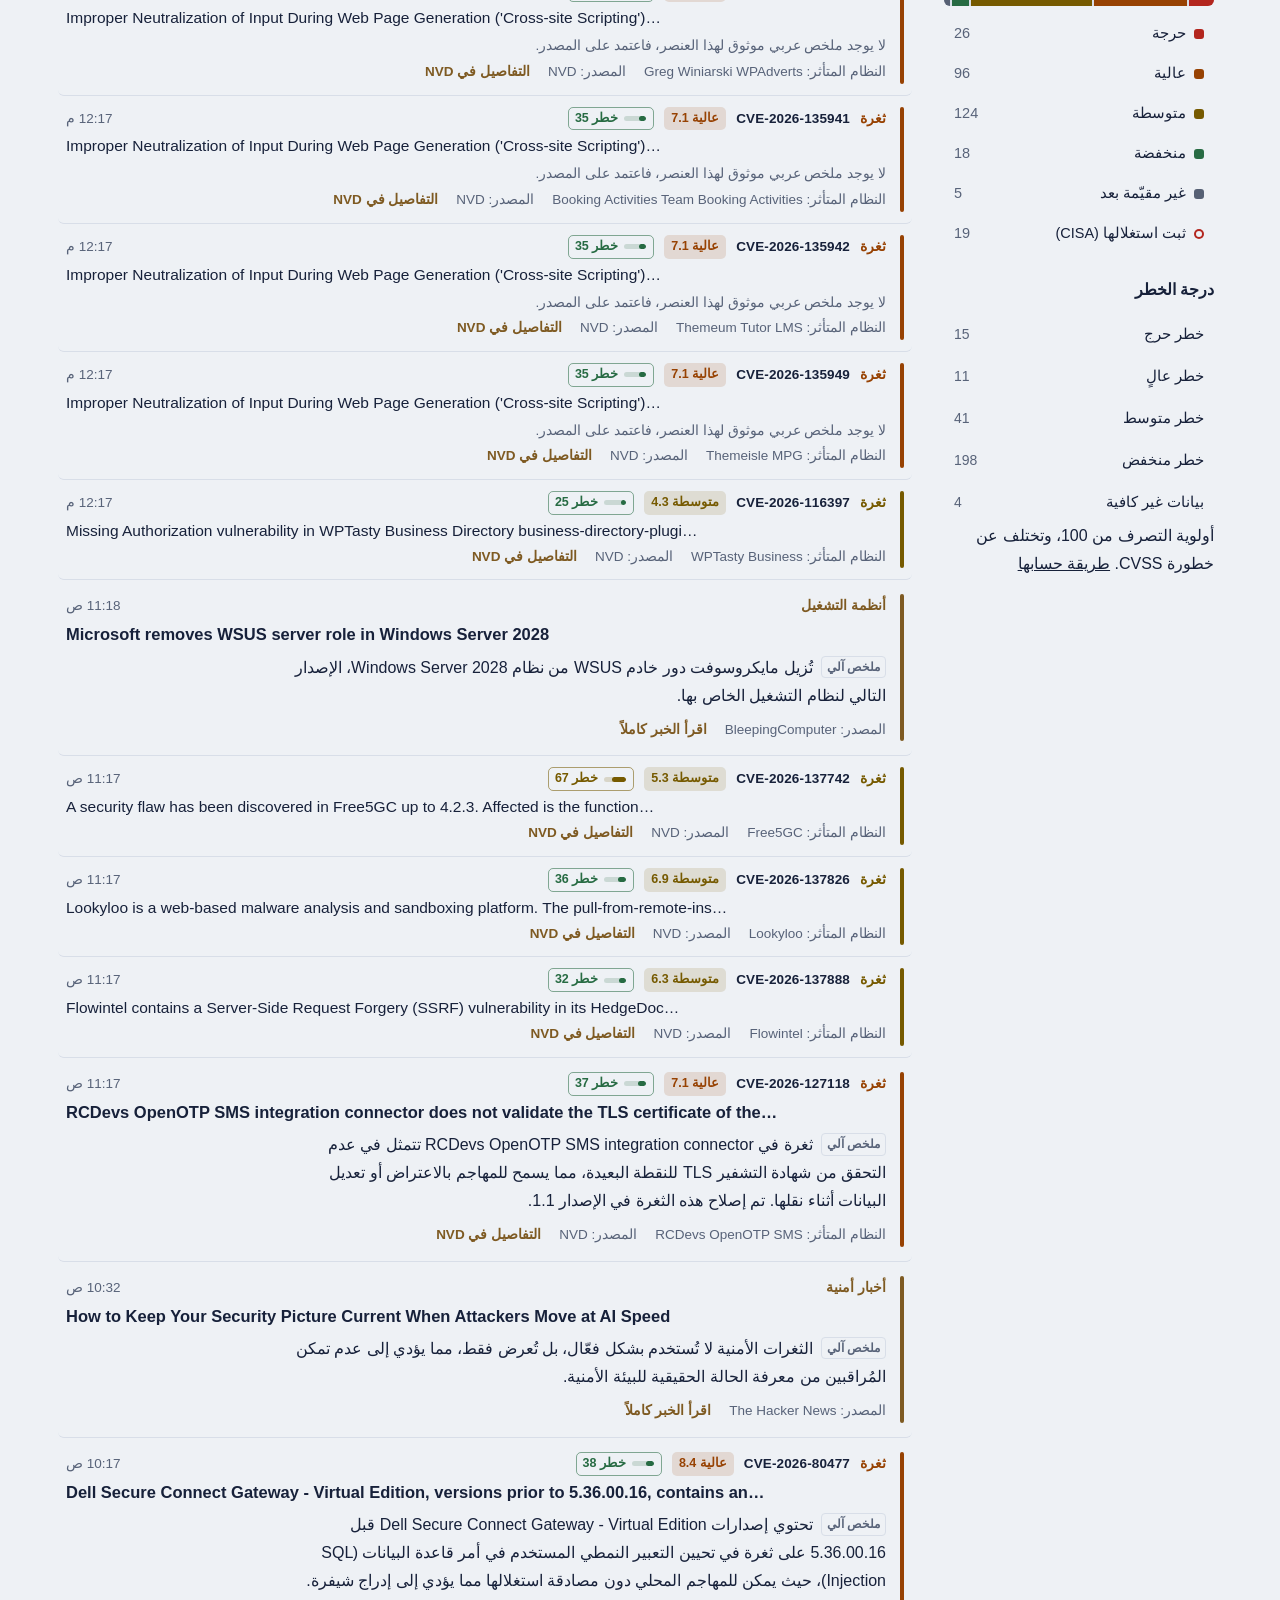
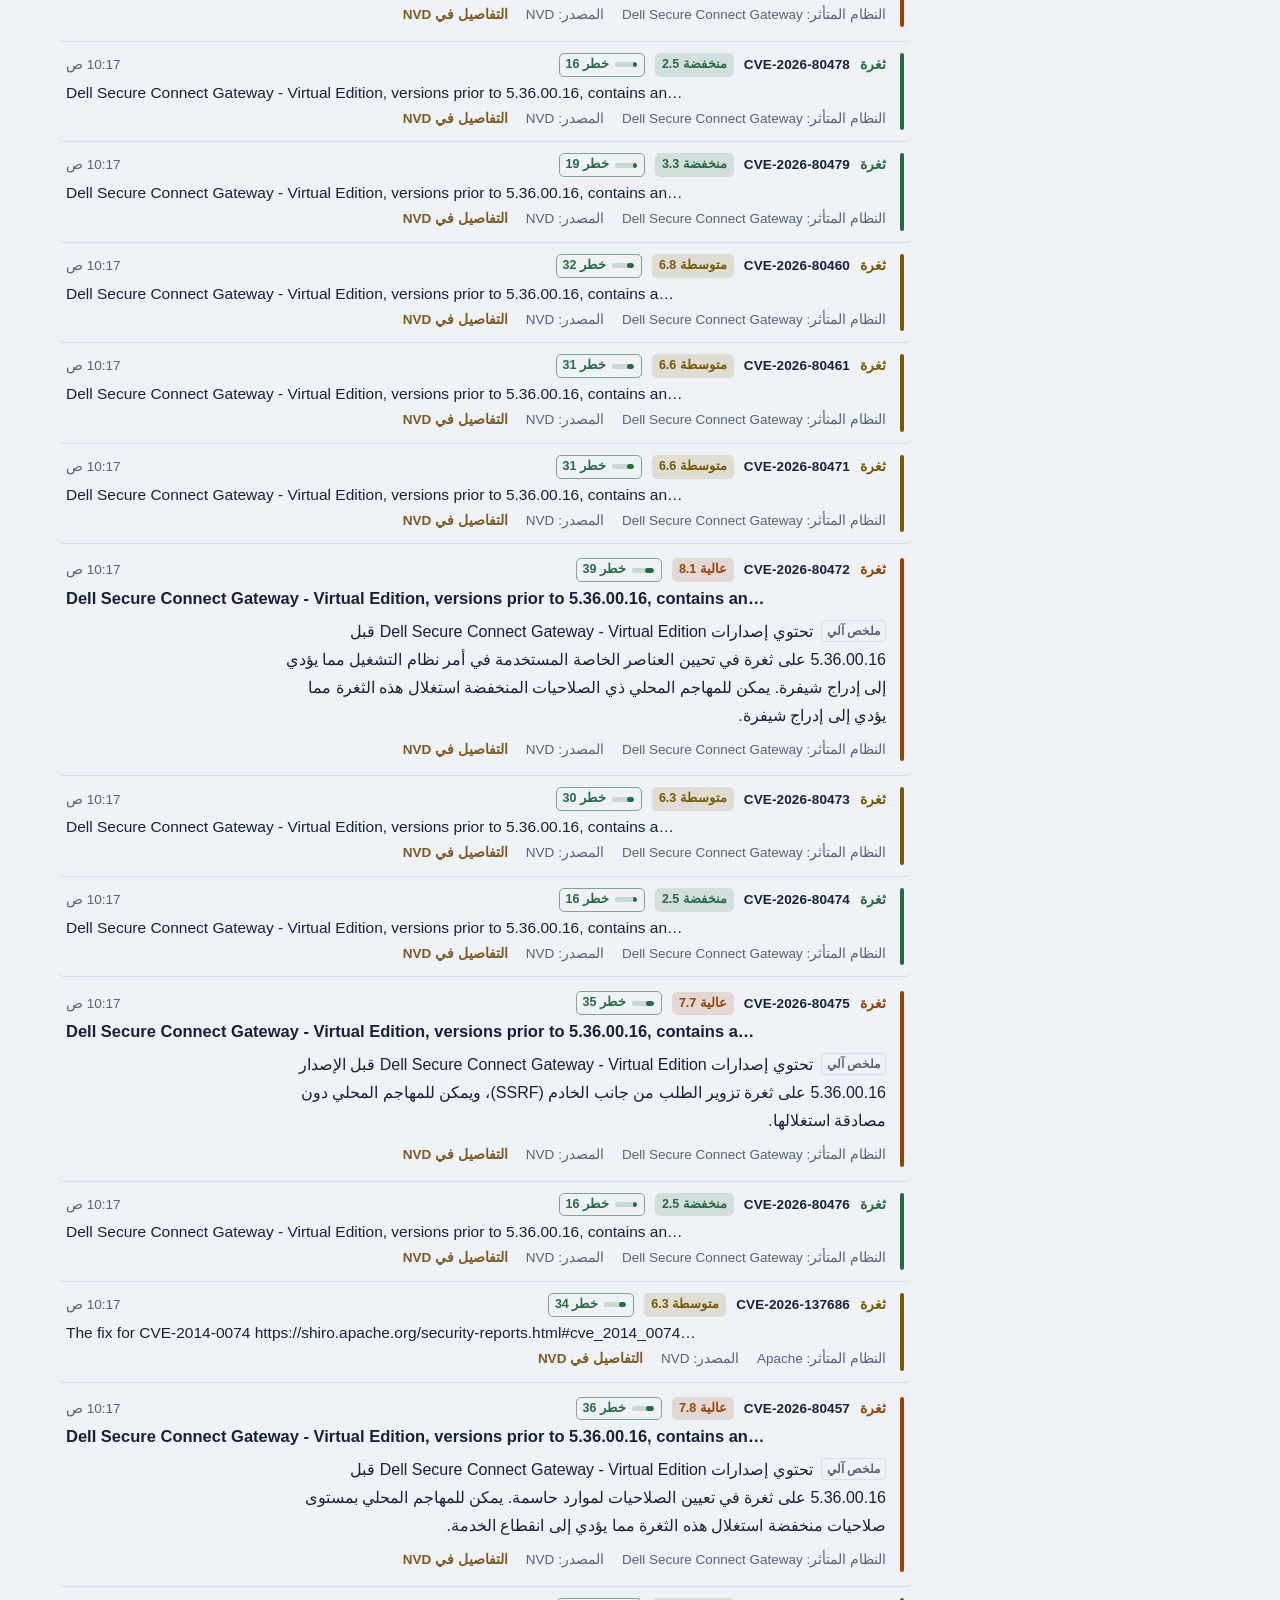
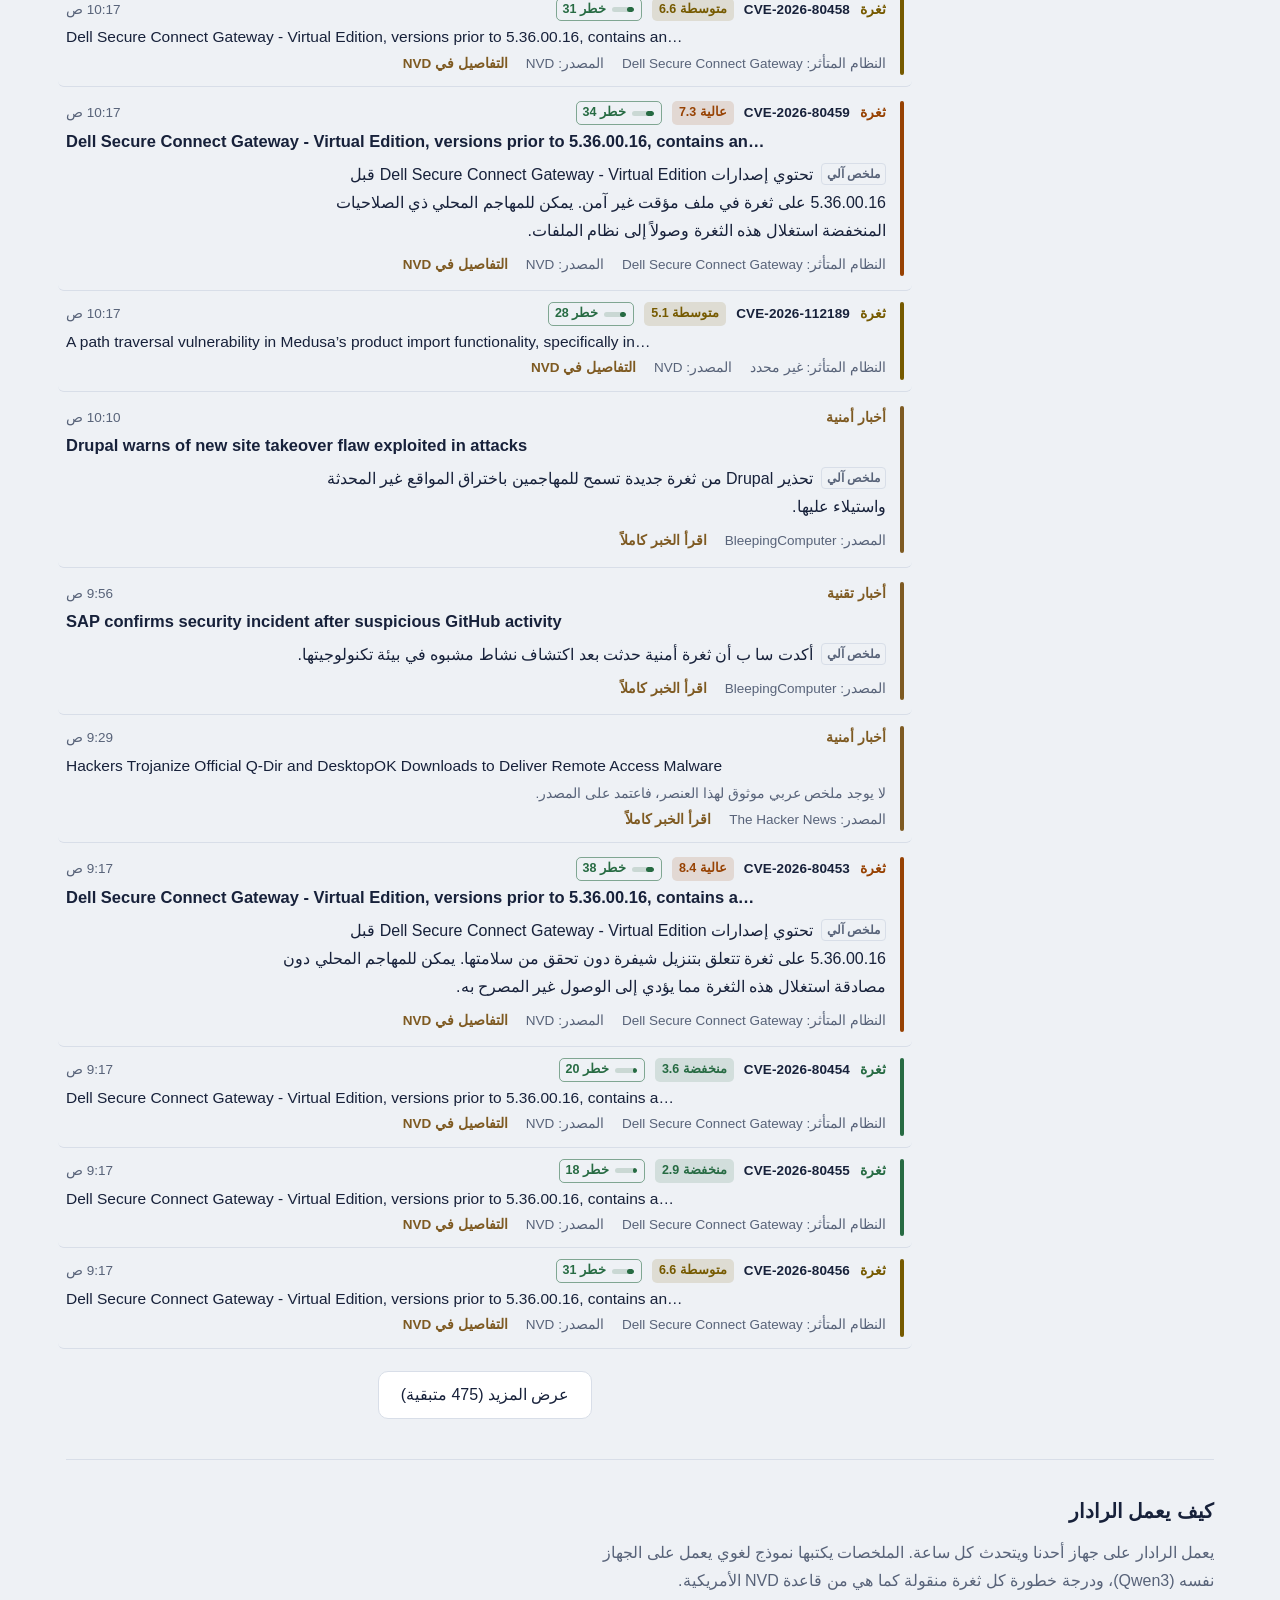
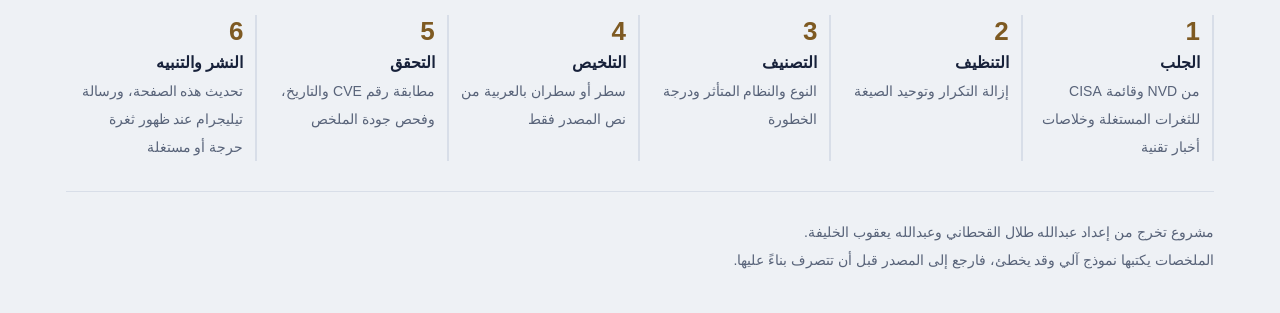
==== commit 266a78df: "Remove the radar assistant (owner's decision) The floating 'Ask the radar' panel is removed from eve" ====
--- a/site/index.html
+++ b/site/index.html
@@ -14,7 +14,6 @@
 <link rel="preconnect" href="https://fonts.gstatic.com" crossorigin>
 <link href="https://fonts.googleapis.com/css2?family=IBM+Plex+Sans+Arabic:wght@400;500;600;700&family=Noto+Kufi+Arabic:wght@500;700;800&display=swap" rel="stylesheet">
 <link rel="stylesheet" href="assets/app.css?v=r6">
-<link rel="stylesheet" href="assets/assistant.css?v=r7">
 <link rel="stylesheet" href="assets/home.css?v=r6">
 </head>
 <body>
@@ -162,6 +161,5 @@
 
 <script src="assets/core.js?v=r6"></script>
 <script src="assets/home.js?v=r6"></script>
-<script src="assets/assistant.js?v=r7"></script>
 </body>
 </html>
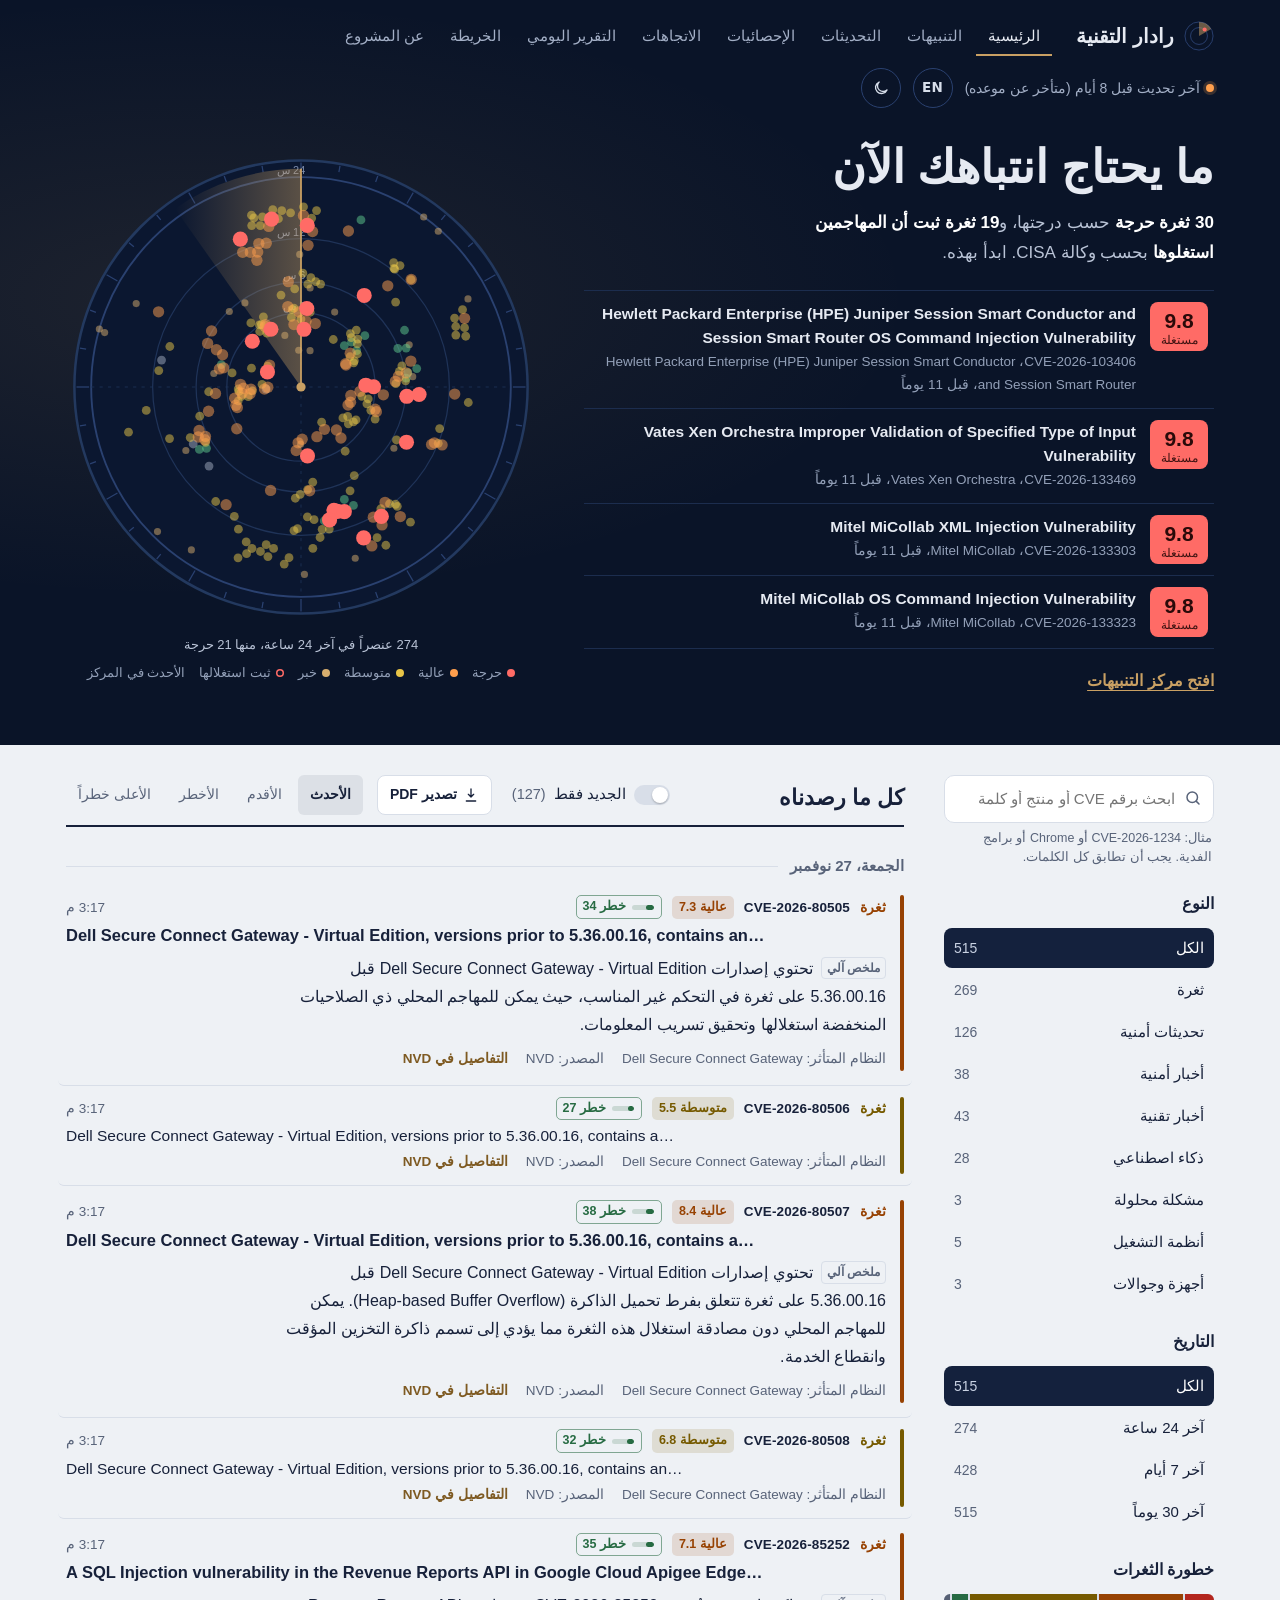
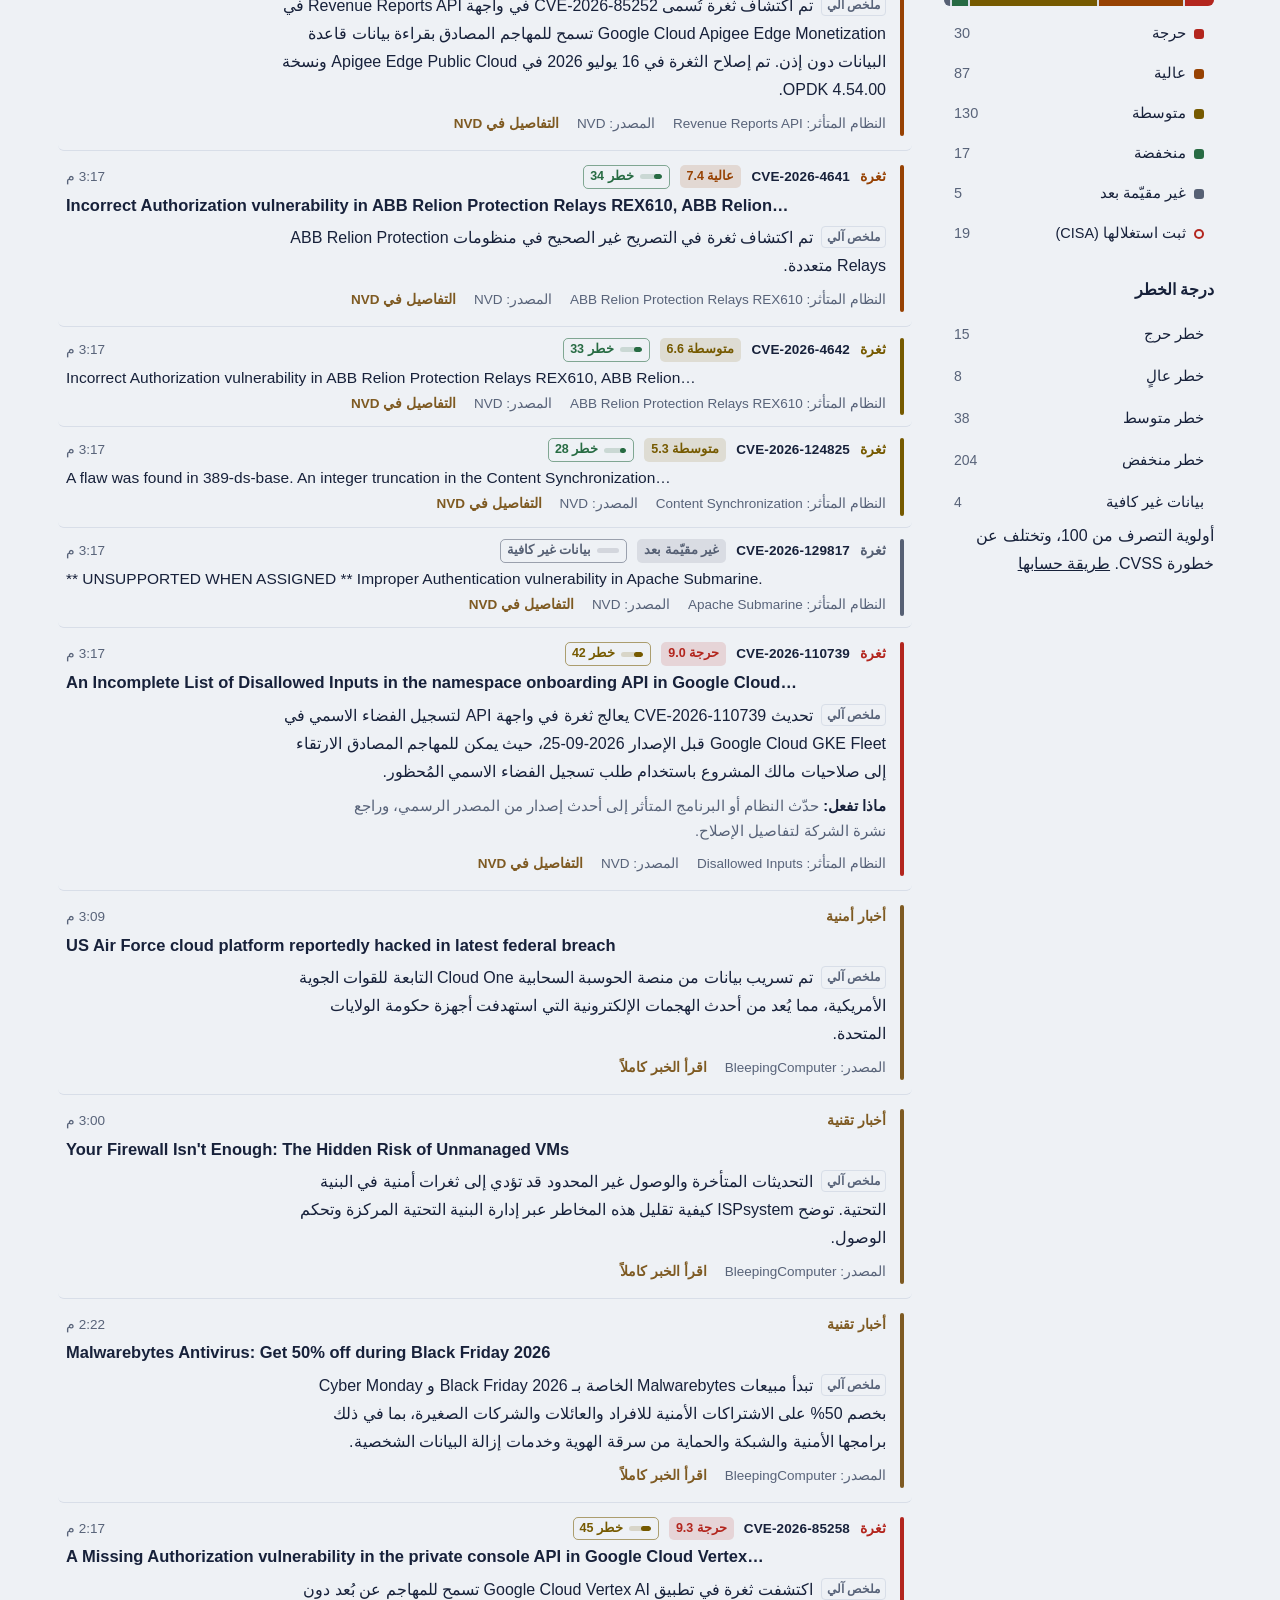
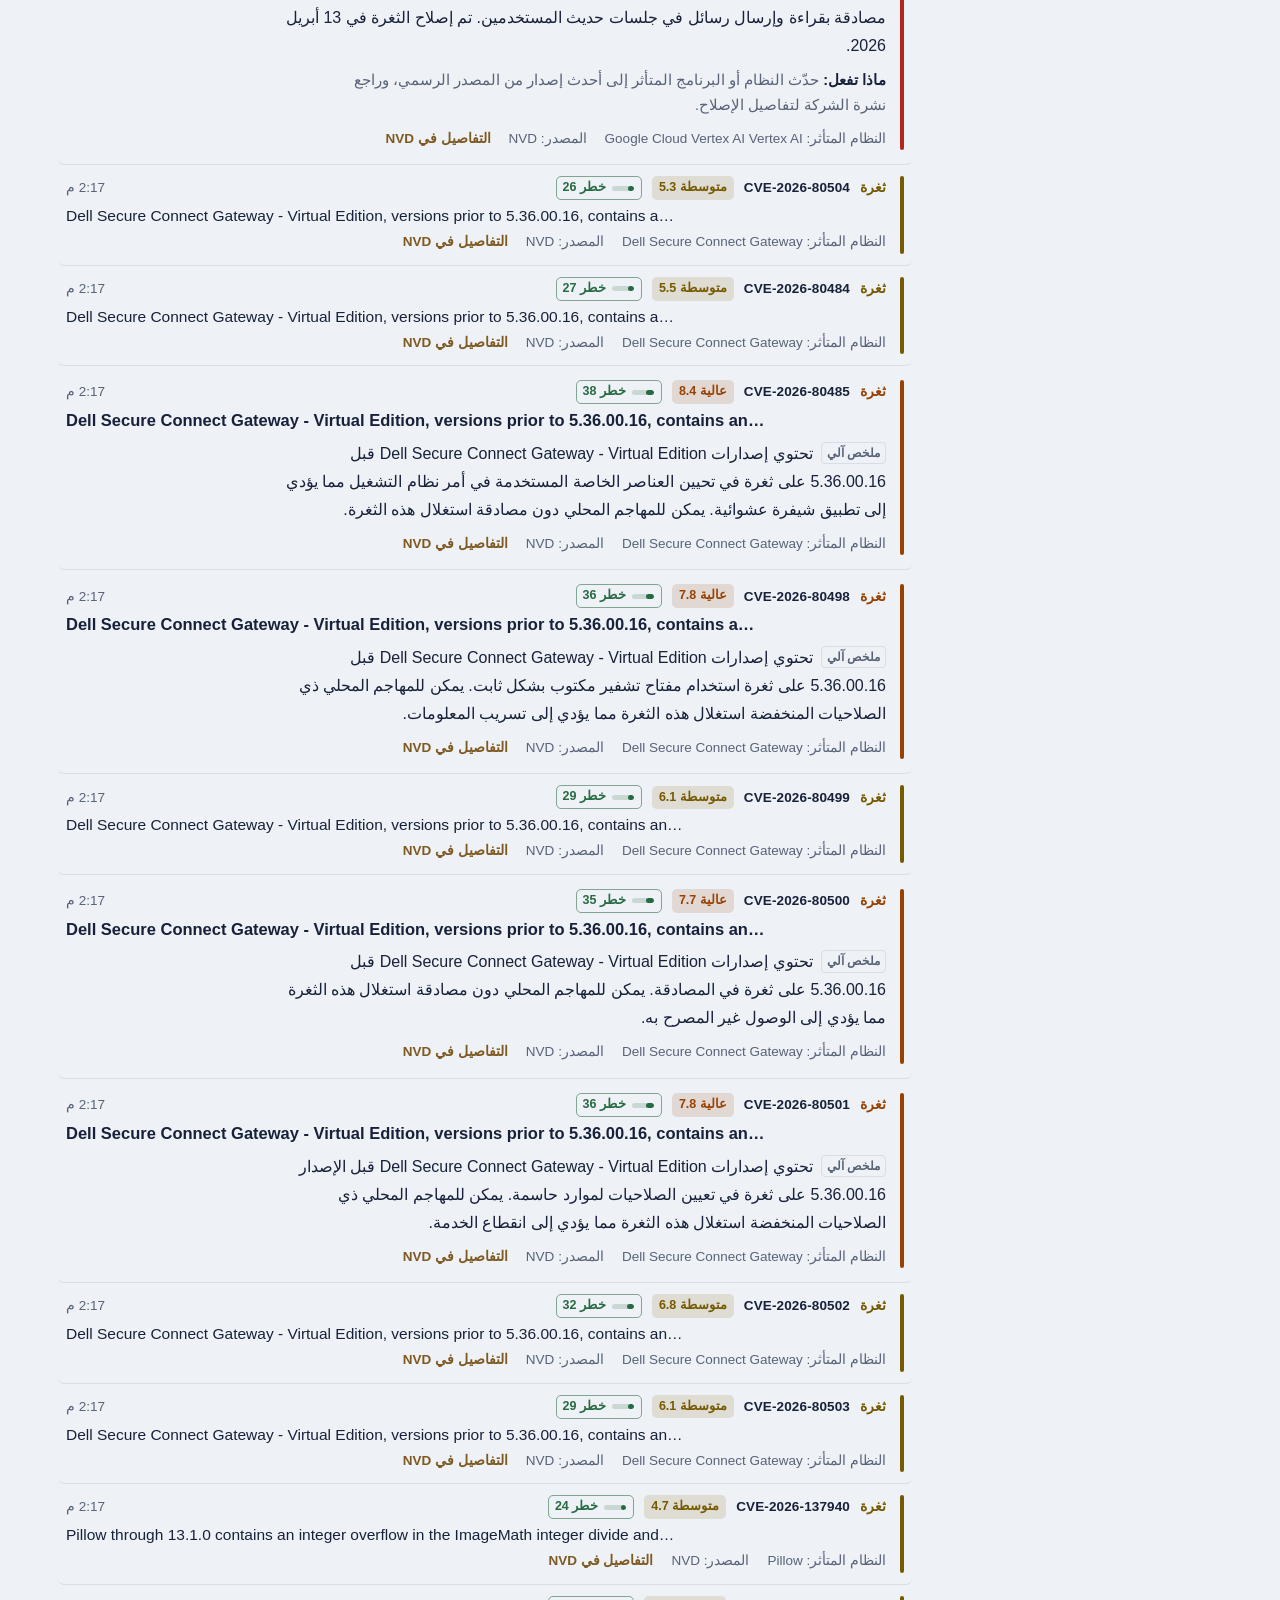
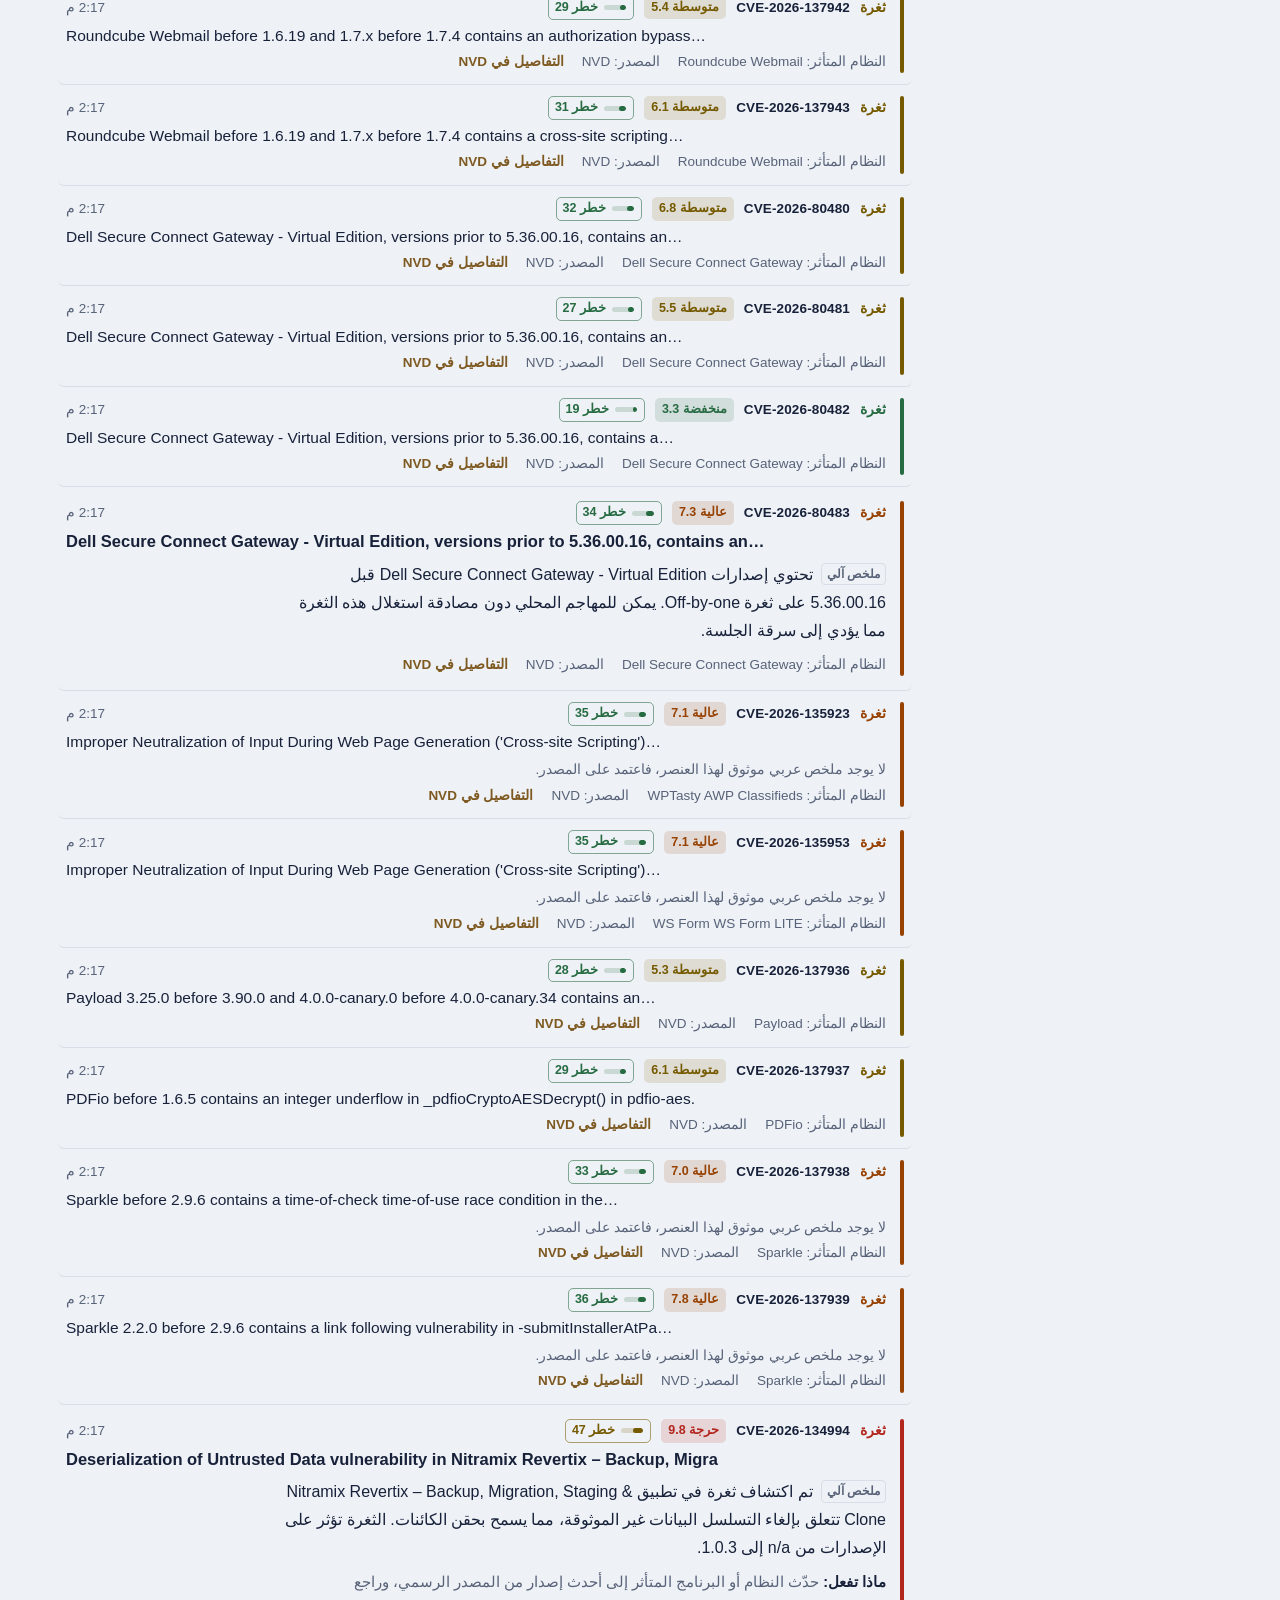
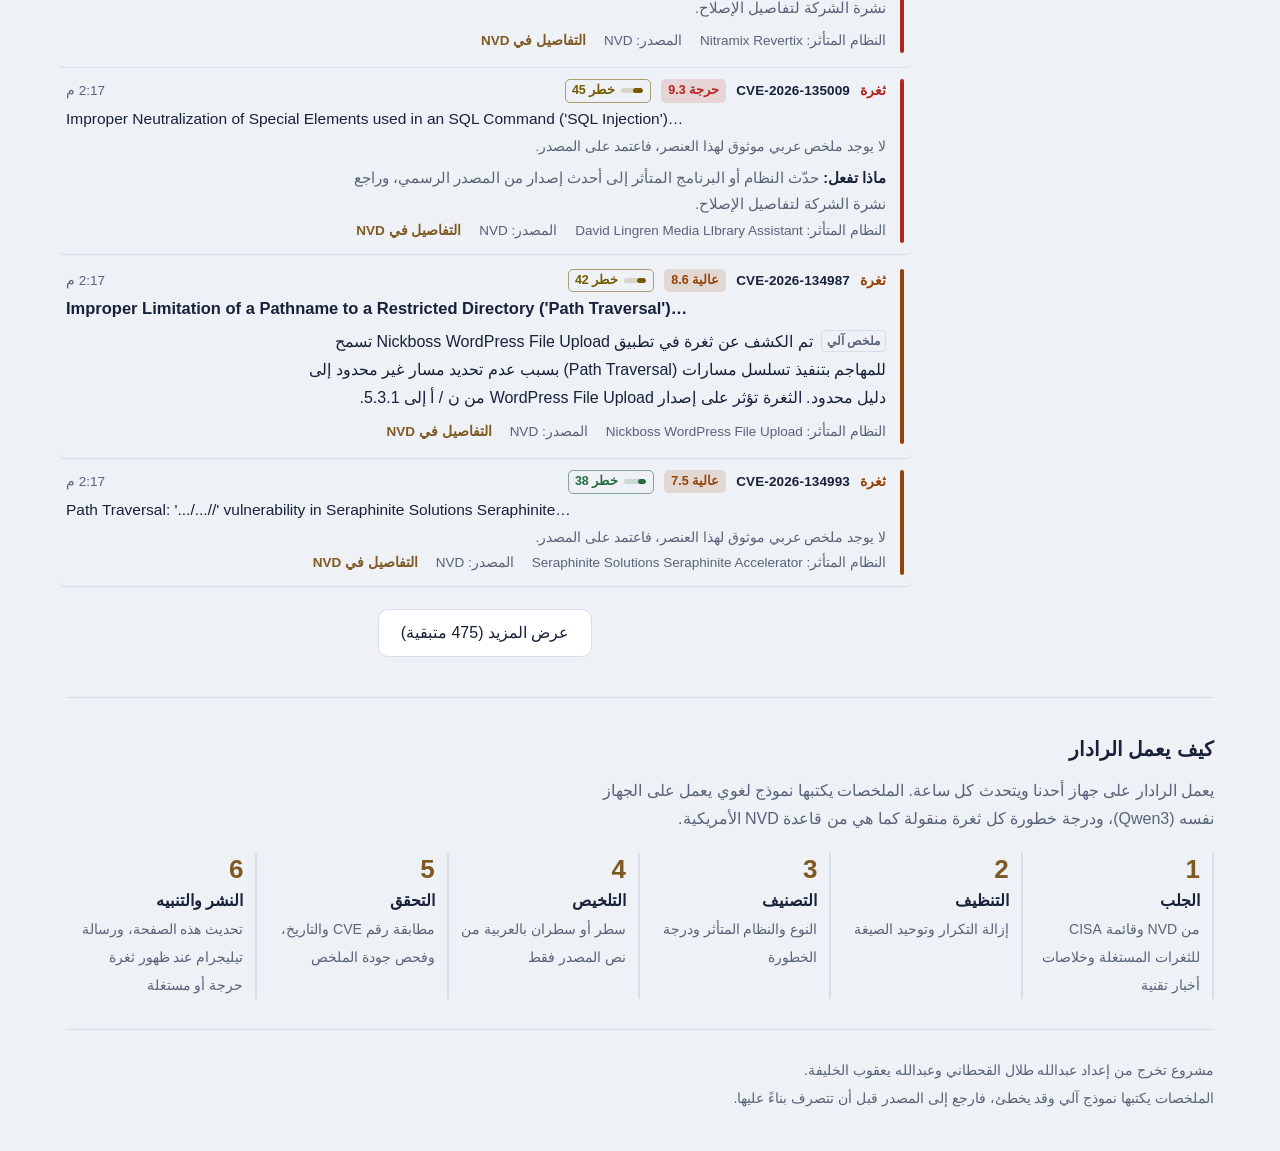
==== commit 57bac54e: "Count visits with GoatCounter, without cookies or third-party scripts core.js sends one image reques" ====
--- a/site/index.html
+++ b/site/index.html
@@ -7,7 +7,7 @@
 <meta name="description" content="الثغرات الأمنية وأخبار التقنية من مصادرها الرسمية، ملخصة بالعربية وتتحدث كل ساعة." data-en-content="Security vulnerabilities and tech news from official sources, summarized in Arabic and updated hourly.">
 <meta name="theme-color" content="#0A1428">
 <meta name="referrer" content="strict-origin-when-cross-origin">
-<meta http-equiv="Content-Security-Policy" content="default-src 'self'; script-src 'self' 'sha256-LLm5XCccwQJVd/6axRIc9eVFKHLYmMjx4m9vl7w5tl8='; style-src 'self' 'unsafe-inline' https://fonts.googleapis.com; font-src https://fonts.gstatic.com; img-src 'self' data:; connect-src 'self'; base-uri 'none'; form-action 'none'">
+<meta http-equiv="Content-Security-Policy" content="default-src 'self'; script-src 'self' 'sha256-LLm5XCccwQJVd/6axRIc9eVFKHLYmMjx4m9vl7w5tl8='; style-src 'self' 'unsafe-inline' https://fonts.googleapis.com; font-src https://fonts.gstatic.com; img-src 'self' data: https://mr7con.goatcounter.com; connect-src 'self'; base-uri 'none'; form-action 'none'">
 <link rel="icon" href="data:image/svg+xml,%3Csvg xmlns='http://www.w3.org/2000/svg' viewBox='0 0 32 32'%3E%3Ccircle cx='16' cy='16' r='15' fill='%230A1428'/%3E%3Ccircle cx='16' cy='16' r='10' fill='none' stroke='%23C9A063' stroke-width='1.5' opacity='.6'/%3E%3Cpath d='M16 16 L16 3 A13 13 0 0 1 27.3 9.5 Z' fill='%23C9A063' opacity='.55'/%3E%3Ccircle cx='22' cy='9' r='2.4' fill='%23FF6B66'/%3E%3C/svg%3E">
 <script>try{var d=document.documentElement,t=localStorage.getItem("radar-theme");if(t==="dark"||t==="light")d.dataset.theme=t;var l=new URLSearchParams(location.search).get("lang")||localStorage.getItem("radar-lang");if(l==="en"){d.lang="en";d.dir="ltr"}}catch(e){}</script>
 <link rel="preconnect" href="https://fonts.googleapis.com">
@@ -159,7 +159,7 @@
   </footer>
 </div>
 
-<script src="assets/core.js?v=r6"></script>
+<script src="assets/core.js?v=r7"></script>
 <script src="assets/home.js?v=r6"></script>
 </body>
 </html>
